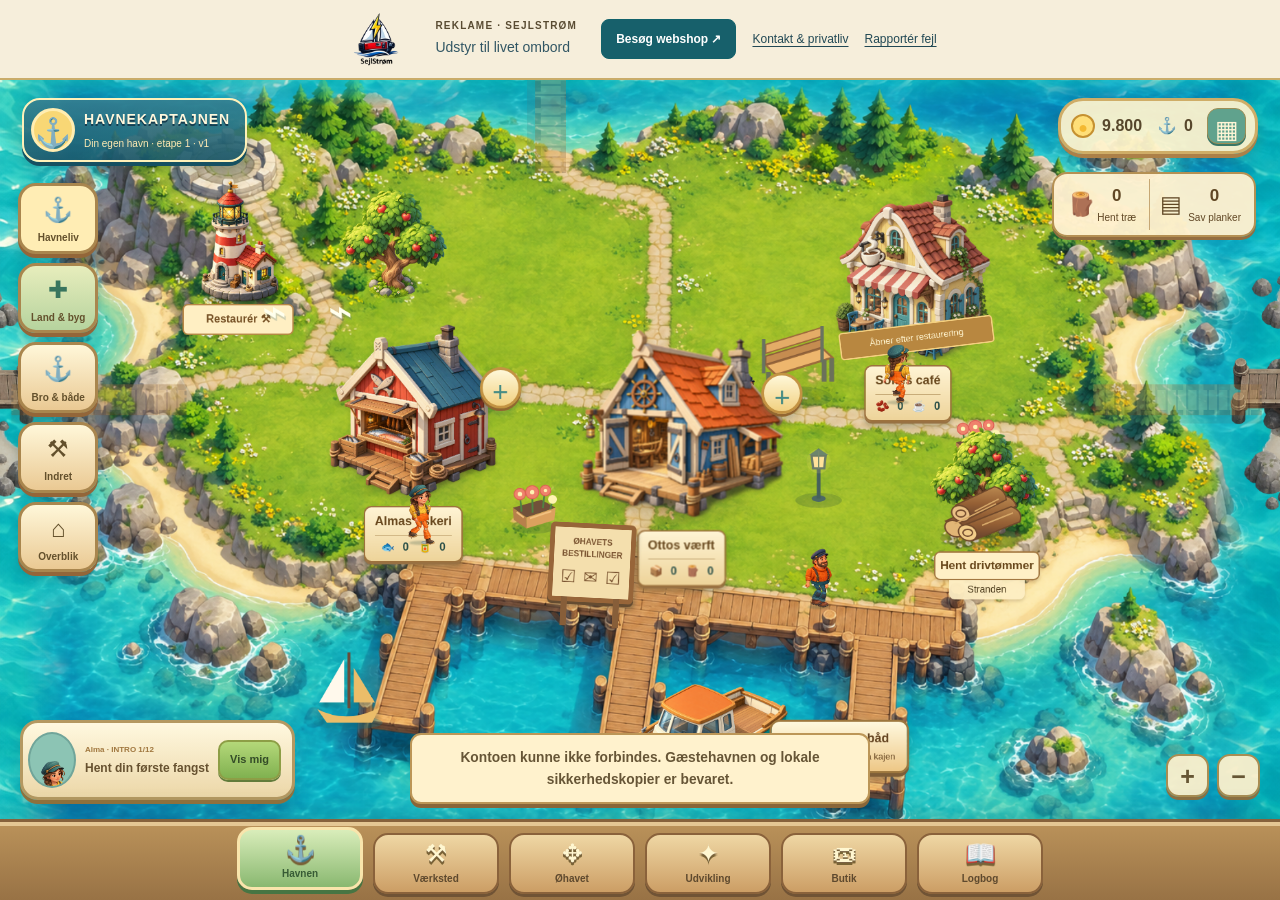
==== index.html @ 9096ee9f "Add real gameplay image and metadata for sharing Add canonical, Open Graph and Twitter card metadata" ====
<!doctype html>
<html lang="da">
<head>
  <meta charset="utf-8"><meta name="harbor-account-api" content="/api">
  <meta name="viewport" content="width=device-width,initial-scale=1,viewport-fit=cover">
  <meta name="referrer" content="no-referrer">
  <meta name="theme-color" content="#071b2a">
  <meta name="description" content="Byg din egen havn, saml råvarer, opgradér din båd og udforsk øhavet. Spil Havnekaptajnen gratis i browseren på mobil eller computer.">
  <link rel="canonical" href="https://havnekaptajnen.sejlstroem.dk/">
  <meta property="og:type" content="website">
  <meta property="og:locale" content="da_DK">
  <meta property="og:site_name" content="Havnekaptajnen">
  <meta property="og:title" content="Havnekaptajnen – byg din egen havn">
  <meta property="og:description" content="Saml råvarer, byg din havn, opgradér din båd og udforsk øhavet. Prøv det gratis i din browser.">
  <meta property="og:url" content="https://havnekaptajnen.sejlstroem.dk/">
  <meta property="og:image" content="https://havnekaptajnen.sejlstroem.dk/havnekaptajnen-delingsbillede-1.jpg">
  <meta property="og:image:type" content="image/jpeg">
  <meta property="og:image:width" content="1536">
  <meta property="og:image:height" content="826">
  <meta property="og:image:alt" content="Skærmbillede fra Havnekaptajnen med en udbygget øhavn, fiskeri, værksted, café, drivhus og en båd ved broen.">
  <meta name="twitter:card" content="summary_large_image">
  <meta name="twitter:title" content="Havnekaptajnen – byg din egen havn">
  <meta name="twitter:description" content="Saml råvarer, byg din havn, opgradér din båd og udforsk øhavet. Spil gratis i browseren.">
  <meta name="twitter:image" content="https://havnekaptajnen.sejlstroem.dk/havnekaptajnen-delingsbillede-1.jpg">
  <meta name="twitter:image:alt" content="En udbygget havn i spillet Havnekaptajnen med bygninger, øer og bådebroer.">
  <meta name="apple-mobile-web-app-capable" content="yes">
  <meta name="apple-mobile-web-app-status-bar-style" content="black-translucent">
  <meta name="apple-mobile-web-app-title" content="Havnekaptajnen">
  <meta name="application-name" content="Havnekaptajnen">
  <link rel="manifest" href="./manifest.webmanifest">
  <link rel="icon" href="./icons/icon.svg" type="image/svg+xml">
  <link rel="apple-touch-icon" href="./icons/icon-192.png">
  <link rel="stylesheet" href="./styles.css?v=12.1.0">
  <title>Havnekaptajnen – byg din egen havn</title>
  <script src="./fleet.js?v=15.0.3" defer></script>
  <script src="./voyages.js?v=15.0.3" defer></script>

  <script src="./harbor-content.js?v=13.0.0" defer></script>
  <script src="./billing-client.js?v=12.1.0" defer></script>
  <script src="./camera.js?v=12.1.0" defer></script>
  <script src="./walking-rig.js?v=12.1.0" defer></script>
  <script src="./walking.js?v=12.1.0" defer></script>
  <script src="./land.js?v=15.0.3" defer></script>
  <script src="./harbor-life.js?v=13.0.1" defer></script>
  <script src="./sponsors.js?v=13.0.1" defer></script>
  <script src="./account-client.js?v=1.4" defer></script>
<script src="./account-ui.js?v=1.4" defer></script>
<link rel="stylesheet" href="./account.css?v=1.1">
<script src="./app.js?v=15.0.8" defer></script>
  <link rel="stylesheet" href="./harbor-life.css?v=15.0.3">
  <link rel="stylesheet" href="./world.css?v=12.1.0">
  <link rel="stylesheet" href="./campaign.css?v=12.1.0">
  <link rel="stylesheet" href="./growth.css?v=12.1.0">
  <link rel="stylesheet" href="./island.css?v=15.0.3">
  <link rel="stylesheet" href="./shop.css?v=12.1.0">
  <link rel="stylesheet" href="./fleet.css?v=15.0.3">
  <link rel="stylesheet" href="./land.css?v=15.0.3">
  <link rel="stylesheet" href="./spilinfo.css?v=12.1.2">
  <script src="./spilinfo.js?v=13.0.0" defer></script>
  <link rel="stylesheet" href="./voyages.css?v=15.0.5">
</head>
<body>
  <aside class="sponsor-strip" aria-label="Reklame for SejlStrøm">
    <div class="sponsor-brand"><img class="sponsor-logo" src="./sejlstroem-logo.avif" width="200" height="200" alt="SejlStrøm — logo med sejlbåd og lyn"></div>
    <div class="sponsor-message"><span class="ad-label">Reklame · SejlStrøm</span><p class="sponsor-copy">Udstyr til livet ombord</p></div>
    <div class="sponsor-actions"><a class="sponsor-link" href="https://sejlstroem.dk/" target="_blank" rel="noopener noreferrer">Se webshop ↗</a><a class="spilinfo-link" href="./om-spillet.html">Kontakt & privatliv</a><a class="spilinfo-link" href="./fejlrapport.html" target="_blank" rel="noopener">Rapportér fejl</a></div>
  </aside>
  <div id="adfree-preview" class="adfree-preview" hidden role="status"><span><b>Visningsprøve: reklamefri havn</b><br>Intet køb. Slutter ved genindlæsning.</span><button id="adfree-preview-close" type="button">Afslut prøve</button></div>
  <header class="mast">
    <div class="mast-inner">
      <div class="brandline"><img src="./icons/icon.svg" alt="" width="40" height="40"><div><strong>HAVNEKAPTAJNEN</strong><span>ET LILLE STYKKE ØHAV · VERSION 1</span></div></div>
      <button class="install-button" id="install-button" hidden>Installer spillet ↓</button>
    </div>
  </header>
  <main class="app-container">
    <div id="app" aria-label="Spillet Havnekaptajnen"></div>
    <section class="howto" aria-labelledby="info-title"><details><summary id="info-title">Om spillet, offlinefunktion og gemning <span>⌄</span></summary><p>Havnekaptajnen er et strategispil, ikke et virkeligt driftsbudget. Gæstehavnen gemmes automatisk på denne enhed. Vælger du en konto, gemmes kontohavnen online og kan åbnes på andre enheder. Eksportér en sikkerhedskopi fra fanen <strong>Logbog</strong>, hvis du skifter enhed eller rydder browserdata.</p><p>Gæstespillet virker offline, når browseren har hentet offlineversionen. Kontospil kræver internet; uden forbindelse kan du se den seneste gemning. Installation på hjemmeskærmen er valgfri. På iPhone: åbn siden i Safari, tryk <strong>Del</strong> og vælg <strong>Føj til hjemmeskærm</strong>. På Android: brug browserens <strong>Installer app</strong> eller <strong>Føj til startskærm</strong>.</p><p id="offline-status" role="status">Offlineversionen klargøres, når spillet åbnes med internet via HTTPS.</p><p>Dette er en gratis, fuldt spilbar mobil-webapp. Spillet indeholder tydeligt mærkede reklamer for udgiverens egen webshop, SejlStrøm. Betaling og køb af ekstra indhold er ikke aktiveret. <a href="./om-spillet.html">Kontakt, spilvilkår og privatliv</a>. Den er ikke udgivet i App Store eller Google Play.</p></details></section>
  </main>
  <nav class="dock-nav" aria-label="Spilmenu">
    <button data-tab="havn" class="active" aria-current="page"><span aria-hidden="true">⚓</span><small>Havnen</small></button>
    <button data-tab="vaerksted"><span aria-hidden="true">⚒</span><small>Værksted</small></button>
    <button data-tab="oehav"><span aria-hidden="true">✥</span><small>Øhavet</small></button>
    <button data-tab="udvikling"><span aria-hidden="true">✦</span><small>Udvikling</small></button>
    <button data-tab="butik"><span aria-hidden="true">🎟</span><small>Butik</small></button>
    <button data-tab="logbog"><span aria-hidden="true">📖</span><small>Logbog</small></button>
  </nav>
  <div id="arrival-show" class="arrival-show" aria-hidden="true"></div>
  <div id="island-feedback" aria-hidden="true"></div>
  <div id="toast" role="status" aria-live="polite"></div>
  <dialog id="shop-exit" class="shop-exit" aria-labelledby="shop-exit-title" aria-describedby="shop-exit-description">
    <span id="shop-exit-label" class="ad-label">Reklame · SejlStrøm</span><h2 id="shop-exit-title">Du forlader spillet</h2>
    <p id="shop-exit-description">SejlStrøm er både spillets udgiver og webshoppen bag reklamen. Webshoppen åbner i en ny fane og har egne priser, vilkår og privatlivsoplysninger.</p>
    <p>Varerne er virkeligt bådudstyr. <strong>Køb eller klik giver ingen fordel i spillet.</strong> Du kan blive her og fortsætte gratis.</p>
    <div class="exit-actions"><button type="button" id="shop-stay" autofocus>Bliv i spillet</button><a id="shop-destination" class="sponsor-link" href="https://sejlstroem.dk/" target="_blank" rel="noopener noreferrer">Gå til sejlstroem.dk ↗</a></div>
  </dialog>
  <input id="import-file" type="file" accept=".json,application/json" hidden>
</body>
</html>
---- styles.css ----
:root{color-scheme:dark;--night:#071b2a;--deep:#0b2635;--panel:#103241;--panel2:#123747;--border:#2a5662;--ink:#f0f8f7;--muted:#b4ccd1;--aqua:#8ae9d6;--gold:#f9ca83;--coral:#f5a795;--shadow:0 20px 50px #02111d60}
*{box-sizing:border-box}html{-webkit-text-size-adjust:100%;scroll-behavior:smooth}body{margin:0;min-width:300px;padding-bottom:calc(92px + env(safe-area-inset-bottom));background:radial-gradient(ellipse at 4% 0,#1c4b5c80,transparent 500px),linear-gradient(150deg,#081e2b,#071a27 44%,#061624);color:var(--ink);font:16px/1.55 system-ui,-apple-system,BlinkMacSystemFont,"Segoe UI",sans-serif}button{font:inherit;cursor:pointer}button:disabled{cursor:not-allowed;opacity:.44}button:focus-visible,summary:focus-visible,a:focus-visible{outline:3px solid var(--gold);outline-offset:3px}button{-webkit-tap-highlight-color:transparent}h1,h2,h3{font-family:Georgia,"Times New Roman",serif;line-height:1.16;font-weight:500}h1{font-size:clamp(2.65rem,7vw,5rem);letter-spacing:-.055em;margin:.55rem 0 1.1rem}h2{font-size:clamp(1.7rem,3.5vw,2.2rem);letter-spacing:-.026em;margin:4px 0 15px}h3{font-size:1.38rem;margin:3px 0 10px}p{margin:0 0 14px;color:#d0e0e3}p:last-child{margin-bottom:0}small{font-size:.75rem}.eyebrow{color:var(--aqua);font-size:.72rem;text-transform:uppercase;letter-spacing:.16em;font-weight:780}.goldlabel{color:var(--gold);font-size:.82rem;font-weight:750}.soft-label,.muted-label,.smallprint{color:var(--muted);font-size:.78rem}.gain{color:#a8f4d6!important}.loss{color:var(--coral)!important}.tag{font-size:.75rem;font-weight:700;color:#d7f0eb;padding:4px 10px;border-radius:24px;border:1px solid #5e929762;background:#23566630;white-space:nowrap}
.mast{position:relative;overflow:hidden;border-bottom:1px solid #6cabae39;background:radial-gradient(circle at 78% 35%,#ceab7550,transparent 20%),linear-gradient(157deg,#143849 10%,#133f4d 42%,#0b2637 78%);box-shadow:0 16px 35px #00121a42}.mast:after{position:absolute;content:"";pointer-events:none;inset:0;background:radial-gradient(ellipse 85% 54% at 20% 105%,#4cbbaa33,transparent 70%),repeating-radial-gradient(ellipse at 15% 115%,transparent 0,transparent 38px,#7cdddf1a 40px,#7ddedf18 42px);opacity:.8}.mast-inner{max-width:1180px;margin:auto;padding:16px 24px;position:relative;z-index:2;display:flex;justify-content:space-between;align-items:center;gap:10px;border-bottom:1px solid #d4fffb14}.brandline{display:flex;gap:11px;align-items:center;min-width:0}.brandline img{width:43px;height:43px;border-radius:11px;box-shadow:0 8px 18px #0004}.brandline div{display:flex;flex-direction:column;line-height:1.2}.brandline strong{letter-spacing:.12em;font-size:.86rem}.brandline span{color:#acd9dc;font-size:.59rem;letter-spacing:.18em;margin-top:5px}.install-button{color:var(--night);background:var(--gold);border:0;border-radius:20px;padding:10px 14px;font-size:.82rem;font-weight:800}.install-button[hidden]{display:none}.mast-content{max-width:1180px;margin:0 auto;padding:35px 24px 60px;position:relative;z-index:2}.mast-content h1 em{font-style:normal;color:var(--gold)}.mast-content p{max-width:500px;font-size:1.02rem;color:#d2e5e2}.mast-wave{position:absolute;bottom:-38px;right:-65px;width:58%;height:125px;border:25px solid #9befdc17;border-left:0;border-top:0;border-radius:50%;transform:rotate(-16deg);z-index:1}.mast-wave:before,.mast-wave:after{position:absolute;content:"";inset:28px 12px -30px -20px;border:12px solid #9befdc12;border-left:0;border-top:0;border-radius:50%}.mast-wave:after{inset:-35px -15px 32px -35px;border-width:15px}
.app-container{max-width:1180px;margin:auto;padding:24px 24px 18px}.datebar{display:flex;align-items:center;justify-content:space-between;gap:12px;flex-wrap:wrap;margin-bottom:15px;color:#d9efed;font-size:.84rem}.datebar b{font-weight:700;color:var(--gold)}.weatherpill{border:1px solid #6fabb167;border-radius:20px;padding:3px 10px;color:#afddd6;font-size:.7rem}.stats{display:grid;grid-template-columns:repeat(3,minmax(0,1fr));gap:13px;margin-bottom:22px}.metric{border:1px solid #4b85915b;background:linear-gradient(132deg,#163b49,#0e2d3e);padding:16px 17px;border-radius:13px;box-shadow:0 11px 30px #03111c38;min-width:0}.metric>span{display:block;color:#b8d5d8;text-transform:uppercase;letter-spacing:.13em;font-size:.67rem;font-weight:700}.metric>strong{display:block;font-size:clamp(1.2rem,2.4vw,1.78rem);line-height:1.2;white-space:nowrap;letter-spacing:-.02em;margin-top:7px}.metric strong small{color:#9ec5cd;font-size:.85rem;font-weight:500}.event-alert{padding:22px;margin:0 0 25px;border:1px solid #d4ab718e;background:linear-gradient(132deg,#4b493a,#204e50 65%,#154350);border-radius:14px;box-shadow:var(--shadow)}.event-alert .eyebrow{color:#ffdfa7}.event-alert h2{margin-top:8px}.event-alert p{max-width:780px}.cols{display:grid;grid-template-columns:minmax(0,1.8fr) minmax(270px,1fr);gap:20px}.maincol,.sidecol{min-width:0}.maincol .panel,.sidecol .panel{margin-top:19px}.panel{border:1px solid #4a79816e;background:linear-gradient(153deg,#113442,#0b2838);padding:23px;border-radius:15px;box-shadow:0 11px 32px #01111c36}.panel.compact{padding:19px}.panel .eyebrow{display:block;margin-bottom:9px}.panel p{font-size:.91rem}.section-line{display:flex;align-items:center;justify-content:space-between;gap:12px;margin-bottom:9px}.section-line h2{margin:2px 0 4px}.btn{display:inline-flex;justify-content:center;align-items:center;gap:6px;min-height:44px;padding:11px 16px;border:1px solid transparent;border-radius:10px;font-weight:760;text-align:center;font-size:.88rem;text-decoration:none;line-height:1.25}.btn.primary{background:linear-gradient(135deg,#9bead5,#67c9ba);color:#082d34;box-shadow:0 8px 24px #3ad7b71b}.btn.gold{background:#f5c784;color:#222d32}.btn.subtle{color:#deeeee;border-color:#53818b;background:#20455354}.btn.danger{background:transparent;color:#ffc0b3;border-color:#aa6662}.split-buttons{display:flex;flex-wrap:wrap;gap:9px}.split-buttons .btn{flex:1}.action-line{margin-top:18px}.action-line>.btn.primary{font-size:1rem}.control-block{display:flex;align-items:center;justify-content:space-between;gap:14px;padding:13px 0;border-bottom:1px solid #45717b4c}.control-block>div:first-child{display:flex;flex-direction:column}.control-block strong{font-size:1.12rem}.control-block small{color:#9fbfc7}.inline-buttons{display:flex;gap:7px}.inline-buttons button{min-width:45px;min-height:44px;border-radius:10px;border:1px solid #58949992;background:#224d5b;color:#fff;font-size:1.65rem;line-height:1}.inline-buttons button:active{background:#356779}.meter-wrap{margin:22px 0 14px}.meter-title{display:flex;justify-content:space-between;font-size:.82rem;margin-bottom:7px;color:#e3eeed}.meter{height:9px;background:#254d57;border-radius:15px;overflow:hidden}.meter i,.goal-progress i{display:block;height:100%;border-radius:15px;background:linear-gradient(90deg,#53c5b4,#a5eacf);transition:width .25s}.forecast{display:flex;flex-direction:column;gap:3px;border-left:3px solid var(--aqua);background:#16485558;padding:12px 15px;border-radius:0 9px 9px 0;margin-top:15px}.forecast span{color:#d2e7e4;font-size:.82rem}.forecast strong{font-size:1.17rem}.forecast small{color:#bdd5d8}.inline-note{margin-top:10px;color:#a2e2d5;font-size:.78rem}
.harbor-scene{overflow:hidden;border-radius:15px;border:1px solid #527e8599;box-shadow:var(--shadow);position:relative}.horizon{position:relative;display:flex;justify-content:space-between;background:linear-gradient(90deg,#1b6871,#245d71 80%);padding:12px 17px;color:#cbf3ec;font-size:.7rem;letter-spacing:.12em;font-weight:760;border-bottom:1px solid #8de5dc3e}.horizon>span:last-child{color:#e1ede5;font-size:.67rem}.water{min-height:230px;position:relative;padding:27px 15px 30px;background:radial-gradient(ellipse at 17% 22%,#51b9b852,transparent 65%),repeating-linear-gradient(171deg,transparent 0,transparent 26px,#75cdd013 28px,#75cdd013 30px),linear-gradient(135deg,#17546a,#0d4159 60%,#0c304d)}.waterline{position:absolute;width:115%;height:45px;border-top:2px solid #9be6dc20;transform:rotate(-12deg);left:-2%}.waterline.a{top:31%}.waterline.b{top:69%}.piers{position:relative;display:grid;grid-template-columns:repeat(6,minmax(0,1fr));gap:11px;padding:4px 3px;z-index:1}.piers:before{content:"";position:absolute;inset:0 49.4%;background:#bf9167;opacity:.7;z-index:-1;box-shadow:0 2px 5px #001b24a8}.berth{border-radius:9px;min-width:0;min-height:67px;padding:6px 2px;background:#14647a91;border:1px solid #a0eee067;display:flex;flex-direction:column;align-items:center;justify-content:center;gap:2px;color:#e8fbf4;transition:transform .13s,background .13s;touch-action:manipulation}.berth:active{transform:scale(.95)}.berth.taken{background:#206d7999}.berth.free{border-style:dashed;background:#11475b88;color:#b0d3d6}.berth .boat{font-size:clamp(1.2rem,3.2vw,1.65rem);line-height:1.25;filter:drop-shadow(0 3px 3px #072c3480)}.berth.free .boat{font-size:1.15rem;color:#7cbbc0;font-weight:400}.berth small{color:#d7f5f0;font-size:.64rem}.quay{display:flex;align-items:center;justify-content:space-between;gap:12px;flex-wrap:wrap;color:#18383e;background:repeating-linear-gradient(90deg,#c2a27b 0,#c2a27b 26px,#ae8f6f 27px,#ae8f6f 29px);padding:10px 15px;font-size:.79rem;font-weight:780;text-shadow:0 1px #ffffff55}
.goal-box{background:linear-gradient(154deg,#254d4f,#143c48);border:1px solid #73a99d77;padding:22px;border-radius:15px;box-shadow:var(--shadow)}.goal-box h3{font-size:1.63rem;margin:14px 0 8px}.goal-box p{font-size:.9rem;color:#d9ebe7}.goal-head{display:flex;justify-content:space-between;align-items:center;gap:6px}.goal-head>span:last-child{white-space:nowrap;font-size:.72rem;color:#d5d8c3}.goal-progress{height:6px;border-radius:10px;background:#194450;margin-top:16px;overflow:hidden}.simple-row{display:flex;align-items:baseline;gap:10px;justify-content:space-between;border-bottom:1px solid #4c72794d;padding:9px 0;font-size:.84rem}.simple-row:last-child{border-bottom:0}.simple-row>span{color:#bdd0d5}.simple-row b{white-space:nowrap;font-weight:710}.sidecol>.panel h2{font-size:1.42rem}
.tabintro{margin:3px 0 24px}.tabintro h2{font-size:clamp(2rem,4vw,2.8rem);margin-top:9px}.tabintro p{max-width:650px;color:#bed6d9}.build-grid{display:grid;grid-template-columns:repeat(2,minmax(0,1fr));gap:14px}.upgrade-card{display:grid;grid-template-columns:55px 1fr;grid-template-areas:'icon content' 'icon button';gap:10px 14px;align-items:start;border-radius:15px;background:linear-gradient(140deg,#123947,#102c3c);border:1px solid #40778182;padding:17px;min-width:0}.upgrade-card.locked{opacity:.73}.upgrade-icon{grid-area:icon;background:#1e5660;border:1px solid #508e91a8;border-radius:12px;width:54px;height:54px;display:grid;place-items:center;font-size:1.8rem}.upgrade-body{grid-area:content;min-width:0}.upgrade-heading{display:flex;justify-content:space-between;align-items:baseline;gap:8px}.upgrade-heading h3{font-size:1.25rem;margin:0}.upgrade-body p{font-size:.82rem;margin:7px 0 11px;line-height:1.4}.upgrade-footer{display:flex;align-items:center;justify-content:space-between;flex-wrap:wrap;gap:6px}.upgrade-card .btn{grid-area:button;justify-self:start;min-width:104px;padding:8px 13px;min-height:39px}.upgrade-card .goldlabel{white-space:nowrap}
.ledger-stats{display:grid;grid-template-columns:repeat(3,minmax(0,1fr));gap:12px;margin-bottom:17px}.ledger-stats .metric strong{font-size:1.23rem}.chart{display:flex;align-items:stretch;gap:4px;height:190px;margin-top:19px;border-bottom:1px solid #588387;padding:5px 0 0;overflow:hidden}.bar-slot{display:flex;align-items:end;justify-content:center;flex:1;min-width:2px}.bar{width:100%;max-width:16px;border-radius:4px 4px 0 0;display:block}.bar.up{background:linear-gradient(0deg,#48bba5,#8fead2)}.bar.down{background:linear-gradient(0deg,#ce7b72,#f2b6a5)}.legend{display:flex;gap:16px;font-size:.8rem;color:#d0e1e1;margin-top:12px}.legend i{display:inline-block;width:12px;height:12px;border-radius:2px;margin-right:5px}.legend-green{background:#72d8bf}.legend-coral{background:#e79a8c}
.milestone-list{display:flex;flex-direction:column;gap:7px}.milestone{display:flex;gap:12px;align-items:flex-start;background:#0d2b3a;padding:10px 12px;border:1px solid #3c69736a;border-radius:9px}.milestone>span{height:27px;width:27px;min-width:27px;border:1px solid #457c81;border-radius:50%;display:grid;place-items:center;font-size:.77rem;color:#add2d5}.milestone.done>span{background:#2c7163;color:#d5fff4;border-color:#60b59d}.milestone strong{font-size:.86rem}.milestone small{display:block;color:#b6c8cd;margin-top:2px}.journal{margin:0;padding-left:23px}.journal li{border-bottom:1px solid #4c77804a;padding:9px 0;font-size:.84rem;color:#d2e4e5}.journal li:last-child{border:0}.dangerzone{margin-top:20px;padding-top:18px;border-top:1px solid #49687580}
.howto{margin-top:36px;color:#bcd1d4}.howto details{border-top:1px solid #497c806d;padding-top:15px}.howto summary{cursor:pointer;font-size:.86rem;display:flex;justify-content:space-between;gap:15px;color:#dfebea;padding-bottom:5px}.howto details p{font-size:.82rem;max-width:820px;margin-top:13px}.howto summary span{font-size:1.2rem;color:var(--aqua)}.dock-nav{position:fixed;bottom:0;left:0;right:0;z-index:10;height:calc(74px + env(safe-area-inset-bottom));padding:7px max(13px,env(safe-area-inset-left)) calc(7px + env(safe-area-inset-bottom)) max(13px,env(safe-area-inset-right));display:flex;align-items:stretch;justify-content:center;gap:min(4vw,27px);background:#082334f7;border-top:1px solid #547c8569;box-shadow:0 -10px 35px #0005;backdrop-filter:blur(20px)}.dock-nav button{border:0;border-radius:11px;background:transparent;color:#afc7cc;min-width:64px;width:120px;max-width:23vw;display:flex;flex-direction:column;align-items:center;justify-content:center;padding:5px;gap:2px;touch-action:manipulation}.dock-nav button>span{font-size:1.34rem;line-height:1.2}.dock-nav button small{font-weight:730;font-size:.72rem}.dock-nav button.active{background:#24586a;color:#a0f2de;box-shadow:inset 0 0 0 1px #518b9188}#toast{position:fixed;bottom:calc(84px + env(safe-area-inset-bottom));left:50%;z-index:12;transform:translate(-50%,60px);opacity:0;transition:.2s;max-width:min(460px,90vw);min-width:220px;padding:12px 16px;border:1px solid #9ccdc6;background:#dff9f0;color:#12372e;font-size:.86rem;font-weight:700;text-align:center;border-radius:11px;box-shadow:0 10px 30px #0009;pointer-events:none}#toast.show{opacity:1;transform:translate(-50%,0)}
@media(max-width:920px){.cols{grid-template-columns:1fr}.sidecol{display:grid;grid-template-columns:repeat(2,minmax(0,1fr));gap:12px;align-items:start}.sidecol .goal-box{grid-column:span 2}.sidecol .panel{margin:0}.build-grid{grid-template-columns:1fr}.upgrade-card{grid-template-columns:55px 1fr 92px;grid-template-areas:'icon content button';align-items:center}.upgrade-card .btn{justify-self:stretch;min-width:0}}
@media(max-width:600px){.mast-inner{padding:13px 16px}.mast-content{padding:34px 18px 42px}.mast-content p{font-size:.94rem;max-width:85%}.app-container{padding:17px 12px 12px}.datebar{padding:0 3px}.datebar .weatherpill{font-size:.66rem}.stats{gap:7px;margin-bottom:16px}.metric{padding:12px 9px}.metric>span{font-size:.57rem;letter-spacing:.09em}.metric>strong{font-size:clamp(.98rem,4vw,1.22rem)}.metric strong small{font-size:.68rem}.horizon{padding:9px 10px}.water{min-height:230px;padding:16px 9px 19px}.piers{gap:6px}.berth{min-height:59px;border-radius:7px;padding:5px 1px}.berth .boat{font-size:1.2rem}.berth small{font-size:.55rem}.quay{font-size:.7rem;padding:8px 10px}.panel,.goal-box{padding:16px}.sidecol{display:flex;flex-direction:column;gap:12px}.sidecol>*,.sidecol .goal-box{grid-column:auto;width:100%}.upgrade-card{grid-template-columns:43px 1fr;grid-template-areas:'icon content' 'icon button';gap:8px 11px;padding:13px}.upgrade-icon{width:43px;height:43px;font-size:1.5rem}.upgrade-card .btn{justify-self:start;min-width:95px}.upgrade-heading h3{font-size:1.16rem}.upgrade-body p{font-size:.79rem}.upgrade-footer{align-items:flex-start;flex-direction:column}.ledger-stats{grid-template-columns:1fr}.ledger-stats .metric strong{font-size:1.36rem}.tabintro{padding:0 4px}.event-alert{padding:17px}.event-alert .btn{flex:1 1 160px}.action-line .btn{flex:1 1 145px}.mast-wave{opacity:.5}.dock-nav{gap:2px}.brandline strong{font-size:.75rem}.brandline span{font-size:.51rem}.brandline img{width:38px;height:38px}}
@media(max-width:370px){.brandline strong{font-size:.67rem}.mast-content p{max-width:100%}.stats .metric{padding:10px 6px}.metric>strong{font-size:.94rem}.dock-nav button{min-width:60px}.quay{font-size:.61rem}.piers{gap:4px}}
@media(prefers-reduced-motion:reduce){html{scroll-behavior:auto}*,*:before,*:after{transition:none!important;animation:none!important}}
/* Øhavet: illustrated harbor, collecting and short-session play. */
.mast{min-height:0;padding:0;background:#122f38}.mast-inner{padding:18px 0}.mast .brandline span{letter-spacing:.14em;font-size:9px}.app-container{max-width:1240px}.cols{grid-template-columns:minmax(0,1fr) 270px}.village{display:block;width:100%;background:linear-gradient(#9cd5d5,#f1e7c5)}.harbor-scene{overflow:hidden;border-radius:22px}.harbor-scene .water{background:linear-gradient(140deg,#55bbc1,#257c92);min-height:210px;padding:22px}.harbor-scene .piers{gap:8px}.berth{background:rgba(255,255,255,.12);border-color:#e2cda780;min-height:78px;position:relative}.berth svg{width:70px;max-width:100%;height:64px;animation:bob 5s ease-in-out infinite}.berth:nth-child(2n) svg{animation-delay:-2s}.berth small{color:#fff}.empty-slip{font-size:24px;color:#d9eeee}.scene-1 .village{background:linear-gradient(#d99ba2,#f5c999)}.scene-1 .water{background:linear-gradient(135deg,#a478a5,#556eaa)}.scene-2 .village{background:linear-gradient(#34546f,#8da5ba)}.scene-2 .water{background:linear-gradient(135deg,#315c7a,#183e60)}.horizon{background:#1b454d;padding:13px 20px}.guest-grid,.route-grid{display:grid;grid-template-columns:repeat(3,minmax(0,1fr));gap:12px}.guest-card{padding:16px;border:1px solid #375966;border-radius:16px;background:#163641;display:flex;flex-direction:column}.guest-card>svg{height:92px;align-self:center}.guest-card h3{font-size:16px;margin:6px 0}.guest-card p{font-size:13px;line-height:1.6;flex:1}.guest-card small{margin-bottom:12px;color:#b4d8c4}.guest-card .btn{font-size:12px;padding:12px 8px;min-height:44px}.route-grid article{background:#163641;border-radius:12px;padding:15px}.route-grid h3{font-size:15px}.route-grid p{font-size:12px}.collection-grid{display:grid;grid-template-columns:repeat(4,1fr);gap:12px}.collection-item{padding:14px;text-align:center;border-radius:12px;background:#173844;display:flex;flex-direction:column}.collection-item svg{height:90px}.collection-item small{font-size:11px;margin-top:7px}.undiscovered{filter:grayscale(1);opacity:.5}.chapter{border-left:4px solid #edc977}.life-panel{margin-top:20px}@keyframes bob{50%{transform:translateY(-3px) rotate(2deg)}}@media(max-width:900px){.cols{grid-template-columns:1fr}.guest-grid{grid-template-columns:1fr}.guest-card{display:grid;grid-template-columns:78px 1fr;gap:2px 14px}.guest-card>svg{grid-row:1/5;width:78px;height:78px}.guest-card .btn{grid-column:1/-1}.guest-card p{margin:4px 0}.route-grid{grid-template-columns:1fr}.collection-grid{grid-template-columns:repeat(2,1fr)}.harbor-scene .water{padding:14px}.berth{min-height:65px}.berth svg{height:48px}.brandline strong{font-size:16px}}@media(prefers-reduced-motion:reduce){.berth svg{animation:none}}
.quick-day{display:flex;align-items:center;justify-content:space-between;gap:12px;padding:14px 0}.quick-day span{font-size:13px;color:#b6ccd2}
.sea-life{position:relative;height:56px;border-bottom:1px solid #ffffff25;margin-bottom:14px;overflow:hidden}.passing-boat{position:absolute;width:65px;top:-12px;animation:cross-sea 24s linear infinite}.passing-boat svg{width:65px;height:65px}.gull{position:absolute;color:#fff;font-size:32px;animation:gull-flight 16s linear infinite}.gull-one{top:0;left:20%}.gull-two{top:16px;left:65%;animation-delay:-8s}.voyage-marker{color:#fff6cf;font-size:12px;position:absolute;right:20px;top:20px}.construction-art{font-size:38px;padding:14px;background:repeating-linear-gradient(130deg,#f5c85b20 0 12px,transparent 12px 24px);border-radius:12px}.construction-art span{display:inline-block;transform-origin:bottom right;animation:hammer 1s ease-in-out infinite}.arrival-show{position:fixed;z-index:90;inset:0;pointer-events:none;display:none;background:linear-gradient(transparent,#318fa777,transparent);align-items:center;justify-content:center;flex-direction:column}.arrival-show.sailing-in{display:flex}.arrival-show>span{background:#143641;padding:12px 24px;border-radius:30px;color:#fff6d8;font-weight:bold}.arrival-boat{width:150px;animation:arrival 2.6s ease-in-out both}.arrival-boat svg{width:150px;filter:drop-shadow(0 8px 10px #08263488)}@keyframes cross-sea{from{left:-75px}to{left:110%}}@keyframes gull-flight{from{transform:translateX(-130px)}to{transform:translateX(430px)}}@keyframes hammer{50%{transform:rotate(-30deg)}}@keyframes arrival{0%{transform:translate(-60vw,40px) rotate(-12deg)}45%,70%{transform:translate(0,0)}100%{transform:translate(60vw,-25px)}}@media(prefers-reduced-motion:reduce){.passing-boat,.gull,.construction-art span,.arrival-boat{animation:none}.arrival-show{background:transparent}.arrival-boat{display:none}}
.cargo-gauge{position:relative;height:65px;background:#102b37;border-radius:14px;margin:18px 0;overflow:hidden}.cargo-target{position:absolute;left:35%;width:30%;height:100%;background:#53ad8977;border-left:2px solid #99e4bb;border-right:2px solid #99e4bb}.cargo-needle{position:absolute;top:12px;font-size:30px;transform:translateX(-50%);animation:cargo-slide 1.8s linear infinite}@keyframes cargo-slide{0%,100%{left:0}50%{left:100%}}@media(prefers-reduced-motion:reduce){.cargo-needle{animation:none!important;left:50%}}
.production-layout{display:grid;grid-template-columns:minmax(0,1fr) 290px;gap:20px}.production-main,.production-layout aside{display:flex;flex-direction:column;gap:20px;min-width:0}.factory-top{display:flex;justify-content:space-between;align-items:center;gap:20px;margin:6px 0 18px}.factory-top h1{font-size:30px;margin:6px 0}.factory-wallet{text-align:right;display:flex;flex-direction:column;gap:5px}.factory-wallet strong{font-size:24px;color:#f4cf86}.factory-wallet span{font-size:12px;color:#bad8d6}.stock-strip{display:grid;grid-template-columns:repeat(6,1fr);gap:8px;margin-bottom:22px}.stock-strip>div{display:grid;grid-template-columns:auto 1fr;gap:3px 9px;padding:12px;background:#183e47;border:1px solid #37606a;border-radius:12px}.stock-strip span{grid-row:span 2;font-size:25px}.stock-strip small{font-size:10px;color:#b7d4d1}.stock-strip b{font-size:18px}.production-grid,.orders-grid{display:grid;grid-template-columns:repeat(3,minmax(0,1fr));gap:12px}.station,.order-card{background:#193d46;border:1px solid #3c626b;border-radius:16px;padding:16px;min-width:0}.station h3,.order-card h3{font-size:16px;margin:9px 0}.station-icon{font-size:32px}.recipe{padding:12px 0;border-top:1px solid #ffffff18;display:flex;flex-direction:column;gap:8px}.recipe strong{font-size:12px}.recipe small,.order-card small{font-size:11px;line-height:1.5;color:#b7d3cc}.production-grid .btn,.orders-grid .btn{font-size:12px;padding:10px;min-height:44px;width:100%}.order-card{display:flex;flex-direction:column;gap:9px}.order-card p{flex:1;font-size:12px;margin:0;line-height:1.6}.soft-label{font-size:10px;color:#eac98c}.order-needs{display:flex;flex-direction:column;gap:4px;font-size:12px}.stock-enough{color:#a3e5b7}.stock-missing{color:#e7c5a3}.route-choice{display:flex;flex-wrap:wrap;gap:8px;margin:15px 0}.route-choice .btn{font-size:12px}.restoration{border-color:#ad9059;background:linear-gradient(145deg,#244950,#173640)}.restoration h2{font-size:23px}.restoration-progress{display:flex;flex-direction:column;gap:10px;margin-top:22px;font-size:11px;color:#94aaa9}.restoration-progress .done{color:#a2e6b7}.restore-needs{padding:12px;background:#102e38;border-radius:10px;font-size:13px}.smallprint{font-size:11px;color:#b4cecc}.sailing-card{display:flex;gap:22px;align-items:center;padding:15px;background:#125264;border-radius:15px;overflow:hidden}.sailing-card>svg{width:110px;flex-shrink:0;animation:bob 3s ease-in-out infinite}.sailing-card h3{margin:0}.work-animation{height:30px;display:flex;align-items:center;gap:9px;margin:12px 0}.work-animation i{width:12px;height:12px;background:#8de4cb;border-radius:50%;animation:work-pulse 1.2s infinite}.work-animation i:nth-child(2){animation-delay:.2s}.work-animation i:nth-child(3){animation-delay:.4s}@keyframes work-pulse{50%{transform:translateY(-9px);opacity:.4}}.production-main .village{max-height:170px}.production-main .water{max-height:220px;overflow:auto;min-height:160px;padding:10px}.production-main .berth{min-height:52px}.production-main .berth svg{height:40px}.production-main .sea-life{height:35px;margin-bottom:5px}.legacy-management{margin-top:20px}.legacy-management summary{cursor:pointer;font-weight:bold;padding:6px}.production-guide{padding:12px 16px;background:#2d555b;border-left:4px solid #f4cf86;border-radius:10px;font-size:13px;line-height:1.6}.factory-top .eyebrow{font-size:10px}@media(max-width:1000px){.production-layout{grid-template-columns:1fr}.production-layout aside{display:grid;grid-template-columns:1fr 1fr}.factory-top h1{font-size:26px}}@media(max-width:600px){.factory-top{align-items:flex-start;gap:8px}.factory-top h1{font-size:21px}.factory-wallet strong{font-size:18px}.factory-wallet span{font-size:10px;max-width:130px}.stock-strip{grid-template-columns:repeat(3,1fr);gap:6px}.stock-strip>div{padding:9px}.stock-strip span{font-size:20px}.production-grid,.orders-grid{grid-template-columns:1fr}.production-layout aside{display:flex}.production-main .village{max-height:130px}.production-main .water{max-height:150px;min-height:130px}.production-main .berth svg{height:32px}.production-main .berth{min-height:42px}.order-card{gap:7px}.station{padding:15px}.sailing-card{gap:8px;padding:12px}.sailing-card>svg{width:65px}.sailing-card .btn{font-size:11px}.route-choice .btn{flex:1}.production-layout,.production-main{gap:14px}.factory-top{margin-top:0}.stock-strip{margin-bottom:14px}}
---- account.css ----
.account-dialog{border:2px solid #ba995f;border-radius:24px;padding:24px;background:#fff8e5;color:#314b50;width:min(580px,calc(100vw - 24px));max-height:88dvh;box-sizing:border-box;box-shadow:0 24px 90px #092f4666;font-family:inherit}.account-dialog::backdrop{background:#1439419c;backdrop-filter:blur(3px)}.account-dialog header{display:flex;align-items:center;justify-content:space-between;gap:12px;border-bottom:1px solid #ddc89d;padding-bottom:14px}.account-dialog h2{margin:4px 0;color:#284a51}.account-dialog h3{margin-top:18px}.account-dialog small{display:block;font-size:12px;line-height:1.5}.account-dialog p{line-height:1.6}.account-dialog header button{background:#e9d3a3;border:0;border-radius:50%;width:44px;height:44px;color:#36535a;font-size:24px}.account-dialog label{display:block;margin:14px 0;font-weight:600}.account-dialog input:not([type=checkbox]){display:block;width:100%;box-sizing:border-box;min-height:48px;margin-top:7px;padding:10px;border:1px solid #ab956b;border-radius:9px;font:inherit;background:#fff;color:#253b43}.account-dialog .btn{min-height:46px;white-space:normal;margin:5px 3px 5px 0}.account-actions{display:flex;flex-wrap:wrap;gap:6px}.account-saved{display:flex;align-items:center;gap:16px;background:#e5edc9;padding:16px;border-radius:14px}.account-saved>span{font-size:36px}.account-product{border:1px solid #d4be8b;padding:14px;border-radius:13px;display:grid;grid-template-columns:1fr 100px;gap:8px;align-items:center;margin:12px 0}.account-product label{margin:0}.account-product output{font-weight:bold}.account-order{display:grid;gap:7px;padding:14px;border-bottom:1px solid #d5c8a4;overflow-wrap:anywhere}.account-note:not(:empty){padding:12px;background:#eef2d6;border-radius:9px;border-left:4px solid #7b9e65}.account-test{padding:8px 12px;background:#fff0b4;border-radius:9px;margin-top:12px;font-size:13px}.account-small{font-size:12px}.account-check{display:flex!important;align-items:center;gap:12px}.account-check input{width:23px;height:23px}.account-dialog a{color:#086574}.account-dialog :focus-visible{outline:3px solid #dc9440;outline-offset:3px}@media(max-width:500px){.account-dialog{padding:16px;border-radius:16px}.account-dialog h2{font-size:22px}.account-dialog .btn{flex:1 1 100%;}.account-product{grid-template-columns:1fr 85px}}
body .account-dialog p,body .account-dialog small,body .account-dialog label,body .account-dialog output{color:#314b50;opacity:1}
---- harbor-life.css ----
/* Havneliv: responsive editorial panels, earned harbor colours and unobtrusive ads. */
:root{--pennant-a:#e9b74f;--pennant-b:#d36b50;--pennant-c:#6aaba8}
body[data-harbor-palette=coast]{--pennant-a:#f1df9d;--pennant-b:#69bacb;--pennant-c:#f9faf1}
body[data-harbor-palette=garden]{--pennant-a:#82ab68;--pennant-b:#f3c4a1;--pennant-c:#e5e4a8}
body[data-harbor-palette=regatta]{--pennant-a:#e8f1ec;--pennant-b:#d36558;--pennant-c:#386c9b}
body[data-harbor-palette=lights]{--pennant-a:#b7a4e0;--pennant-b:#f0c86c;--pennant-c:#789fc1}
.life-hero{display:grid;grid-template-columns:minmax(0,1.2fr) minmax(200px,.8fr);overflow:hidden;padding:32px 38px 18px;border-radius:24px;background:linear-gradient(130deg,#164f5b,#2d7980);color:#fff5df;position:relative;box-shadow:0 7px 0 #0c354626}
.life-hero h1{font-size:clamp(32px,5vw,56px);line-height:1.04;margin:12px 0 18px;color:#fff5df}.life-hero .eyebrow{color:var(--festival-accent)}.life-hero p{color:#eef5e7;max-width:570px;line-height:1.6}.life-hero .life-pace{font-size:14px;color:#c8e3db}.life-hero-art{position:relative;align-self:center;min-height:260px}.life-hero-art img{display:block;width:100%;max-width:430px;filter:drop-shadow(0 20px 12px #05233366)}.life-hero-art>b{position:absolute;right:0;top:0;width:72px;height:72px;display:grid;place-content:center;background:#fff5d9;border:5px solid var(--festival-accent);border-radius:50%;font-size:38px;transform:rotate(8deg);box-shadow:0 6px 0 #11383b44}
.life-progress{display:flex;gap:12px;padding:12px 0 20px;max-width:430px}.life-progress>span{border:1px solid #a5c7bd;border-radius:50%;width:36px;height:36px;text-align:center;line-height:34px;position:relative;margin-right:45px;flex-shrink:0;color:#e6efe2}.life-progress>span.done{background:#f0cb76;color:#174657;border-color:#f0cb76;font-weight:bold}.life-progress small{display:block;position:absolute;top:35px;left:-12px;width:85px;font-size:10px;color:#e2eddd;text-align:left;white-space:nowrap}
.life-flags,.festival-pennants{display:flex;justify-content:space-evenly;border-top:2px solid #e4d4a6;transform:rotate(-5deg);pointer-events:none}.life-flags{position:absolute;left:6%;right:7%;top:16%}.life-flags i,.festival-pennants i{width:0;height:0;border-left:9px solid transparent;border-right:9px solid transparent;border-top:26px solid var(--pennant-a);transform-origin:top;animation:festival-breeze 4s ease-in-out infinite alternate}.life-flags i:nth-child(2n),.festival-pennants i:nth-child(2n){border-top-color:var(--pennant-b);animation-delay:-1.5s}.life-flags i:nth-child(3n),.festival-pennants i:nth-child(3n){border-top-color:var(--pennant-c);animation-delay:-2.4s}.festival-pennants{position:absolute;left:18%;width:59%;top:34%;z-index:3}.festival-pennants i{border-left-width:5px;border-right-width:5px;border-top-width:16px}
.life-sections{display:flex;align-items:center;flex-wrap:wrap;gap:12px 20px;padding:22px 2px}.life-sections a{color:#236174;font-size:13px;font-weight:700;text-underline-offset:5px}.life-sections .btn{margin-left:auto}.life-section{background:#fff9e9;border:1px solid #d6d9c7;border-radius:22px;padding:28px;margin-bottom:24px;scroll-margin-top:20px;color:#204b55}.life-section h2{font-size:28px;color:#184b56;line-height:1.15;margin:8px 0 12px}.life-section h3{color:#214e58}.life-section p{font-size:14px;line-height:1.6;color:#4d6a68}.life-people,.life-production{display:grid;grid-template-columns:repeat(3,minmax(0,1fr));gap:18px}.life-person{background:#fffdf5;border:1px solid #d7ddcd;border-radius:16px;padding:20px;box-shadow:0 4px 0 #c5cfbc33}.life-person-heading{display:flex;gap:12px;align-items:center}.life-person-heading h3{font-size:24px;margin:4px 0}.life-person-heading small{font-size:11px;color:#55746d}.life-avatar{flex-shrink:0;font-size:30px;width:58px;height:58px;display:grid;place-items:center;background:#dfebcf;border-radius:50%;border:3px solid #f8ecd1}.avatar-anna{background:#cbe5e7}.avatar-sofie{background:#eed6b8}.life-quote{min-height:48px;font-style:italic}.life-needs{padding:10px 12px;border-radius:10px;background:#edf0e3}.life-needs>div{display:flex;justify-content:space-between;gap:10px;font-size:12px;padding:5px 0}.life-needs .missing b{color:#9b402e}.life-needs .enough b{color:#386748}.life-reward{font-size:12px!important}.life-person>.btn{width:100%;min-height:44px}.life-active{display:flex;gap:28px;align-items:center;padding:22px;border-radius:16px;background:#e5eddc}.life-working{font-size:66px;min-width:100px;position:relative;animation:festival-breeze 2s ease-in-out infinite alternate}.life-working i{display:inline-block;width:7px;height:7px;margin:4px;border-radius:50%;background:#b89946}.life-celebration{padding:22px;background:linear-gradient(110deg,#f9e2a6,#e1eecf);border-radius:16px}.life-celebration>span{font-size:42px}.life-celebration h3{font-size:24px}
.life-production>article{border-radius:16px;border:1px solid #ccd7c7;background:#f8f7e9;padding:18px}.life-production>article>h3{font-size:19px;margin:0 0 16px}.life-batch{border-top:1px solid #d8dccb;padding-top:12px;margin-top:14px}.life-batch>b{font-size:14px}.life-batch>div{display:flex;align-items:center;justify-content:space-between;gap:10px;margin-top:14px}.life-batch small{font-size:11px;line-height:1.7;color:#547168}.life-batch .btn{flex-shrink:0;min-width:70px;min-height:42px;padding:9px}.life-medals{display:grid;grid-template-columns:repeat(6,minmax(0,1fr));gap:10px;margin:24px 0 30px}.life-medals article{text-align:center;border:1px dashed #b7c6b4;border-radius:14px;padding:18px 8px;opacity:.7}.life-medals article.collected{background:#f5e3b4;border:1px solid #d9b866;opacity:1}.life-medals span{font-size:30px;display:block;margin-bottom:8px}.life-medals b{font-size:12px;display:block;min-height:32px}.life-medals small{display:block;font-size:10px;margin-top:8px}.life-palettes{display:grid;grid-template-columns:repeat(5,minmax(0,1fr));gap:12px}.life-palette{border:1px solid #cad4c1;padding:14px 8px;border-radius:12px;background:#f5f4e7;color:#234c52;cursor:pointer}.life-palette.selected{border:2px solid #226c73;background:#e0eee1}.life-palette:disabled{opacity:.55;cursor:default}.life-palette b,.life-palette small{display:block;margin-top:8px;font-size:12px}.life-palette small{font-size:10px}.palette-swatches{display:flex;justify-content:center}.palette-swatches i{display:block;width:22px;height:26px;clip-path:polygon(0 0,100% 0,50% 100%)}.life-mastery{display:grid;grid-template-columns:repeat(3,minmax(0,1fr));gap:12px}.life-mastery article{display:flex;gap:12px;align-items:center;padding:14px;background:#edf0e3;border-radius:12px}.life-mastery article>span{font-size:30px}.life-mastery article>div{min-width:0;flex:1}.life-mastery h3{font-size:14px;margin:0 0 8px}.life-mastery small{font-size:10px;font-weight:normal;display:block;color:#526d64}.life-mastery progress{width:100%;height:8px;accent-color:#467f74}.life-summary{display:flex;gap:20px;align-items:center;justify-content:space-between;border:1px solid #dfc378;background:linear-gradient(110deg,#ffedb4,#daeada);border-radius:18px;margin:12px 0 24px;padding:24px;color:#19454d}.life-summary h2{margin:6px 0;font-size:23px}.life-summary p{font-size:13px;margin:8px 0 0}.life-summary .btn{flex-shrink:0}.life-map-tool{background:#ffedb4!important}.monetization-options{display:grid;grid-template-columns:repeat(3,minmax(0,1fr));gap:20px}.monetization-options article{border:1px solid #cad9ca;border-radius:16px;padding:20px;background:#f8f7e8}.monetization-options article>span{font-size:34px}.monetization-options small{font-size:11px;display:block;margin-top:12px}.monetization-panel a{color:#22636a;text-underline-offset:3px}.product-ad_free .product-art{background:linear-gradient(120deg,#ccebe0,#efdbac)}
.adfree-mode{--sponsor-height:0px}.adfree-mode .sponsor-strip,.adfree-mode [data-sponsor],.adfree-mode .ad-card{display:none!important}.adfree-preview{position:fixed;z-index:6300;left:50%;transform:translateX(-50%);top:8px;max-width:calc(100% - 20px);display:flex;gap:14px;align-items:center;border:1px solid #9dbeb1;border-radius:12px;padding:10px 14px;background:#164852;color:#fff6dc;box-shadow:0 4px 20px #08293455;font-size:12px}.adfree-preview[hidden]{display:none}.adfree-preview button{color:#173f4b;background:#f4d894;border:0;border-radius:8px;padding:9px 14px;font-weight:bold;white-space:nowrap;cursor:pointer}.adfree-preview+header{margin-top:0}.life-section :focus-visible,.life-sections :focus-visible{outline:3px solid #a06626;outline-offset:3px}
.life-puzzle{display:grid;grid-template-columns:1fr 1fr;gap:30px;align-items:center;background:linear-gradient(120deg,#ffedc5,#f2f3df)}.life-puzzle>div>small{display:block;margin-top:18px;font-size:11px;line-height:1.5;color:#56726a}.crate-grid{display:grid;grid-template-columns:repeat(4,minmax(0,1fr));gap:10px}.crate{aspect-ratio:1;position:relative;border:3px solid #b78950;border-radius:12px;background:repeating-linear-gradient(0deg,#d2a266 0,#d2a266 19px,#b58b55 20px,#d2a266 22px);box-shadow:0 4px 0 #947145;color:#f9e9bd;cursor:pointer;min-height:55px;opacity:1!important}.crate>span{font-size:30px}.crate small{position:absolute;right:7px;bottom:4px;font-size:11px}.crate.open{background:#fff8e8;border-color:#d2b98a;animation:crate-open .2s ease-out}.crate.matched{background:#e0ead0;border-color:#8cac78;color:#35634d;box-shadow:0 3px 0 #7b9c6c}.crate:disabled{cursor:default}.crate-intro{display:flex;align-items:center;justify-content:center;gap:16px;font-size:65px;transform:rotate(-5deg)}.crate-intro span{font-size:24px}.life-win{font-size:18px!important;font-weight:bold;color:#34694e!important}
@keyframes crate-open{from{transform:scale(.92) rotateY(20deg)}to{transform:scale(1) rotateY(0)}}
@media(max-width:680px){.life-puzzle{grid-template-columns:1fr;gap:20px}.crate-grid{max-width:380px;width:100%;margin:auto}}
@keyframes festival-breeze{from{transform:rotate(-5deg)}to{transform:rotate(7deg)}}
@media(max-width:900px){.life-hero{padding:25px;grid-template-columns:1.25fr .75fr}.life-hero-art{min-height:0}.life-people,.life-production{grid-template-columns:repeat(2,minmax(0,1fr))}.life-medals{grid-template-columns:repeat(3,minmax(0,1fr))}.life-palettes{grid-template-columns:repeat(3,minmax(0,1fr))}.life-mastery,.monetization-options{grid-template-columns:repeat(2,minmax(0,1fr))}}
@media(max-width:560px){.life-hero{display:block;padding:24px 20px 20px}.life-hero-art{position:absolute;width:150px;right:-30px;top:8px;opacity:.25;pointer-events:none}.life-hero-art>b{display:none}.life-hero>div:first-child{position:relative;z-index:1}.life-hero h1{font-size:35px;max-width:230px}.life-hero p{font-size:13px}.life-progress{gap:4px}.life-progress>span{margin-right:29px;width:30px;height:30px;line-height:28px}.life-progress small{font-size:9px;left:-4px;top:30px}.life-sections{gap:16px}.life-sections .btn{margin-left:0}.life-section{padding:20px 14px}.life-section h2{font-size:24px}.life-people,.life-production,.monetization-options,.life-mastery{grid-template-columns:1fr}.life-person{padding:18px}.life-quote{min-height:0}.life-active{display:block;padding:18px}.life-working{font-size:40px}.life-palettes{grid-template-columns:repeat(2,minmax(0,1fr))}.life-medals b{font-size:11px}.life-medals article{padding:14px 6px}.life-summary{display:block;padding:20px}.life-summary .btn{margin-top:15px}.adfree-preview{font-size:10px;padding:8px;gap:8px;min-width:270px}.adfree-preview button{font-size:11px}}
@media(prefers-reduced-motion:reduce){.life-flags i,.festival-pennants i,.life-working,.crate.open{animation:none}}

/* A preview is an information bar outside the playable scene, so map controls never overlap it. */
.adfree-preview-mode{--sponsor-height:60px}.adfree-preview{position:relative;left:auto;top:auto;transform:none;box-sizing:border-box;width:100%;max-width:none;min-width:0;height:60px;justify-content:center;border-radius:0;margin:0;box-shadow:none}.adfree-preview button{min-height:40px}

.expedition-ship-summary{display:flex;align-items:center;justify-content:space-between;gap:20px;margin:16px 0;padding:18px 22px;border-radius:16px;background:#e2ecdc;border:1px solid #b5cbb8;color:#234e53}.expedition-ship-summary p{font-size:13px;margin:8px 0 0;line-height:1.5}.expedition-ship-summary .btn{flex-shrink:0}.expedition-reward small{display:block;line-height:1.6;color:inherit}@media(max-width:600px){.expedition-ship-summary{display:block}.expedition-ship-summary .btn{margin-top:12px}}
---- world.css ----
/* HAVNEKAPTAJNEN 5: an explorable harbor and boat workshop. */
body{font-family:'Trebuchet MS',Arial,sans-serif;background:#0c2732;color:#eef5ed}h1,h2,h3{font-family:Georgia,serif}.mast{background:#123942;border-bottom:1px solid #74979055}.mast-inner{max-width:1440px;padding:13px 24px}.brandline strong{font-size:15px}.brandline span{font-size:9px}.app-container{max-width:1440px;padding:20px 24px 100px}.world-active .app-container{padding:0 18px 100px}.world-hud{display:flex;align-items:center;gap:20px;padding:16px 8px}.world-title{flex:1}.world-title>span{font-size:9px;letter-spacing:.22em;color:#9fc6c5}.world-title h1{font-size:28px;line-height:1.1;margin:5px 0 0}.world-currency{display:flex;flex-direction:column;align-items:flex-end;gap:5px}.world-currency b{font-size:18px;color:#ffdaa0}.world-currency b small{font-weight:normal;font-size:10px}.world-currency>span{font-size:11px;color:#c3dbd1}.hud-inventory{display:flex;gap:6px;align-items:center;background:#28515a;border:1px solid #678988;border-radius:12px;color:#fff;padding:12px;font-size:18px;cursor:pointer}.hud-inventory span{font-size:11px}.world-layout{position:relative;border-radius:20px;overflow:hidden;box-shadow:0 14px 45px #031b2855;background:#284a4e}.world-scene{position:relative;aspect-ratio:3/2;width:100%;isolation:isolate;overflow:hidden;max-height:790px}.world-backdrop{position:absolute;inset:0;width:100%;height:100%;object-fit:fill;user-select:none;z-index:-2}.world-marker{position:absolute;display:flex;align-items:center;flex-direction:column;gap:4px;min-width:70px;min-height:50px;background:none;border:0;cursor:pointer;padding:0;transform:translate(-50%,-50%);color:#103a40;filter:drop-shadow(0 4px 5px #0006)}.marker-dot{display:grid;place-items:center;width:34px;height:34px;border-radius:50%;background:#fff3ce;border:2px solid #d19c4b;color:#174b53;font-weight:bold;font-size:22px;box-shadow:0 0 0 5px #fff4cd30;transition:transform .15s}.world-marker:hover .marker-dot,.world-marker:focus-visible .marker-dot{transform:scale(1.2)}.world-marker strong{background:#fff7e6;border:1px solid #ddbc81;border-radius:8px;font-size:12px;padding:7px 12px;white-space:nowrap}.m-fishing{left:16%;top:37%}.m-workshop{left:46%;top:25%}.m-workshop .marker-dot{width:43px;height:43px;background:#ffc768;font-size:25px}.m-cafe{left:84%;top:40%}.m-lighthouse{left:84%;top:10%}.m-lighthouse strong{font-size:10px;padding:5px 8px}.m-lighthouse .marker-dot{width:28px;height:28px;font-size:17px}.player-vessel{position:absolute;filter:drop-shadow(0 15px 8px #001b2d55);pointer-events:none}.player-vessel>img{display:block;width:100%;height:auto;user-select:none}.in-harbor{left:36%;top:56%;width:27%;animation:vessel-float 5s ease-in-out infinite;transform:rotate(-6deg)}.in-harbor.on-voyage{animation:vessel-journey 18s ease-in-out infinite}.in-workshop{left:17%;top:25%;width:66%;filter:drop-shadow(0 25px 12px #140b0566)}.paint-blue>img,img.paint-blue{filter:hue-rotate(35deg)}.paint-copper>img,img.paint-copper{filter:sepia(.5) hue-rotate(325deg) saturate(1.5)}.mounted-solar{position:absolute;left:37%;top:15%;width:27%;height:13%;border:2px solid #d4e9df;border-radius:3px;background:repeating-linear-gradient(90deg,transparent 0 13%,#95cbf488 13% 14%),repeating-linear-gradient(0deg,#103b67 0 28%,#89b6d9 28% 31%);transform:rotate(-13deg) skewX(23deg);box-shadow:2px 4px 5px #0009}.mounted-nav{position:absolute;left:32%;top:39%;background:#002e3a;border:2px solid #dad8bb;border-radius:4px;color:#7feac8;width:11%;height:12%;display:grid;place-items:center;font-size:clamp(10px,2vw,28px);transform:rotate(-8deg)}.mounted-heat{position:absolute;left:62%;top:53%;width:8%;border-radius:4px;background:#c65d24;color:#ffe2a5;box-shadow:0 0 16px #ffc55c;display:grid;place-items:center;font-size:clamp(10px,2vw,28px)}.mounted-battery{position:absolute;left:72%;top:35%;width:8%;background:#25418b;color:#fff5bf;border:2px solid #b6d2da;border-radius:5px;text-align:center;font-size:clamp(10px,2vw,28px)}.water-sparkles{position:absolute;inset:60% 0 0;opacity:.35;pointer-events:none;background:radial-gradient(ellipse at 40% 60%,#c2faff 0 2%,transparent 3%),radial-gradient(ellipse at 64% 39%,#c2faff 0 2%,transparent 3%);background-size:150px 62px;animation:harbor-water 9s linear infinite;mix-blend-mode:screen}.world-birds{position:absolute;left:58%;top:14%;font-size:30px;color:white;animation:birds-drift 22s linear infinite;pointer-events:none;text-shadow:1px 2px 2px #12445a}.scene-caption{position:absolute;bottom:0;left:0;right:0;background:linear-gradient(transparent,#092c37c9);padding:35px 20px 15px;display:flex;justify-content:space-between;color:#fff7da;font-size:11px;pointer-events:none}.mooring-action{position:absolute;left:49%;top:83%;transform:translate(-50%,-50%);background:#fff6df;color:#16404b;border:2px solid #d1a75f;border-radius:12px;min-height:51px;padding:9px 22px;cursor:pointer;box-shadow:0 5px 0 #896b3f,0 6px 15px #092c3866}.mooring-action b,.mooring-action small{display:block}.mooring-action b{font-size:14px}.mooring-action small{font-size:10px;margin-top:4px}.station-bubble{position:absolute;display:flex;gap:8px;align-items:center;transform:translateX(-50%);padding:7px 12px;color:white;background:#0b524cdc;border:1px solid #a0dbc7;border-radius:18px;font-size:12px;box-shadow:0 5px 10px #001d3266}.station-bubble span:first-child{font-size:20px}.bubble-fishing{left:17%;top:47%}.bubble-workshop{left:46%;top:35%}.bubble-cafe{left:84%;top:50%}.repair-sign{position:absolute;font-size:8px;letter-spacing:.1em;font-weight:bold;color:#372b1a;background:repeating-linear-gradient(135deg,#ebc370 0 9px,#f5d794 9px 18px);padding:6px 8px;transform:rotate(-7deg);box-shadow:0 3px 5px #34240c55}.repair-fishing{left:4%;top:46%}.repair-cafe{right:1%;top:53%;transform:rotate(6deg)}.festival-lights{position:absolute;right:6%;top:47%;color:#ffdb80;text-shadow:0 0 10px #ffe6a4;font-size:30px}.lighthouse-beam{position:absolute;left:85%;top:5%;width:250px;height:45px;background:linear-gradient(90deg,#ffe9a575,transparent);transform-origin:left;animation:light-sweep 12s infinite linear;pointer-events:none}.world-taskbar{display:grid;grid-template-columns:repeat(3,1fr);gap:10px;margin:13px 0 0}.world-taskbar button{display:grid;grid-template-columns:35px 1fr;grid-template-rows:auto auto;gap:4px 10px;text-align:left;background:#204651;border:1px solid #537879;border-radius:13px;padding:14px 20px;color:#fff4d8;cursor:pointer}.world-taskbar button>span{grid-row:1/3;font-size:29px;align-self:center;color:#f4c57d}.world-taskbar b{font-size:13px}.world-taskbar small{font-size:11px;color:#b4cecb}.captain-hint{display:flex;align-items:center;gap:14px;padding:13px 8px;color:#bbd1cd}.captain-hint>span{font-size:25px;color:#dfb974}.captain-hint p{font-size:12px;margin:0}.world-drawer{position:absolute;right:12px;top:12px;bottom:12px;width:350px;overflow:auto;background:#f9f1df;color:#243e43;border:2px solid #d8b579;border-radius:17px;box-shadow:0 12px 40px #0c1c3280;padding:28px 22px 22px;z-index:10;animation:drawer-enter .2s ease-out}.world-drawer h2{font-size:25px;margin:7px 0 17px;color:#20434a;line-height:1.1}.world-drawer h3{color:#28434a;font-size:17px}.world-drawer p{font-size:13px;line-height:1.55;color:#42616a}.world-drawer .eyebrow{font-size:9px;color:#7c684a}.drawer-close{position:sticky;top:-16px;float:right;background:#e7dbc1;border:0;border-radius:50%;width:36px;height:36px;cursor:pointer;color:#344c4c;margin:-14px -10px 0 0;z-index:2;font-size:18px}.world-drawer .panel{background:none;border:0;padding:0;box-shadow:none;color:#28434a}.world-drawer .btn{border-radius:9px;font-size:12px;padding:12px 15px;min-height:44px}.world-drawer .btn.primary{background:#216b67;color:#fff6dd;border-color:#164849}.world-drawer .btn.gold{background:#f3c877;color:#4b381d;border-color:#c29751}.world-drawer .btn.subtle{background:#e6e0cc;color:#345155;border-color:#bdb294}.world-drawer button:disabled{opacity:.44;cursor:not-allowed}.world-drawer .orders-grid{grid-template-columns:1fr;gap:12px}.world-drawer .order-card{background:#fffaf0;border-color:#d9c8a4;padding:14px}.world-drawer .order-card p{font-size:12px}.world-drawer .order-card small,.world-drawer .soft-label{color:#726747}.world-drawer .stock-missing{color:#977546}.world-drawer .stock-enough{color:#247860}.world-drawer .route-choice{gap:6px}.world-drawer .route-choice .btn{padding:10px;font-size:10px}.world-drawer .restore-needs{background:#ece1c9;color:#354f50}.world-drawer .restoration-progress{color:#7a7c69}.world-drawer .restoration-progress .done{color:#238365}.world-drawer .sailing-card{background:#d0e8df;color:#204c52;flex-direction:column}.world-recipe{display:grid;grid-template-columns:36px 1fr;gap:8px;padding:18px 0;border-top:1px solid #daccb1}.world-recipe>span{font-size:29px}.world-recipe h3{margin:0}.world-recipe p{margin:7px 0}.world-recipe small{font-size:11px;color:#73684f}.world-recipe .btn{grid-column:2;width:100%}.inventory-list>div{display:flex;justify-content:space-between;padding:15px;border-bottom:1px solid #ded3b9}.back-to-harbor{position:absolute;top:16px;left:16px;background:#fff3d8;color:#4c3c28;border:1px solid #bda36e;border-radius:10px;padding:12px 18px;cursor:pointer;z-index:3;font-size:12px;box-shadow:0 5px 15px #26150544}.workshop-plaque{position:absolute;left:50%;top:4%;transform:translateX(-50%);text-align:center;color:#fff6dd;padding:10px 24px;background:#2c281ade;border:1px solid #dcc081;border-radius:10px}.workshop-plaque span{font-size:9px;letter-spacing:.2em}.workshop-plaque h2{font-size:28px;margin:5px 0}.fitting-point{position:absolute;z-index:2;background:none;border:0;display:flex;align-items:center;gap:7px;cursor:pointer;color:#183943;transform:translate(-50%,-50%)}.fitting-point b{display:grid;place-items:center;width:39px;height:39px;border-radius:50%;background:#fff2c9;border:2px solid #c59b54;font-size:23px;box-shadow:0 0 0 5px #ffeaac40}.fitting-point span{background:#fff4da;padding:7px 10px;border-radius:7px;font-size:11px;font-weight:bold;box-shadow:0 4px 6px #251b1566}.fitting-point.is-fitted b{background:#9bd1bb;color:#174c44}.fp-navigation{left:34%;top:46%}.fp-solar{left:55%;top:32%}.fp-battery{left:77%;top:58%}.fp-heater{left:57%;top:73%}.installation-banner{position:absolute;left:8%;right:8%;bottom:7%;display:flex;gap:15px;align-items:center;background:#fff0ceee;color:#354846;padding:12px 18px;border:2px solid #d2a75c;border-radius:12px;box-shadow:0 6px 14px #20170880}.installation-banner>div{flex:1}.installation-banner b,.installation-banner small{display:block}.installation-banner b{font-size:12px}.installation-banner small{font-size:11px;margin-top:6px}.tool-swing{display:block;font-size:32px;animation:hammer 1s infinite}.equipment-tabs{display:flex;gap:8px;margin:12px 0}.equipment-tabs button{flex:1;padding:10px;border:1px solid #cbb78d;border-radius:10px;background:#ece1c8;color:#536052;font-size:23px;cursor:pointer}.equipment-tabs .selected{background:#27655e;color:#fff1c8;border-color:#27655e}.equipment-illustration{height:95px;display:grid;place-items:center;background:#e8dfc9;border-radius:12px;margin:14px 0}.equipment-illustration>span{display:grid;place-items:center;width:94px;height:60px;background:#194758;border:5px solid #173642;border-radius:8px;color:#9feaab;font-size:40px;box-shadow:4px 7px 0 #b2a785}.gear-solar>span{background:repeating-linear-gradient(90deg,#143259 0 23%,#8aa6bb 24% 25%);border:3px solid #728496;border-radius:0;color:#ffd578;transform:skewY(-7deg)}.gear-battery>span{background:#2866aa;border-color:#283e4c;border-radius:3px;color:#ffcd6c}.gear-heater>span{background:#272e35;border-color:#161b20;border-radius:30px;color:#f79358}.game-benefit{padding:12px;border-left:3px solid #4e8e75;background:#e4ecdb}.game-benefit b{display:block;font-size:10px;letter-spacing:.1em;color:#51806b;text-transform:uppercase;margin-bottom:4px}.equipped-label{color:#216951!important;font-weight:bold}.real-product{border-top:1px solid #cbbc9d;margin-top:20px;padding-top:18px}.real-product>strong{font-size:12px}.real-product>p{font-size:11px}.real-product a{display:block;background:#274f57;color:#fff4d8;padding:13px;text-align:center;border-radius:9px;text-decoration:none;font-size:12px}.real-product small{display:block;font-size:10px;line-height:1.5;color:#6d7369;margin-top:12px}.hull-options{display:grid;gap:10px}.hull-option{display:grid;grid-template-columns:110px 1fr;align-items:center;border:1px solid #ccba91;border-radius:12px;background:#f3e9d4;padding:10px;cursor:pointer;color:#284851;text-align:left}.hull-option img{width:110px;grid-row:span 2}.hull-option small{font-size:10px}.hull-option.selected{border:2px solid #428777;background:#dce9d4}.dock-nav{background:#14323d;border-top:1px solid #50716f;max-width:none;justify-content:center;gap:6px;padding:8px 16px calc(8px + env(safe-area-inset-bottom))}.dock-nav button{max-width:140px;min-width:70px;flex:1;padding:7px}.dock-nav button small{font-size:10px}.dock-nav button span{font-size:20px}.dock-nav button.active{background:#32615f;color:#ffdaa0}.world-active .howto{margin-top:10px}.world-active .arrival-show{display:none}.world-active #toast{bottom:95px}.btn:focus-visible,button:focus-visible,a:focus-visible{outline:3px solid #e9ad45;outline-offset:3px}
@keyframes harbor-water{to{background-position:70px 30px}}@keyframes vessel-float{50%{transform:translateY(-5px) rotate(-4deg)}}@keyframes vessel-journey{0%,100%{transform:translate(0,0) rotate(-6deg);opacity:1}35%{transform:translate(-120%,70%) rotate(-35deg);opacity:0}65%{transform:translate(180%,40%) rotate(-6deg);opacity:0}}@keyframes birds-drift{0%{transform:translateX(-90px)}100%{transform:translateX(220px)}}@keyframes light-sweep{50%{transform:rotate(80deg)}}@keyframes drawer-enter{from{opacity:0;transform:translateX(25px)}to{opacity:1;transform:translateX(0)}}
@media(min-width:1000px){.world-layout.with-drawer .world-scene{width:calc(100% - 360px);min-height:530px}.world-layout.with-drawer{background:#203f42}.world-layout.with-drawer .world-drawer{right:8px;top:8px;bottom:8px;width:344px}.world-scene{max-height:680px}.world-layout.with-drawer .world-backdrop{object-fit:fill}}
@media(max-width:999px){.world-layout.with-drawer .world-drawer{position:relative;inset:auto;width:auto;max-height:none;margin:0;border:0;border-radius:0;padding:25px}.world-layout.with-drawer .world-scene{max-height:550px}.world-drawer .orders-grid{grid-template-columns:repeat(3,1fr)}.world-drawer .order-card h3{font-size:16px}.world-taskbar button{padding:12px}.world-drawer .equipment-illustration{height:85px}}
@media(max-width:600px){.mast-inner{padding:10px 12px}.mast .brandline strong{font-size:12px}.mast .brandline img{width:29px;height:29px}.mast .brandline span{font-size:7px}.world-active .app-container{padding:0 0 95px}.world-hud{padding:13px 12px;gap:9px}.world-title h1{font-size:22px}.world-title>span{font-size:7px;letter-spacing:.12em}.world-currency b{font-size:15px}.world-currency b small{display:none}.world-currency>span{font-size:9px}.hud-inventory{padding:10px;min-height:44px;font-size:16px}.hud-inventory span{display:none}.world-layout{border-radius:0;box-shadow:none}.world-marker{min-width:60px;min-height:44px;gap:1px}.marker-dot{width:25px;height:25px;font-size:17px;box-shadow:0 0 0 3px #fff4cd30}.world-marker strong{font-size:9px;padding:6px;border-radius:6px}.m-workshop .marker-dot{width:31px;height:31px;font-size:19px}.m-workshop{top:28%}.m-fishing{left:16%;top:42%}.m-cafe{left:83%;top:42%}.m-lighthouse{left:85%;top:14%}.m-lighthouse strong{font-size:8px;padding:4px}.m-lighthouse .marker-dot{display:none}.scene-caption{padding:20px 10px 9px;font-size:8px}.mooring-action{top:82%;padding:6px 14px;min-height:44px;border-radius:9px}.mooring-action b{font-size:11px}.mooring-action small{font-size:8px;margin-top:2px}.repair-sign{font-size:5px;padding:3px;letter-spacing:0}.repair-fishing{top:55%;left:4%}.repair-cafe{top:56%;right:2%}.station-bubble{font-size:9px;padding:3px 6px;gap:3px}.station-bubble span:first-child{font-size:13px}.bubble-fishing{top:58%}.bubble-workshop{top:43%}.bubble-cafe{top:60%}.world-taskbar{gap:5px;padding:0 8px;margin-top:10px}.world-taskbar button{grid-template-columns:1fr;grid-template-rows:auto auto auto;gap:4px;padding:9px 5px;text-align:center;border-radius:10px}.world-taskbar button>span{grid-row:auto;font-size:23px}.world-taskbar b{font-size:11px}.world-taskbar small{font-size:8px}.captain-hint{padding:14px 14px;gap:10px}.captain-hint p{font-size:11px}.captain-hint>span{font-size:21px}.world-birds{font-size:18px}.world-drawer .orders-grid{grid-template-columns:1fr}.world-drawer{padding:20px 18px!important}.world-drawer .order-card{padding:14px}.world-drawer .route-choice .btn{font-size:11px}.back-to-harbor{top:9px;left:9px;padding:10px;font-size:10px;min-height:40px}.workshop-plaque{top:5%;left:auto;right:10px;transform:none;padding:7px 10px}.workshop-plaque h2{font-size:16px}.workshop-plaque span{font-size:6px}.in-workshop{top:29%;left:8%;width:84%}.fitting-point{flex-direction:column;gap:2px;padding:0;min-width:50px;min-height:44px}.fitting-point b{width:27px;height:27px;font-size:18px;box-shadow:0 0 0 3px #ffeaac40}.fitting-point span{font-size:8px;padding:4px 6px}.fp-navigation{left:25%;top:48%}.fp-solar{left:58%;top:37%}.fp-battery{left:84%;top:61%}.fp-heater{left:56%;top:77%}.installation-banner{left:3%;right:3%;bottom:9%;padding:7px;gap:8px}.installation-banner b{font-size:9px}.installation-banner small{font-size:9px}.installation-banner .btn{padding:9px 7px;font-size:9px;min-height:40px}.tool-swing{font-size:20px}.dock-nav{gap:1px;padding:7px 4px calc(7px + env(safe-area-inset-bottom))}.dock-nav button{min-width:0;padding:7px 4px;border-radius:9px}.dock-nav button small{font-size:9px}.dock-nav button span{font-size:18px}.world-active .howto{margin:0 12px}.world-active #toast{bottom:80px;max-width:90%;font-size:12px}.lighthouse-beam{width:110px;height:20px}.festival-lights{font-size:14px}.world-scene.workshop-world{aspect-ratio:1.25}}
@media(prefers-reduced-motion:reduce){*,*::before,*::after{animation:none!important;transition:none!important}.in-harbor.on-voyage{transform:translate(45%,25%);opacity:.7}}
---- campaign.css ----
/* Campaign 6: harbor restoration, island routes and a playable sailing trip. */
.welcome-panel,.quest-tracker{display:flex;gap:16px;align-items:center;margin:0 0 14px;padding:18px 22px;border-radius:15px;background:#203f43;border:1px solid #668d7f;color:#f4ecd5}.welcome-panel{background:linear-gradient(110deg,#315c52,#193d44)}.welcome-panel h2{margin:5px 0;font-size:26px}.welcome-panel p{max-width:730px;color:#d3dfce;font-size:14px;line-height:1.5}.welcome-panel .eyebrow{color:#e6c98d}.npc-avatar{flex:none;width:48px;height:48px;display:grid;place-items:center;border-radius:50%;background:#e7bc7a;border:3px solid #fff0c4;box-shadow:0 3px 0 #071f2766;color:#234950;font-family:Georgia,serif;font-size:27px}.quest-tracker{padding:11px 18px;margin-bottom:12px;background:#224b50;border-color:#547d76}.quest-tracker>div:nth-child(2){flex:1;min-width:0}.quest-tracker small{display:block;font-size:9px;letter-spacing:.12em;color:#bacbbb;margin-bottom:5px}.quest-tracker strong{font-size:14px}.quest-tracker .npc-avatar{width:38px;height:38px;font-size:21px;border-width:2px}.quest-tracker .btn{font-size:12px;white-space:nowrap}.quest-tracker .btn.subtle{background:#345f60;border-color:#75928a;color:#f5e6bb}.restored-layer{position:absolute;inset:0;width:100%;height:100%;z-index:-1;pointer-events:none;object-fit:fill}.restored-1{clip-path:polygon(0 0,30% 0,30% 47%,68% 67%,68% 100%,0 100%)}.restored-2{clip-path:polygon(30% 0,67% 0,67% 58%,30% 47%)}.restored-3{clip-path:polygon(67% 24%,100% 24%,100% 100%,68% 100%,68% 67%,67% 58%)}.world-taskbar.four-actions{grid-template-columns:repeat(4,1fr)}.world-drawer .sailing-card .btn{margin-top:8px;min-height:44px}.world-drawer .finale{padding:0}.finale{text-align:center}.festival-stars{font-size:29px;color:#b57c27;letter-spacing:8px;margin-bottom:20px;animation:festival-glow 3s ease-in-out infinite}.finale h2{font-size:30px}.finale p{line-height:1.6}.final-stats{display:flex;justify-content:center;gap:28px;margin:24px 0}.final-stats b{font-size:25px;color:#2c7163}.final-stats small{display:block;font-size:10px;font-weight:normal;color:#667765;margin-top:7px}.refit-progress{text-align:center;padding:24px 10px;background:#e5e8d2;border-radius:14px}.refit-progress .tool-swing{font-size:45px}
.island-layout{display:grid;grid-template-columns:minmax(0,1fr) 320px;gap:14px}.island-map{position:relative;min-height:480px;border-radius:18px;overflow:hidden;background:radial-gradient(ellipse at 70% 70%,#3a918a,#236478 60%,#153e50);border:2px solid #718f80;box-shadow:inset 0 0 100px #031b3b55}.island-map::before{content:'';position:absolute;inset:0;opacity:.2;background:repeating-radial-gradient(ellipse at 20% 50%,transparent 0 24px,#a2e3d2 26px 27px,transparent 30px 53px);animation:map-water 18s linear infinite}.island-map>svg{position:absolute;inset:0;width:100%;height:100%;filter:drop-shadow(3px 7px 0 #082d4566)}.map-route{fill:none;stroke:#bed9c1;stroke-width:3;stroke-dasharray:8 10;opacity:.6}.island-land{fill:#97b980;stroke:#e4d5a6;stroke-width:10;stroke-linejoin:round}.map-compass{position:absolute;left:6%;top:6%;color:#f1dfb3;text-align:center;font-family:Georgia,serif;font-size:28px;line-height:1.2}.island-stop{position:absolute;transform:translate(-50%,-50%);display:flex;flex-direction:column;gap:8px;align-items:center;background:none;border:0;cursor:pointer;color:#233d3e}.island-stop>span{display:grid;place-items:center;width:45px;height:45px;background:#f2d496;border:2px solid #fff0bf;border-radius:50%;font-size:26px;box-shadow:0 4px 8px #092c4566}.island-stop.visited>span{background:#85c9aa}.island-stop b{padding:8px 13px;background:#fff2cc;border-radius:8px;white-space:nowrap;box-shadow:0 3px 8px #07233366;font-size:13px}.island-stop:hover>span{transform:scale(1.1)}.map-legend{position:absolute;bottom:15px;left:0;right:0;text-align:center;font-size:11px;color:#e9f2df}.expedition-panel{background:#f4e9d0;color:#28484d;border-radius:16px;padding:26px 22px}.expedition-panel h2{font-size:28px;margin:10px 0}.expedition-panel p{font-size:14px;line-height:1.6}.expedition-panel .eyebrow{color:#698273}.expedition-reward{background:#e0e6cd;padding:14px;border-left:3px solid #3b8771;border-radius:8px;margin:18px 0}.expedition-reward p{margin-bottom:0}.route-locked{padding:10px;background:#e8d6b1;border-radius:8px}.map-sailing{height:120px;padding:15px;background:#b6d7cc;border-radius:14px;margin:20px 0;overflow:hidden}.map-sailing svg{width:100%;height:100%;animation:vessel-float 3s ease-in-out infinite}.journal-grid{display:grid;grid-template-columns:1fr 1fr;gap:18px}.journal-grid .panel{background:#f4ecd8;color:#28474b;padding:28px;border:1px solid #a5b69b}.journal-grid .eyebrow{color:#5d8170}.journal-grid h2{font-size:26px}.journal-grid p{line-height:1.6;font-size:14px}.journal-grid .smallprint{color:#677b71;font-size:11px}.journal-grid .btn.subtle{background:#e2dcc7;color:#284b50;border-color:#aeb9a0}.journal-achievements{display:grid;grid-template-columns:repeat(3,1fr);gap:9px;margin:20px 0}.journal-achievements span{background:#dbe5cf;color:#396153;padding:13px 8px;text-align:center;border-radius:10px;font-size:12px}.quest-history{padding-left:25px;color:#7f8779;font-size:13px;line-height:2}.quest-history .completed{color:#287962}.settings-actions{display:flex;gap:8px;flex-wrap:wrap}.journal-grid details{padding:15px 0;border-top:1px solid #d2ccb5;margin-top:10px}.journal-grid summary{cursor:pointer;font-weight:bold;min-height:26px}.journal-grid .event-log{color:#50625b;font-size:12px;line-height:1.6;padding-left:20px}.shop-journal-link{display:inline-block;color:#176555;font-weight:bold;margin:16px 0}.sailing-header{display:flex;align-items:center;justify-content:space-between;padding:0 5px 12px;gap:10px}.sailing-header>span{font-size:13px;color:#d9e5d5}.sailing-header .btn{background:#285059;color:#f1ecd9;border-color:#6c8c85}.sailing-sea{position:relative;height:430px;max-width:780px;margin:auto;overflow:hidden;border-radius:20px;background:repeating-linear-gradient(174deg,transparent 0 46px,#98e9d722 47px 51px,transparent 53px 100px),linear-gradient(#225f70,#338c93);box-shadow:inset 0 0 70px #063a56;border:2px solid #66968c}.sail-coast{position:absolute;top:-15%;bottom:-15%;width:5%;background:#7d9970;border:7px solid #c7c39a;z-index:1;transform:rotate(7deg);box-shadow:0 0 0 10px #93d6b638}.coast-left{left:-3%;border-radius:0 50% 45% 0}.coast-right{right:-3%;border-radius:50% 0 0 45%}.sail-lanes{position:absolute;inset:0;display:grid;grid-template-columns:repeat(3,1fr)}.sail-lanes i+i{border-left:1px dashed #b9e7d83b}.sail-object{position:absolute;top:8%;transform:translate(-50%,-50%);font-size:45px;animation:sailing-drift 1.5s linear both;text-shadow:0 4px 0 #07344466;pointer-events:none}.sail-object.buoy{color:#ffd375;filter:drop-shadow(0 0 8px #ffeb9c66)}.sail-object.rock{color:#b1b0a0;text-shadow:4px 4px 0 #536870;font-size:56px}.steered-boat{position:absolute;top:68%;width:125px;height:70px;transform:translate(-50%,-50%) rotate(-90deg);transition:left .15s ease;filter:drop-shadow(-8px 4px 5px #062d4299);z-index:2}.steered-boat svg{width:100%;height:100%}.sail-instruction{position:absolute;left:0;right:0;bottom:12px;color:#d9e8d9;text-align:center;font-size:12px}.sailing-result{position:absolute;inset:8% 10%;padding:25px;text-align:center;background:#f3e7cbed;border:2px solid #e3c184;border-radius:18px;color:#2c5053;z-index:3;display:flex;flex-direction:column;align-items:center;justify-content:center}.sailing-result>span{font-size:40px;color:#3e786c}.sailing-result h2{font-size:30px;margin:8px 0}.sailing-result p{font-size:13px;line-height:1.5}.steer-buttons{display:grid;grid-template-columns:repeat(3,1fr);gap:10px;max-width:780px;margin:14px auto}.steer-buttons button{cursor:pointer;min-height:54px;font-size:16px;font-weight:bold;color:#ecf0d9;background:#28545b;border:1px solid #6c9486;border-radius:12px}.steer-buttons button.chosen{color:#25484a;background:#e8c181;border-color:#ffe4b1;box-shadow:0 3px 0 #886936}.steer-buttons button:disabled{opacity:.5}.sailing-help{font-size:11px;line-height:1.6;color:#b8c9bd;text-align:center;max-width:700px;margin:15px auto}.sailing-card .btn.gold{background:#e8bf76;color:#304b47}
@keyframes sailing-drift{from{top:8%}to{top:68%}}@keyframes festival-glow{50%{opacity:.55;transform:scale(1.04)}}@keyframes map-water{to{transform:translateY(24px)}}
@media(min-width:1000px){.world-scene{max-height:600px}.world-layout.with-drawer .world-scene{min-height:490px}.world-active .app-container{max-width:1260px}}
@media(max-width:850px){.island-layout{grid-template-columns:1fr}.island-map{min-height:430px}.expedition-panel{min-height:200px}.journal-grid{grid-template-columns:1fr}.journal-grid .panel{margin:0}.world-layout.with-drawer .world-drawer{scroll-margin-top:10px}}
@media(max-width:600px){.welcome-panel{padding:16px 14px;margin:0 9px 10px;gap:10px;align-items:flex-start}.welcome-panel h2{font-size:21px}.welcome-panel p{font-size:12px;line-height:1.45;margin:9px 0}.welcome-panel .npc-avatar{width:35px;height:35px;font-size:21px}.welcome-panel .eyebrow{font-size:8px}.welcome-panel .btn{min-height:44px;font-size:12px;padding:10px 14px}.quest-tracker{padding:10px;margin:0 8px 10px;gap:9px;border-radius:12px}.quest-tracker strong{font-size:11px;line-height:1.4;display:block}.quest-tracker small{font-size:7px;letter-spacing:.08em}.quest-tracker .npc-avatar{width:31px;height:31px;font-size:17px}.quest-tracker .btn{font-size:10px;padding:9px;min-height:44px;max-width:94px;white-space:normal}.island-layout{gap:10px;padding:0 8px}.island-map{min-height:330px;border-radius:12px}.island-stop b{font-size:10px;padding:7px 10px}.island-stop>span{width:34px;height:34px;font-size:21px}.map-compass{font-size:21px}.map-legend{font-size:9px}.expedition-panel{padding:22px 18px}.expedition-panel h2{font-size:24px}.expedition-panel p{font-size:13px}.expedition-panel .btn{min-height:44px}.world-taskbar.four-actions{grid-template-columns:repeat(4,1fr)}.world-taskbar.four-actions small{font-size:7px}.world-taskbar.four-actions b{font-size:10px}.journal-grid{padding:0 9px;gap:12px}.journal-grid .panel{padding:22px 18px}.journal-grid h2{font-size:24px}.journal-achievements{gap:6px}.journal-achievements span{font-size:10px;padding:12px 5px}.settings-actions .btn{font-size:11px;min-height:44px}.sailing-header{padding:0 10px 10px}.sailing-header .btn{font-size:11px;padding:10px;min-height:44px}.sailing-header>span{font-size:10px}.sailing-sea{height:350px;margin:0 8px;border-radius:14px}.steer-buttons{gap:7px;margin:12px 8px}.steer-buttons button{font-size:12px}.sailing-help{padding:0 14px;font-size:10px}.steered-boat{width:94px;height:52px}.sail-object{font-size:34px}.sail-object.rock{font-size:44px}.sailing-result{inset:8%;padding:16px}.sailing-result h2{font-size:25px}.sailing-result p{font-size:11px}.sailing-result .btn{font-size:11px;min-height:44px}.sail-instruction{font-size:10px}.final-stats{gap:20px}.festival-stars{letter-spacing:4px}}
@media(prefers-reduced-motion:reduce){.sail-object{top:40%;animation:none}.steered-boat{transition:none}}

.cargo-crates{position:absolute;left:66%;top:60%;color:#e1a34e;font-size:clamp(9px,2.5vw,32px);text-shadow:2px 3px 0 #724327;transform:rotate(-13deg)}.engine-badge{position:absolute;left:85%;top:58%;width:9%;border-radius:5px;background:#acb4a5;color:#294447;text-align:center;font-size:clamp(8px,1.8vw,22px);transform:rotate(-12deg)}.hull-stripe{position:absolute;left:40%;top:66%;width:41%;height:4%;background:#dfb666;border-radius:50%;transform:rotate(-13deg);box-shadow:0 2px 0 #7b583b}

.steered-boat{width:93px;height:142px;transform:translate(-50%,-50%);filter:drop-shadow(3px 7px 4px #06344499)}.steered-boat>img{height:100%;width:100%;object-fit:contain}.steered-boat::after{content:"";position:absolute;top:97%;left:27%;width:46%;height:55px;background:linear-gradient(#ddfff099,transparent);clip-path:polygon(40% 0,60% 0,100% 100%,0 100%);z-index:-1}.sailing-solar{position:absolute;left:36%;top:37%;width:29%;height:19%;background:repeating-linear-gradient(90deg,#124975 0 28%,#b3c9cf 29% 32%);border:1px solid #d4ded0;border-radius:2px}.sail-object.buoy{font-size:0;width:25px;height:37px;background:linear-gradient(#e6a848 0 30%,#fff2be 30% 55%,#d68b30 55%);border-radius:50% 50% 35% 35%;border:2px solid #ffd985;box-shadow:3px 5px 0 #103d5344}.sail-object.rock{font-size:0;width:45px;height:40px;background:linear-gradient(145deg,#c7c4ad,#697e7c);clip-path:polygon(17% 18%,53% 0,88% 16%,100% 60%,71% 96%,30% 100%,0 60%)}
@media(max-width:600px){.steered-boat{width:72px;height:110px}.sail-object.buoy{width:20px;height:30px}.sail-object.rock{width:37px;height:32px}}
/* Keep body copy legible on the light activity panels. */
.expedition-panel p,.sailing-result p,.journal-grid p{color:#4b635b}
.expedition-panel .smallprint,.journal-grid .smallprint{color:#63766a}
.expedition-reward p{color:#365b4d}
---- growth.css ----
/* Harbor life: an open-ended chain of choices and lasting improvements. */
.development-hero{display:flex;gap:30px;justify-content:space-between;align-items:center;padding:34px 38px;border:1px solid #668f83;border-radius:19px;background:linear-gradient(100deg,#15474cf2,#194b45e0 58%,#183d3666),url('./harbor-world.png') center 42%/cover;color:#fff1d0;overflow:hidden;position:relative}.development-hero .eyebrow{color:#d4c389;font-size:10px;letter-spacing:.16em}.development-hero h1{font-size:42px;margin:12px 0}.development-hero p{color:#d5e4d2;max-width:600px;font-size:14px;line-height:1.6}.development-hero p:first-of-type{font-family:Georgia,serif;font-size:23px;color:#f2d495;margin:8px 0}.growth-emblem{display:grid;place-items:center;flex:none;border-radius:50%;width:155px;height:155px;border:1px solid #cfbc8288;box-shadow:0 0 0 12px #e2c78011;background:#244d42b3;color:#f1cf87;font-size:68px}.growth-emblem small{font-size:10px;letter-spacing:.13em;margin-top:-30px}.growth-pills{display:flex;gap:10px;flex-wrap:wrap;margin-top:20px}.growth-pills span{background:#092f3b99;border:1px solid #82a38a88;border-radius:30px;padding:9px 13px;font-size:11px;color:#d9e5c9}.weather-1{background-image:linear-gradient(100deg,#254951f2,#375b60de 60%,#75999666),url('./harbor-world.png')}.weather-2{background-image:linear-gradient(100deg,#243d4df2,#304b61e0 60%,#7896a066),url('./harbor-world.png')}.weather-3{background-image:linear-gradient(100deg,#303d4ef2,#624a45d9 65%,#ebd09055),url('./harbor-world.png')}.weather-4{background-image:linear-gradient(100deg,#3a443af2,#68503dde 60%,#bd944266),url('./harbor-world.png')}.weather-5{background-image:linear-gradient(100deg,#274e60f2,#496476de 60%,#c8e6de66),url('./harbor-world.png')}.growth-checklist{display:flex;align-items:center;gap:25px;margin:16px 0;padding:17px 22px;border:1px solid #507b75;border-radius:14px;background:#203f45;color:#cfddcd;font-size:13px}.growth-checklist .checked{color:#98d5b4}.growth-checklist .btn{margin-left:auto;font-size:12px}.development-section{margin:25px 0 30px}.section-heading .eyebrow{color:#adc9b3;font-size:9px;letter-spacing:.16em}.section-heading h2{margin:8px 0;font-size:26px;color:#f1e8d0}.section-heading p{font-size:13px;color:#b2cabe;line-height:1.5}.policy-grid{display:grid;grid-template-columns:repeat(3,1fr);gap:12px}.policy{display:grid;grid-template-columns:38px 1fr;gap:7px 10px;padding:19px 20px;border:1px solid #557a76;border-radius:13px;background:#1b3e48;text-align:left;color:#f0e6c9;cursor:pointer}.policy>span{grid-row:span 2;font-size:30px;align-self:center;color:#abc8b5}.policy>b{font-size:14px}.policy>small{font-size:11px;color:#b7cabc;line-height:1.5}.policy.selected{border:2px solid #d7bc7f;background:#365f59}.policy.selected>span{color:#f0cc83}.policy:disabled{cursor:default}.charter-grid,.district-grid{display:grid;grid-template-columns:repeat(3,minmax(0,1fr));gap:15px}.charter-card{display:flex;flex-direction:column;background:#f2ead5;color:#2f4c49;padding:22px;border-radius:15px;border:1px solid #b7bea1;min-width:0;box-shadow:0 8px 20px #061e2729}.charter-head{display:flex;align-items:center;gap:9px;color:#587368}.charter-head>span{font-size:25px}.charter-head>small{font-size:10px;text-transform:uppercase;letter-spacing:.1em}.charter-head>b{font-size:10px;margin-left:auto;color:#26795e}.charter-card h3{font-size:23px;margin:14px 0 18px}.charter-needs{display:flex;flex-wrap:wrap;gap:8px;flex:1;align-content:start}.charter-needs span{background:#e6dac0;padding:8px;border-radius:7px;font-size:11px;color:#7a6648}.charter-needs .enough{background:#dce6cc;color:#376b53}.charter-card p{font-size:13px;color:#385d53;font-weight:bold;margin:20px 0 7px}.charter-card>small{font-size:10px;line-height:1.6;min-height:32px;color:#6b796c}.charter-card .btn{width:100%;margin-top:17px;min-height:44px;font-size:12px}.charter-done{background:#dbe8d3;border-color:#73a889}.charter-done .btn{color:#355d4d;background:#c8dabc;border:1px solid #a2b99b;opacity:1}.charter-voyage{display:flex;align-items:center;gap:25px;padding:20px 25px;background:#284d51;border:1px solid #6e9781;border-radius:15px;margin:17px 0}.charter-voyage .map-sailing{width:120px;flex:none;margin:0;height:90px}.charter-voyage h3{margin:0 0 8px;color:#f3e4c3;font-size:24px}.charter-voyage p{color:#cad7c3;font-size:12px}.charter-voyage .btn{font-size:12px;min-height:44px;margin:5px 6px 0 0}.district-card{position:relative;display:flex;flex-direction:column;border:1px solid #65816e;background:#193a40;border-radius:15px;padding:20px;overflow:hidden;color:#d9e4cd;min-width:0}.district-art{height:95px;position:relative;isolation:isolate;display:grid;place-items:center;background:radial-gradient(ellipse,#a9bb7633,transparent 70%);margin:-10px -10px 12px}.district-art>span{font-size:45px;z-index:1;filter:drop-shadow(3px 5px 0 #081c2677)}.district-art>i{position:absolute;background:linear-gradient(90deg,#99744a 0 47%,#5c4433 49% 51%,#a47e52 53%);width:43px;height:30px;bottom:13px;left:23%;transform:rotate(-8deg);border:2px solid #b69156;box-shadow:3px 4px 0 #071f2b88}.district-art>i:nth-of-type(2){left:auto;right:23%;bottom:16px;transform:rotate(8deg)}.district-art>i:nth-of-type(3){left:38%;bottom:6px}.district-cafe>i{background:#4f7959;border-color:#789a63;border-radius:40%}.district-fishing>i{background:#678e86;border-color:#93b7a3;border-radius:8px}.district-card .eyebrow{font-size:9px;color:#b1c5a5}.district-card h3{font-size:23px;color:#eee2bc;margin:9px 0}.district-card p{color:#b7ccba;font-size:12px;line-height:1.5;margin:8px 0}.district-card .district-benefit{border-top:1px solid #52726a;padding-top:13px;color:#e3c786;min-height:48px}.district-card>small{font-size:10px;line-height:1.8;color:#b7c8b4;flex:1}.district-card>.btn{font-size:12px;margin-top:16px;min-height:44px}.district-produce{border:0;background:none;cursor:pointer;text-decoration:underline;font-size:11px;color:#b8d4c0;min-height:44px;margin-top:6px}.growth-project{display:flex;align-items:center;gap:22px;padding:25px;background:#e9ddc0;color:#2a504e;border-radius:15px}.growth-project h3{margin:0;font-size:23px}.growth-project p{color:#596e5e;font-size:13px}.growth-project>div{flex:1}.growth-project .tool-swing{font-size:45px}.growth-project .btn{font-size:12px;min-height:44px}.growth-outlook{display:flex;gap:20px;align-items:center;margin:25px 0;padding:20px 24px;background:#1b3942;border-top:1px solid #65776a;border-bottom:1px solid #65776a;color:#c6d8bd}.growth-outlook>span{font-size:40px;color:#d0b16f}.growth-outlook h3{margin:0 0 9px;font-size:23px;color:#ddd5b8}.growth-outlook p{color:#b0c8b7;font-size:12px;line-height:1.6;max-width:760px;margin:0}.growth-unlock{padding:22px;border:1px solid #c8ad73;border-radius:13px;background:#ead8b0;color:#3e584c;margin:17px 0}.growth-unlock h2{margin-top:0;font-size:23px}.growth-unlock p{font-size:13px;color:#56674f}.production-level{font-size:11px!important}.production-level button{border:0;background:none;color:#23725a;text-decoration:underline;cursor:pointer;min-height:40px;font-size:11px}.harbor-growth-sign{position:absolute;left:8%;top:71%;border:2px solid #c5ac71;background:#f6e7becf;border-radius:10px;color:#3b6350;padding:9px;cursor:pointer;box-shadow:0 5px 10px #082d3b66;transform:rotate(-4deg)}.harbor-growth-sign span{display:block;font-size:25px}.harbor-growth-sign b{display:block;font-size:11px}.harbor-growth-sign small{display:block;font-size:10px;margin-top:5px}.growth-tracker .btn{max-width:140px}
@media(max-width:800px){.charter-grid,.district-grid{gap:10px}.charter-card,.district-card{padding:16px}.charter-card h3,.district-card h3{font-size:20px}.development-hero{padding:28px}.growth-emblem{width:115px;height:115px;font-size:47px}.growth-emblem small{font-size:8px}.growth-checklist{flex-wrap:wrap;gap:12px;font-size:12px}.growth-checklist .btn{margin-left:0}.policy{padding:15px 12px;grid-template-columns:25px 1fr}.policy>span{font-size:25px}.policy>small{font-size:10px}.policy>b{font-size:12px}}
@media(max-width:600px){.development-hero{margin:0 8px;padding:23px 18px;gap:10px;align-items:flex-start;border-radius:14px}.development-hero h1{font-size:31px}.development-hero .eyebrow{font-size:7px}.development-hero p{font-size:11px;line-height:1.5}.development-hero p:first-of-type{font-size:18px}.growth-emblem{width:60px;height:60px;font-size:28px;margin-top:24px;box-shadow:0 0 0 6px #e2c78011}.growth-emblem small{font-size:6px;margin-top:-9px}.growth-pills{gap:6px;margin-top:14px}.growth-pills span{font-size:8px;padding:8px}.growth-checklist{margin:11px 8px;padding:14px;display:grid;grid-template-columns:1fr;gap:13px}.growth-checklist .btn{width:100%;min-height:44px}.development-section{margin:24px 10px}.section-heading h2{font-size:23px}.section-heading p{font-size:12px}.section-heading .eyebrow{font-size:8px}.policy-grid{gap:6px}.policy{padding:12px 8px;display:flex;flex-direction:column;gap:8px;align-items:center;text-align:center}.policy>span{font-size:26px}.policy>small{font-size:9px}.policy>b{font-size:11px}.charter-grid,.district-grid{grid-template-columns:1fr}.charter-card{padding:20px}.charter-card h3{font-size:23px;margin-bottom:12px}.charter-needs{flex:none}.charter-card>small{min-height:0}.charter-card .btn{margin-top:12px}.charter-card p{margin-top:14px}.district-card{padding:19px;display:grid;grid-template-columns:85px 1fr;gap:2px 15px}.district-art{grid-row:span 4;height:120px;align-self:center;margin:0;width:85px}.district-art>span{font-size:36px}.district-art i{width:30px;height:22px;left:0;bottom:20px}.district-art i:nth-of-type(2){right:0;bottom:24px}.district-art i:nth-of-type(3){left:30%;bottom:12px}.district-card>.eyebrow{grid-column:2;font-size:8px}.district-card h3{font-size:22px}.district-card .district-benefit{min-height:0;font-size:11px;padding-top:8px}.district-card>small{grid-column:1/-1;margin-top:8px}.district-card>.btn,.district-produce{grid-column:1/-1;width:100%}.district-card>.btn{margin-top:9px}.district-produce{margin-top:0}.charter-voyage{gap:14px;padding:17px;flex-direction:column;align-items:stretch}.charter-voyage .map-sailing{width:100%;height:70px}.charter-voyage h3{font-size:22px}.charter-voyage .btn{width:100%;margin:6px 0 0}.growth-project{padding:18px;gap:12px;flex-wrap:wrap}.growth-project h3{font-size:20px}.growth-project .tool-swing{font-size:30px}.growth-project .btn{width:100%}.growth-outlook{margin:15px 10px;padding:20px 10px;gap:13px}.growth-outlook h3{font-size:20px}.growth-outlook p{font-size:11px}.growth-outlook>span{font-size:28px}.growth-unlock{margin:12px 8px;padding:18px}.harbor-growth-sign{left:4%;top:67%;padding:5px;border-width:1px}.harbor-growth-sign span{font-size:17px}.harbor-growth-sign b{font-size:7px}.harbor-growth-sign small{font-size:7px;margin-top:3px}}
---- island.css ----
/* HAVNEKAPTAJNEN 8: interactive harbor world */
:root{--nav-height:78px}body{background:#bde6d7;color:#f0f8f7;font-family:'Trebuchet MS',Arial,sans-serif}.stage-active{overflow:hidden}.stage-active .mast,.stage-active .howto{display:none}.stage-active .app-container,.world-active.stage-active .app-container{max-width:none;width:100%;padding:0;margin:0}.stage-active #app,.stage-active #tab-content{padding:0;margin:0}.island-game{position:relative;height:calc(100dvh - var(--nav-height) - env(safe-area-inset-bottom));min-height:0;color:#605238;width:100%;overflow:hidden;background:#5dc3d0;isolation:isolate}.island-game button{font-family:inherit;cursor:pointer;touch-action:manipulation}.island-game button:disabled{cursor:default}.island-viewport{position:absolute;inset:0;overflow:hidden;touch-action:none;cursor:grab;outline-offset:-4px;background:radial-gradient(ellipse,#80d8d4,#31a9c2)}.island-viewport:active{cursor:grabbing}.island-plane{position:absolute;left:0;top:0;width:1800px;height:1200px;transform-origin:0 0;will-change:transform;user-select:none}.island-terrain{position:absolute;inset:0;width:1800px;height:1200px;max-width:none;pointer-events:none}.island-hud{position:absolute;top:18px;left:22px;right:22px;display:flex;justify-content:space-between;gap:14px;align-items:flex-start;z-index:2000;pointer-events:none}.island-hud>*{pointer-events:auto}.captain-crest{display:flex;align-items:center;gap:9px;border:2px solid #fff1b9;border-radius:18px;background:linear-gradient(#387e8ddd,#1a586be8);box-shadow:0 4px #155061,0 7px 18px #204d4450;color:#fff8dc;padding:8px 15px 8px 7px;text-align:left}.captain-crest>span{font-size:29px;background:#f8d775;color:#276376;border:3px solid #ffedb1;border-radius:50%;width:44px;height:44px;display:grid;place-items:center}.captain-crest b{display:block;font-size:14px;letter-spacing:.07em;text-shadow:0 2px #163c4e}.captain-crest small{display:block;font-size:10px;margin-top:5px;color:#ffeab3}.island-wallet{display:flex;align-items:center;gap:7px;background:#fff4cdef;color:#57472c;border:3px solid #cfad67;border-radius:25px;box-shadow:0 4px #ac8048,0 7px 14px #3c725044;padding:7px 9px 7px 10px}.island-wallet b{font-size:16px}.coin-dot{color:#f4b931;background:#ffdf78;border:2px solid #c59131;border-radius:50%;display:grid;place-items:center;width:24px;height:24px}.token-dot{color:#487e99;margin-left:8px}.island-wallet button{width:39px;height:36px;border:1px solid #9e8f56;border-radius:11px;background:#60a28d;color:#fff6d6;font-size:25px;margin-left:7px;box-shadow:0 2px #397665}.island-building{position:absolute;transform:translate(-50%,-100%);aspect-ratio:1;pointer-events:none}.building-picture{pointer-events:auto;position:absolute;inset:0;width:100%;height:100%;border:0;background:none;padding:0;filter:drop-shadow(0 6px 3px #30422624);transition:filter .15s}.building-picture:hover,.building-picture:focus-visible{filter:drop-shadow(0 0 7px #fff9c2);outline:0}.building-sprite{width:100%;height:100%;object-fit:contain;position:relative;z-index:2;pointer-events:none}.building-footprint{position:absolute;left:10%;right:10%;bottom:0;height:28%;background:radial-gradient(ellipse,#5b61434d,transparent 70%)}.building-name{position:absolute;top:100%;left:50%;transform:translateX(-50%);color:#68481e;background:linear-gradient(#fff4d4,#eed49a);border:2px solid #9d723e;border-radius:11px;font-size:18px;font-weight:bold;padding:7px 14px;white-space:nowrap;box-shadow:0 3px #987143,0 5px 6px #475b4733;z-index:3}.building-name b{color:#f0a529;background:#705a32;border-radius:5px;font-size:13px;margin-left:7px;padding:2px 4px}.building-add{pointer-events:auto;position:absolute;top:25%;right:-8%;width:60px;height:60px;border-radius:50%;background:linear-gradient(#fff8d9,#f2d181);border:4px solid #c39343;box-shadow:0 4px #926631,0 7px 12px #486b5a55;color:#458b84;font-size:40px;z-index:4;animation:prompt-bob 3s ease-in-out infinite}.building-hint{position:absolute;left:10%;top:76%;right:0;transform:rotate(-7deg);background:#b88740;color:#fff4ce;border:2px solid #f4cf7f;border-radius:5px;padding:8px;font-size:13px;text-align:center;z-index:4}.building-locked .building-sprite{filter:saturate(.7)}.harvest-bubble{pointer-events:auto;position:absolute;left:50%;top:-21%;transform:translateX(-50%);min-width:106px;min-height:82px;background:#fff4d5;border:4px solid #d0a354;border-radius:25px;box-shadow:0 4px #956c36,0 9px 12px #28524244;display:grid;grid-template-columns:1fr auto;align-items:center;gap:0 5px;padding:8px 13px;color:#705122;z-index:8;opacity:1!important;isolation:isolate}.harvest-bubble:after{content:'';position:absolute;left:calc(50% - 11px);bottom:-13px;width:19px;height:19px;background:inherit;border-right:4px solid #d0a354;border-bottom:4px solid #d0a354;transform:rotate(45deg);z-index:-1}.harvest-bubble>span{font-size:34px}.harvest-bubble>b{font-size:25px}.harvest-bubble small{grid-column:span 2;white-space:nowrap;font-size:13px;text-align:center}.harvest-now{display:none}.harvest-bubble.ripe{background:#ffed83;border-color:#c99732;animation:harvest-hop 1.8s ease-in-out infinite}.harvest-bubble.ripe .harvest-wait{display:none}.harvest-bubble.ripe .harvest-now{display:block;font-weight:bold}.goods-pile{position:absolute;bottom:3%;left:0;font-size:37px;transform:rotate(-8deg);z-index:5;opacity:0}.job-ready .goods-pile{opacity:1}.building-steam{position:absolute;left:72%;top:0;width:20%;height:50px;pointer-events:none}.building-steam i{position:absolute;width:28px;height:28px;border-radius:50%;background:#fff9dd9e;animation:chimney-puff 3s infinite;filter:blur(2px)}.building-steam i:nth-child(2){animation-delay:1s}.building-steam i:nth-child(3){animation-delay:2s}.job-ready .building-steam{display:none}.building-bunting{position:absolute;top:42%;left:19%;font-size:25px;color:#eead45;text-shadow:14px 3px #65aa99;z-index:4;transform:rotate(14deg)}.building-scaffold{position:absolute;left:0;right:0;bottom:10%;font-size:65px;color:#c6a069;text-shadow:2px 2px #6c5436;border-bottom:10px solid #956d43;border-top:5px solid #d6ac70;z-index:6;transform:skewY(6deg)}.under-construction .building-sprite{animation:building-work 1s ease-in-out infinite}.island-decoration{position:absolute;width:140px;height:140px;transform:translate(-50%,-100%);padding:0;background:none;border:0}.island-decoration>svg{width:100%;height:100%;transform:scaleX(var(--flip,1));overflow:visible;pointer-events:none}.island-decoration:hover{filter:drop-shadow(0 0 5px #fff8bf)}.deco-tree{width:165px;height:165px}.deco-flowers{width:90px;height:90px}.deco-lamp{width:95px;height:140px}.island-lighthouse{position:absolute;left:315px;top:330px;width:180px;height:240px;transform:translate(-50%,-85%);border:0;background:none;z-index:230;padding:0}.island-lighthouse img{width:100%;height:100%;object-fit:contain;filter:drop-shadow(0 6px 4px #243e3766)}.island-lighthouse span{position:absolute;bottom:-15px;left:5%;width:90%;background:#ffefc3;color:#775226;padding:8px;border:2px solid #b98747;border-radius:8px;font-size:16px;font-weight:bold;white-space:nowrap}.lighthouse-lit:before{content:'';position:absolute;top:30%;left:50%;height:28px;width:400px;background:linear-gradient(90deg,#fff3a8bb,transparent);transform-origin:left;animation:light-sweep 18s linear infinite}.island-person{position:absolute;width:62px;height:93px;left:0;top:0;pointer-events:none;will-change:transform}.island-person svg{width:100%;height:100%}.person-body{animation:person-bounce .6s ease-in-out infinite;transform-origin:25px 70px}.person-leg,.person-arm{transform-box:fill-box;transform-origin:50% 0;animation:person-step .6s ease-in-out infinite alternate}.leg-b,.arm-a{animation-delay:-.6s}.island-person.visitor{width:56px;height:84px}.island-vessel{position:absolute;width:265px;pointer-events:none;filter:drop-shadow(2px 10px 5px #07597766);z-index:1000}.island-vessel>img{width:100%;display:block}.island-vessel.paint-blue>img{filter:hue-rotate(20deg)}.island-vessel.paint-copper>img{filter:hue-rotate(165deg) saturate(.9)}.moored-vessel{left:855px;top:880px;animation:tiny-boat-bob 4s ease-in-out infinite}.sailing-vessel{left:855px;top:880px;animation:harbor-journey var(--journey) ease-in-out 1 both}.vessel-ripple{position:absolute;left:5%;right:10%;height:50%;top:45%;border:3px solid #b8fff570;border-radius:50%;transform:rotate(-25deg);z-index:-1;animation:water-ring 3.5s infinite}.guest-sailboat{position:absolute;left:405px;top:825px;width:140px;z-index:845;filter:drop-shadow(0 8px 3px #15596355);animation:tiny-boat-bob 6s ease-in-out infinite}.guest-sailboat svg{width:100%;height:auto}.island-boat-action{position:absolute;left:1190px;top:980px;transform:translate(-50%,-50%);padding:11px 17px;background:linear-gradient(#fff9df,#eec887);border:3px solid #9d773e;border-radius:15px;color:#654522;box-shadow:0 5px #7e5e38,0 8px 14px #28635344;z-index:1100;white-space:nowrap;display:grid;grid-template-columns:40px 1fr;text-align:left;gap:2px 8px}.island-boat-action>span{font-size:30px;grid-row:span 2}.island-boat-action>b{font-size:18px}.island-boat-action>small{font-size:13px}.island-orderboard{position:absolute;left:830px;top:713px;transform:translate(-50%,-50%) rotate(3deg);width:125px;height:115px;border:7px solid #976539;border-radius:7px;background:#f4dfad;box-shadow:0 4px #654c31,3px 8px 6px #3d493d55;z-index:770;color:#7a5431;font-size:12px;padding:9px}.island-orderboard:before,.island-orderboard:after{content:'';position:absolute;top:100%;height:42px;width:9px;background:#875e39;left:13px;z-index:-1}.island-orderboard:after{left:auto;right:13px}.island-orderboard>span{display:block;font-size:25px;margin-top:4px;letter-spacing:2px}.island-shimmer{position:absolute;left:0;right:0;top:78%;bottom:0;background:radial-gradient(ellipse at 20% 60%,#e1ffff66 0 2%,transparent 3%),radial-gradient(ellipse at 70% 30%,#e1ffff66 0 1%,transparent 2%);background-size:290px 145px;mix-blend-mode:screen;animation:island-water 12s linear infinite;pointer-events:none}.island-seagulls{position:absolute;left:350px;top:300px;font-size:60px;color:#ffffed;text-shadow:2px 4px #4d798144;animation:gulls-travel 40s linear infinite;pointer-events:none;z-index:1800}
.island-tools{position:absolute;left:18px;top:103px;display:flex;flex-direction:column;gap:16px;z-index:2000}.map-tool{background:linear-gradient(#fff7d9,#eac993);border:3px solid #a9864e;border-radius:18px;color:#63502c;box-shadow:0 4px #936639,0 7px 12px #28575b44;min-width:65px;min-height:61px;display:flex;flex-direction:column;align-items:center;justify-content:center;gap:2px;padding:5px 10px}.map-tool>span{font-size:26px}.map-tool>b{font-size:10px}.map-tool.selected{background:#f4c058}.island-zoom{position:absolute;bottom:25px;right:20px;display:flex;gap:8px;z-index:2000}.island-zoom button{height:43px;width:43px;border:2px solid #a88d53;background:#fff1ccef;color:#665635;border-radius:13px;font-size:25px;font-weight:bold;box-shadow:0 3px #8c7042}.island-pan-hint{position:absolute;bottom:25px;left:50%;transform:translateX(-50%);font-size:10px;white-space:nowrap;color:#effff4;background:#1b6b75c9;border-radius:20px;padding:8px 13px;pointer-events:none}.island-quest{position:absolute;left:20px;bottom:22px;max-width:355px;display:flex;align-items:center;gap:9px;background:linear-gradient(#fff8df,#ecd7a8);border:3px solid #b49861;border-radius:18px;color:#665130;box-shadow:0 4px #93713c,0 8px 15px #18526844;padding:9px 11px 9px 5px;z-index:2000}.quest-portrait{width:48px;height:56px;flex:none;border-radius:50%;background:#8cc4b4;border:2px solid #70a59a;overflow:hidden}.quest-portrait svg{height:72px;width:49px;margin-top:3px}.quest-portrait *{animation:none!important}.island-quest>div:nth-child(2){min-width:0}.island-quest small{display:block;color:#a0773f;font-size:8px;font-weight:bold}.island-quest strong{display:block;font-size:12px;margin-top:4px;line-height:1.25}.island-quest>button{font-weight:bold;border:2px solid #8d9e46;border-radius:10px;background:linear-gradient(#b4d879,#80b150);color:#344c28;padding:9px 10px;white-space:nowrap;box-shadow:0 2px #627c3b;font-size:11px}.island-drawer{z-index:2100;top:94px;right:20px;bottom:20px;width:365px;padding:25px 22px;background:linear-gradient(#fff9e7,#f3e6c1);border:4px solid #b88a4e;border-radius:22px;box-shadow:0 6px #906537,0 14px 30px #25534566}.island-drawer h2{color:#6b4d2d!important;font-size:26px}.island-drawer h3{color:#526047!important}.island-drawer p{color:#6e7058}.island-drawer .eyebrow{color:#998049}.island-drawer .drawer-close{background:#d47d55;border:2px solid #a65b38;color:#fff8e2;box-shadow:0 2px #8e5035;top:-15px}.island-drawer .btn.primary{background:linear-gradient(#8abb60,#599747);border:2px solid #507b35;box-shadow:0 3px #45622b;color:#fffde9;font-weight:bold}.island-drawer .btn.gold{background:linear-gradient(#ffe28d,#efbb50);border:2px solid #b28a36;box-shadow:0 3px #937237;color:#72512c;font-weight:bold}.island-drawer .world-recipe{grid-template-columns:52px 1fr;gap:7px 11px;border-color:#dfca97}.world-recipe>span{width:48px;height:48px;border-radius:14px;background:#f4da97;border:2px solid #d9b36a;display:grid;place-items:center;font-size:30px}.island-drawer .world-recipe .btn{grid-column:1/3}.enter-workshop{width:100%;margin-top:18px}.island-drawer .inventory-list>div{padding:12px}.has-activity .island-zoom{right:410px}.has-activity .island-pan-hint{display:none}.island-edit-panel{position:absolute;z-index:2100;right:20px;top:96px;width:350px;background:#fff4d4;border:4px solid #b58a4a;border-radius:20px;padding:18px;color:#665437;box-shadow:0 6px #8e6636,0 12px 30px #23584655}.edit-heading{display:flex;gap:5px;justify-content:space-between;align-items:center}.edit-heading small{font-size:7px;color:#a08751}.edit-heading h2{margin:6px 0 0;font-size:24px;color:#725334}.edit-heading>button{height:35px;width:35px;border:2px solid #ac7950;background:#d99567;border-radius:50%;color:#fff9e4;font-size:16px;flex:none}.island-edit-panel p{font-size:12px;line-height:1.45;margin:12px 0;color:#787550}.decor-catalog{display:grid;grid-template-columns:repeat(3,1fr);gap:7px;margin:10px 0}.decor-catalog button{border:2px solid #ceb077;background:#f7e5b5;border-radius:12px;padding:5px 2px;display:flex;flex-direction:column;align-items:center;color:#655237}.decor-catalog button:disabled{opacity:.4}.decor-catalog svg{width:73px;height:67px}.decor-catalog b{font-size:10px;line-height:1.2}.decor-catalog small{font-size:8px;margin-top:4px}.island-edit-panel>small{font-size:9px;color:#8b7855}.placement-arrows{display:flex;justify-content:center;gap:7px;margin:10px 0}.placement-arrows button{border:2px solid #ae9259;border-radius:10px;background:#e3d194;width:44px;height:42px;font-size:23px;color:#735c34}.placement-actions{display:flex;gap:8px;align-items:center}.placement-actions .btn{font-size:11px;min-height:44px;padding:9px 13px;border-radius:10px}.placement-actions .primary{background:#79a651;border:2px solid #5b7f3c;color:#fff7df}.placement-actions .subtle{background:#e4d4a4;color:#6d5e42}.placement-actions button:disabled{opacity:.4}.placement-warning{display:block;margin-top:12px;color:#a45b40!important;line-height:1.4}.is-editing .building-picture{filter:drop-shadow(0 0 7px #fffeca)}.is-editing .building-add,.is-editing .harvest-bubble,.is-editing .island-boat-action,.is-editing .island-orderboard{pointer-events:none;opacity:.3!important}.is-editing .island-zoom{right:398px}.is-editing .island-pan-hint{display:none}.island-ghost{position:absolute;transform:translate(-50%,-100%);aspect-ratio:1;pointer-events:none;opacity:.88;filter:drop-shadow(0 0 5px white)}.island-ghost>img{width:100%;height:100%;object-fit:contain}.island-ghost svg{width:100%;height:100%}.placement-ring{position:absolute;bottom:-4%;left:5%;width:90%;height:28%;border:6px dashed #fffab6;background:#80cd7980;border-radius:50%;z-index:-1}.placement-invalid .placement-ring{background:#df5d526e;border-color:#efb180}.island-building.placement-invalid,.island-decoration.placement-invalid{filter:drop-shadow(0 0 8px #ef574c)}.island-room{background:#b3956a}.drydock-scene{position:absolute;left:50%;top:50%;width:max(100%,1050px);height:100%;transform:translate(-50%,-50%);max-width:1800px;overflow:hidden;isolation:isolate}.drydock-background{position:absolute;inset:0;width:100%;height:100%;object-fit:cover;object-position:center}.drydock-vessel{left:28%;top:30%;width:44%;z-index:4;filter:drop-shadow(4px 20px 6px #432d2b55)}.drydock-mechanic{position:absolute;left:70%;top:65%;height:120px;width:70px;z-index:7}.drydock-mechanic svg{width:100%;height:100%}.drydock-mechanic .person-leg{animation:none}.drydock-mechanic:not(.mechanic-working) .person-arm{animation:none}.drydock-mechanic .tool-swing{position:absolute;top:30%;left:-30%;font-size:32px}.island-room .fitting-point{z-index:9}.island-room .fitting-point b{background:#fff3c6;border:3px solid #ab8849;color:#607054;box-shadow:0 3px #8b6d42,0 0 0 5px #fff6c46b;width:45px;height:45px}.island-room .fitting-point span{background:#fff1c4;border:1px solid #b08a4d;color:#705634;box-shadow:0 3px #8f6f44;font-size:12px}.island-room .is-fitted b{background:#b4d181}.island-room .fp-navigation{left:34%;top:61%}.island-room .fp-solar{left:45%;top:27%}.island-room .fp-battery{left:73%;top:48%}.island-room .fp-heater{left:62%;top:80%}.island-room .installation-banner{z-index:10;bottom:100px;left:calc(50% - 300px);right:auto;width:600px;background:#fff0d1;box-shadow:0 5px #8a6439}.drydock-tools{position:absolute;left:50%;bottom:18px;transform:translateX(-50%);display:flex;gap:10px;z-index:2000}.drydock-tools button{min-height:50px;white-space:nowrap;border:3px solid #9d7945;border-radius:15px;background:linear-gradient(#fff1c7,#eac78b);color:#745737;box-shadow:0 4px #8b6235;padding:8px 16px;font-size:21px}.drydock-tools b{font-size:12px;margin-left:4px}.island-room.has-activity .drydock-tools{left:35%}.dock-nav{height:var(--nav-height);padding:8px 14px calc(8px + env(safe-area-inset-bottom));background:linear-gradient(#b99159,#987245);border-top:4px solid #e4c794;box-shadow:0 -3px #86623c,0 -8px 22px #346e5a44;gap:10px;align-items:center}.dock-nav button{color:#fff7d1;border:2px solid #8a623b;background:linear-gradient(#efd7a4,#cc9e65);box-shadow:0 3px #705335;max-width:126px;border-radius:15px;min-height:57px;position:relative;padding:5px 12px;text-shadow:0 1px #7a6244}.dock-nav button span{font-size:25px;line-height:1.1;filter:drop-shadow(0 2px #796335)}.dock-nav button small{font-size:10px;color:#5e492e;font-weight:bold;margin-top:2px;text-shadow:none}.dock-nav button.active{background:linear-gradient(#d9edba,#89b870);border:3px solid #f9e5ac;box-shadow:0 4px #477543;transform:translateY(-5px);color:#376879}.dock-nav button.active small{color:#375b35}.world-active:not(.stage-active) .app-container{max-width:1300px;padding:0 20px 120px}.world-active:not(.stage-active){background:#256e7d url('./island-terrain.png') center/cover fixed}.world-active:not(.stage-active) #tab-content{background:#164f61ef;padding:12px 20px 28px;border-radius:0 0 24px 24px;box-shadow:0 8px 30px #16423c44}.world-active:not(.stage-active) .world-hud{color:#fff3d0}.world-active:not(.stage-active) .howto{background:#fff0cc;color:#625034;border:2px solid #b09052;border-radius:15px;padding:10px 18px}.world-active:not(.stage-active) .howto summary{color:#625034}.island-game .hull-option img{content:url('./island-boat.png')}#island-feedback{position:fixed;top:42%;left:50%;transform:translateX(-50%);z-index:5000;background:#fff2bc;color:#53863b;border:4px solid #d8b663;border-radius:25px;padding:13px 25px;font-size:32px;font-weight:bold;box-shadow:0 5px #a78648;opacity:0;pointer-events:none}#island-feedback.pop{animation:collect-pop 1.6s ease-out}#toast{background:#fff2cd!important;border:2px solid #bc9657!important;color:#665536!important;bottom:calc(var(--nav-height) + 18px)!important;z-index:6000!important;box-shadow:0 4px #896639!important}.island-game button:focus-visible,.dock-nav button:focus-visible{outline:4px solid #fff9bb;outline-offset:3px}.is-editing .island-orderboard,.is-editing .island-lighthouse{pointer-events:none}.island-drawer .production-level{font-size:10px}.island-game .busy-station{padding:10px 0}.island-game .btn{min-height:44px}
@keyframes prompt-bob{50%{transform:translateY(-6px)}}@keyframes harvest-hop{50%{transform:translateX(-50%) translateY(-8px) rotate(3deg)}}@keyframes chimney-puff{0%{opacity:0;transform:translate(0,0) scale(.5)}25%{opacity:.8}100%{opacity:0;transform:translate(20px,-85px) scale(2.3)}}@keyframes person-bounce{50%{transform:translateY(-2px)}}@keyframes person-step{from{transform:rotate(-11deg)}to{transform:rotate(11deg)}}@keyframes walk-the-harbor{to{offset-distance:100%}}@keyframes tiny-boat-bob{50%{transform:translate(3px,-7px) rotate(2deg)}}@keyframes water-ring{0%{opacity:.5;scale:.85}100%{opacity:0;scale:1.3}}@keyframes island-water{to{background-position:290px 145px}}@keyframes gulls-travel{0%{transform:translate(-550px,150px)}100%{transform:translate(1700px,-220px)}}@keyframes harbor-journey{0%,100%{transform:translate(0,0)}30%{transform:translate(480px,140px) rotate(-12deg)}42%{transform:translate(800px,120px) rotate(-12deg);opacity:0}65%{transform:translate(800px,120px) rotate(12deg);opacity:0}75%{transform:translate(430px,140px) rotate(12deg);opacity:1}}@keyframes building-work{50%{transform:translateY(-2px)}}@keyframes collect-pop{0%{opacity:0;transform:translate(-50%,25px) scale(.6)}20%{opacity:1;transform:translate(-50%,-10px) scale(1.12)}65%{opacity:1}100%{opacity:0;transform:translate(-50%,-100px) scale(.85)}}
@media(max-width:760px){:root{--nav-height:72px}.island-hud{top:10px;left:10px;right:10px;gap:5px;flex-wrap:wrap}.captain-crest{border-radius:13px;padding:5px 9px 5px 5px;gap:6px}.captain-crest>span{width:34px;height:34px;font-size:23px;border-width:2px}.captain-crest b{font-size:10px}.captain-crest small{font-size:8px;margin-top:3px}.island-wallet{border-width:2px;padding:5px 6px;gap:4px}.island-wallet b{font-size:12px}.island-wallet .coin-dot{width:18px;height:18px;font-size:10px}.island-wallet .token-dot{margin-left:4px;font-size:12px}.island-wallet button{width:32px;height:30px;margin-left:3px;font-size:22px}.island-tools{left:10px;top:85px;gap:12px}.map-tool{min-width:52px;min-height:53px;border-radius:13px;padding:5px 7px;border-width:2px}.map-tool>span{font-size:23px}.map-tool>b{font-size:8px}.island-pan-hint{bottom:97px;font-size:8px;padding:6px 10px}.island-quest{left:10px;bottom:13px;right:68px;max-width:none;border-radius:14px;border-width:2px;padding:6px;gap:6px;min-height:61px}.quest-portrait{width:37px;height:43px}.quest-portrait svg{width:40px;height:60px;margin-left:-1px}.island-quest small{font-size:7px}.island-quest strong{font-size:10px}.island-quest>button{font-size:9px;padding:8px 7px;margin-left:auto}.island-zoom{right:10px;bottom:12px;flex-direction:column;gap:5px}.island-zoom button{width:42px;height:36px;border-radius:10px;font-size:24px}.island-drawer{left:8px;right:8px;bottom:9px;top:auto;width:auto;max-height:51%;padding:18px 17px!important;border-width:3px;border-radius:19px;box-shadow:0 5px #94693d,0 8px 25px #24515e44}.island-drawer h2{font-size:23px}.island-drawer .eyebrow{font-size:8px}.island-drawer h3{font-size:16px}.island-drawer .world-recipe{padding:11px 0}.island-drawer .world-recipe p{margin:4px 0;font-size:11px}.island-drawer .world-recipe small{font-size:10px}.island-drawer .world-recipe .btn{grid-column:2;width:100%;padding:8px}.island-drawer .world-recipe>span{grid-row:span 2;align-self:center}.has-activity .island-quest,.has-activity .island-pan-hint{display:none}.has-activity .island-zoom{right:10px;bottom:55%}.has-activity .island-tools{top:85px}.island-edit-panel{top:auto;left:8px;right:8px;bottom:10px;width:auto;border-width:3px;border-radius:18px;padding:13px 15px;max-height:42%;overflow:auto}.edit-heading h2{font-size:20px}.edit-heading small{font-size:6px}.edit-heading>button{width:30px;height:30px;font-size:14px}.island-edit-panel p{font-size:10px;margin:7px 0}.decor-catalog{grid-template-columns:repeat(5,1fr);gap:5px}.decor-catalog button{padding:2px;border-width:1px;border-radius:9px}.decor-catalog svg{width:54px;height:54px}.decor-catalog b{font-size:8px;min-height:18px}.decor-catalog small{font-size:6px;margin-top:1px}.island-edit-panel>small{font-size:8px}.is-editing .island-zoom{right:10px;bottom:48%}.placement-arrows{margin:8px 0}.placement-arrows button{height:35px;width:39px;font-size:21px}.placement-actions .btn{font-size:10px;min-height:38px}.drydock-scene{width:900px;top:40%;height:95%}.drydock-vessel{left:29%;top:33%;width:41%}.drydock-mechanic{left:61%;top:67%;width:45px;height:85px}.island-room .fp-navigation{left:38%;top:60%}.island-room .fp-solar{left:48%;top:34%}.island-room .fp-battery{left:63%;top:54%}.island-room .fp-heater{left:57%;top:76%}.island-room .fitting-point{flex-direction:column;gap:3px}.island-room .fitting-point b{width:37px;height:37px;font-size:22px}.island-room .fitting-point span{font-size:9px;padding:5px 8px}.drydock-tools{bottom:15px;gap:6px;left:50%;width:calc(100% - 20px);justify-content:center}.drydock-tools button{min-width:0;flex:1;max-width:140px;font-size:21px;padding:6px;border-width:2px;border-radius:13px;display:flex;flex-direction:column;align-items:center;gap:3px}.drydock-tools b{font-size:9px;margin:0}.island-room .installation-banner{left:calc(50% - 180px);width:360px;bottom:24px;min-height:65px;padding:8px;gap:8px}.island-room .installation-banner b{font-size:11px}.island-room .installation-banner small{font-size:10px}.island-room .installation-banner .btn{min-height:40px;font-size:10px;padding:8px}.island-room.has-activity .drydock-tools{display:none}.island-room.has-activity .drydock-scene{top:30%;height:90%}.island-room.has-activity .island-drawer{max-height:47%}.dock-nav{gap:5px;padding:5px 6px calc(5px + env(safe-area-inset-bottom));border-top-width:3px}.dock-nav button{padding:5px 3px;min-height:55px;border-radius:13px;min-width:0;max-width:120px;border-width:2px}.dock-nav button span{font-size:23px}.dock-nav button small{font-size:8px}.dock-nav button.active{border-width:2px;transform:translateY(-4px)}.world-active:not(.stage-active) .app-container{padding:0 7px 100px}.world-active:not(.stage-active) #tab-content{padding:4px 6px 20px}.world-active:not(.stage-active) .world-hud{padding:12px 8px}.world-active:not(.stage-active) .world-title h1{font-size:21px}}
@media(max-width:420px){.island-hud{gap:4px}.captain-crest{max-width:173px}.captain-crest b{font-size:9px;letter-spacing:0}.captain-crest small{font-size:7px}.captain-crest>span{width:30px;height:30px;font-size:21px}.island-wallet{gap:3px;max-width:193px}.island-wallet b{font-size:11px}.island-wallet .token-dot{margin-left:2px}.island-wallet button{width:29px;margin-left:2px}.island-tools,.has-activity .island-tools{top:73px}}
@media(prefers-reduced-motion:reduce){.island-game *,#island-feedback.pop{animation:none!important;transition:none!important}.island-game .sailing-vessel{transform:translate(270px,90px)}#island-feedback.pop{opacity:1}}

/* Painted scenery and character sprites share the buildings' lighting. */
.scenery-sprite{width:100%;height:100%;object-fit:contain;pointer-events:none;transform:scaleX(var(--flip,1))}.decor-catalog .scenery-sprite{width:73px;height:67px}.island-ghost .scenery-sprite{width:100%;height:140px}.person-sprite{position:relative;width:100%;height:100%;transform-origin:50% 100%}.person-sprite>img{width:100%;height:100%;object-fit:contain;filter:none}.person-crate{position:absolute;width:45%;height:22%;left:28%;top:48%;background:linear-gradient(45deg,transparent 44%,#e4bf7f 46% 52%,transparent 54%),#bd864e;border:2px solid #755032;box-shadow:2px 3px #6e5134;transform:rotate(-8deg)}.quest-portrait .person-sprite{height:100px;width:65px;margin:-3px 0 0 -8px}.drydock-mechanic:not(.mechanic-working) .person-sprite{animation:none}@keyframes person-sprite-step{50%{transform:translateY(-3px) rotate(2deg)}}@media(prefers-reduced-motion:reduce){.person-sprite{animation:none}}

/* Prevent focus scrolling the full-screen game and blend terrain into the sea. */
body.stage-active{padding-bottom:0;height:100dvh;overflow:clip}.island-viewport{background:#24b5c3 url('./island-water.png') center/650px 650px}.island-terrain{mask-image:linear-gradient(90deg,transparent,#000 4%,#000 96%,transparent),linear-gradient(0deg,transparent,#000 4%,#000 96%,transparent);mask-composite:intersect}.island-quest .quest-portrait .person-sprite{width:74px;height:150px;margin:-6px 0 0 -14px}.drydock-mechanic{width:90px;height:150px}@media(max-width:760px){.decor-catalog .scenery-sprite{width:54px;height:54px}.island-quest .quest-portrait .person-sprite{width:62px;height:118px;margin:-5px 0 0 -13px}.drydock-mechanic{width:65px;height:106px}}

/* V8.4: workshop equipment follows the deck; short screens keep controls above navigation. */







.drydock-away{position:absolute;z-index:9;left:50%;top:30%;transform:translateX(-50%);width:min(340px,calc(100vw - 28px));padding:18px;border:3px solid #b88a4e;border-radius:20px;background:#fff4d9f5;box-shadow:0 6px #906537;color:#665130;text-align:center}
.drydock-away>span{font-size:32px}.drydock-away h2{color:#684d31;font-size:24px}.drydock-away p{font-size:13px;line-height:1.5;margin:10px 0}
@media(max-width:760px){.drydock-vessel{width:min(41%,calc(100vw - 20px));left:50%;transform:translateX(-50%)}}
@media(max-width:360px){.captain-crest>div{display:none}.captain-crest{padding:5px}.island-hud{flex-wrap:nowrap}.island-room .installation-banner{width:294px;left:calc(50% - 147px)}}
@media(max-height:520px) and (min-width:600px){
 :root{--nav-height:60px}.island-hud{top:7px;left:10px;right:10px;gap:8px;flex-wrap:nowrap}
 .captain-crest{padding:5px 9px 5px 5px;gap:6px}.captain-crest>span{width:28px;height:28px;font-size:20px}.captain-crest b{font-size:10px}.captain-crest small{font-size:8px;margin-top:2px}
 .island-wallet{padding:4px 7px;border-width:2px;gap:4px}.island-wallet b{font-size:12px}.island-wallet button{height:28px;width:30px;font-size:20px}
 .dock-nav{padding:4px 10px calc(4px + env(safe-area-inset-bottom));gap:8px}.dock-nav button{min-height:45px;padding:2px 10px}.dock-nav button span{font-size:20px}.dock-nav button small{font-size:8px}
 .island-tools,.has-activity .island-tools{top:65px;left:10px;gap:8px}.map-tool{min-width:46px;min-height:44px;padding:3px 6px}.map-tool>span{font-size:20px}.map-tool>b{font-size:8px}
 .island-quest{bottom:10px;left:10px;max-width:300px;padding:5px;min-height:0}.island-quest strong{font-size:10px}.island-pan-hint{display:none}
 .island-drawer,.island-room.has-activity .island-drawer,.island-edit-panel{left:auto;top:66px;right:8px;bottom:9px;width:320px;max-height:none;overflow:auto;padding:14px!important}
 .has-activity .island-zoom,.is-editing .island-zoom{right:342px;bottom:12px}.island-zoom{bottom:12px;right:10px}
 .drydock-scene,.island-room.has-activity .drydock-scene{width:100%;height:100%;top:50%}
 .drydock-vessel{width:min(36vw,calc((100dvh - 145px)*1.4));left:50%;top:16%;transform:translateX(-50%)}
 .drydock-mechanic{left:69%;top:50%;width:54px;height:90px}
 .island-room .fp-navigation{left:28%;top:49%}.island-room .fp-solar{left:44%;top:20%}.island-room .fp-battery{left:66%;top:30%}.island-room .fp-heater{left:56%;top:60%}
 .island-room .fitting-point b{width:32px;height:32px;font-size:18px}.island-room .fitting-point span{font-size:9px;padding:4px 7px}
 .drydock-tools{bottom:10px;gap:6px;left:50%;width:auto}.drydock-tools button{min-height:40px;display:block;max-width:none;padding:5px 12px;font-size:18px}.drydock-tools b{font-size:10px}
 .island-room.has-activity .drydock-tools{display:none}.island-room .installation-banner{bottom:61px;width:440px;left:calc(50% - 220px);min-height:50px;padding:6px}
 .drydock-away{top:65px;padding:10px 16px}.drydock-away>span{display:none}.drydock-away h2{font-size:20px;margin:4px}.drydock-away p{margin:6px 0;font-size:12px}
}

/* Boat parts use the same coordinate space as the painted hull. */
.island-vessel>.island-equipment-overlay{position:absolute;inset:0;width:100%;height:100%;display:block;overflow:hidden;pointer-events:none}

/* Painted articulated figures: continuous poses, no sprite swapping or ghosting. */
.walker-shadow{position:absolute;bottom:0;left:24%;width:52%;height:7%;border-radius:50%;background:#274c4140;filter:blur(1px)}
.walker-body{position:absolute;inset:0}.walker-canvas{display:block;position:absolute;bottom:0;left:50%;width:70px;height:93.333px;transform:translateX(-50%)}
.island-person.visitor .walker-canvas{width:63px;height:84px}
.timber-hud{position:absolute;top:92px;right:24px;z-index:2050;display:flex;gap:5px;padding:5px;border:2px solid #b59053;border-radius:15px;background:#fff1d0f5;box-shadow:0 3px #936e40;color:#604725}.timber-hud button{display:grid;grid-template-columns:25px auto;gap:1px 5px;align-items:center;border:0;background:none;color:inherit;padding:4px 8px;min-height:44px}.timber-hud button+button{border-left:1px solid #c6a774}.timber-hud span{font-size:23px;grid-row:span 2}.timber-hud b{font-size:17px}.timber-hud small{font-size:10px}
.timber-stocks{display:grid;grid-template-columns:1fr 1fr;gap:8px;margin:14px 0}.timber-stocks>div{display:flex;justify-content:space-between;gap:8px;align-items:center;background:#f7e4b9;padding:13px 11px;border:1px solid #c9a778;border-radius:13px;font-size:13px}.timber-stocks b{font-size:22px;color:#4b713e}.timber-chain{display:flex;justify-content:space-between;align-items:center;gap:5px;padding:12px 5px;border-bottom:1px solid #c2a476}.timber-chain span{font-size:31px;text-align:center}.timber-chain small{display:block;font-size:11px;margin-top:5px}.timber-chain>b{font-size:20px;color:#a57b3f}.timber-recipe,.timber-job{padding:12px 0}.timber-recipe p,.timber-job p{line-height:1.6}.timber-quote{display:flex;flex-wrap:wrap;justify-content:space-between;gap:6px;margin:12px 0;font-size:13px}.timber-job .btn,.timber-recipe .btn,.timber-next{width:100%;min-height:46px}.timber-tool{display:block;font-size:40px;animation:timber-work 1s ease-in-out infinite alternate}.timber-tool.ready{animation:none}.island-driftwood{position:absolute;left:1405px;top:766px;width:154px;padding:0;background:none;border:0;z-index:766;transform:translate(-50%,-100%);filter:drop-shadow(0 3px 2px #584c3233)}.island-driftwood svg{display:block;width:140px;height:110px;pointer-events:none}.island-driftwood b{display:block;font-size:17px;color:#664519;background:#fff0c6;border:2px solid #a37841;border-radius:9px;padding:6px 3px;white-space:nowrap}.island-driftwood small{display:block;font-size:14px;color:#483819;background:#fff0c6ed;padding:3px 5px;margin:0 22px;border-radius:0 0 8px 8px}.is-editing .island-driftwood{pointer-events:none;opacity:.6}
@keyframes timber-work{to{transform:translateX(7px) rotate(-8deg)}}
@media(max-width:599px){.timber-hud{top:78px;right:10px;padding:2px}.timber-hud button{grid-template-columns:18px auto;padding:3px 5px;gap:1px 4px}.timber-hud span{font-size:19px}.timber-hud b{font-size:14px}.timber-hud small{font-size:9px}.timber-stocks>div{padding:10px 8px}.timber-stocks b{font-size:19px}}
@media(prefers-reduced-motion:reduce){.timber-tool{animation:none}}

@media(max-width:599px) and (orientation:portrait){.island-drawer.timber-drawer{max-height:66%}.timber-drawer .timber-chain{padding:7px 3px}.timber-drawer .timber-chain span{font-size:23px}.timber-drawer .timber-chain small{font-size:10px}.timber-drawer .timber-recipe p,.timber-drawer .timber-job p{font-size:13px;line-height:1.45}.timber-drawer .timber-recipe h3{margin:8px 0}.timber-drawer .timber-recipe,.timber-drawer .timber-job{padding:8px 0}}
---- shop.css ----
.shop-hero{display:flex;justify-content:space-between;align-items:center;gap:25px;background:linear-gradient(125deg,#174a60,#347e83);color:#fff4d7;border:3px solid #d6b877;border-radius:24px;padding:30px;margin:20px 0;box-shadow:0 6px #143f5033}.shop-hero h1{font-size:clamp(25px,5vw,42px);margin:8px 0}.shop-hero p{line-height:1.6;max-width:600px}.ticket-balance{min-width:150px;text-align:center;padding:17px;border:2px dashed #e9c579;border-radius:18px;background:#ffffff0d}.ticket-balance>span{font-size:35px}.ticket-balance>b{display:block;font-size:42px;color:#ffe29a}.ticket-balance>small{display:block;font-size:12px}.shop-section,.expansion-section{padding:22px 0;color:#354b46}.shop-section h2,.expansion-section h2{font-size:25px}.shop-section p,.expansion-section p{line-height:1.6}.shop-section .eyebrow,.expansion-section .eyebrow{color:#816332}.shop-status{border-left:4px solid #c59645;background:#fff0c9;color:#6b512b;padding:14px 17px;border-radius:0 12px 12px 0}.product-grid,.expansion-grid{display:grid;grid-template-columns:repeat(3,minmax(0,1fr));gap:18px;margin-top:20px}.product-card,.expansion-card{overflow:hidden;background:#fff9e9;border:2px solid #ccb98f;border-radius:19px;box-shadow:0 5px #8f79452b;color:#42524a}.product-card{display:flex;flex-direction:column;padding:20px}.product-card h3,.expansion-card h3{font-size:22px;margin:15px 0 8px;color:#3e554c}.product-card p{flex:1}.product-card .btn{width:100%;margin:5px 0}.product-card>small{font-size:11px;margin-top:8px;text-align:center;color:#6f735e}.product-art{display:grid;place-items:center;height:110px;border-radius:14px;background:#f2d991;font-size:43px}.product-district_pass .product-art{background:linear-gradient(#b5d6ad 60%,#4fa4af 60%)}.product-evening_style .product-art{background:linear-gradient(#163354,#416482);color:#f2d586}.shop-principles{font-size:14px;border-top:1px solid #c4ccbc}.active-work-list{display:grid;grid-template-columns:repeat(2,minmax(0,1fr));gap:12px}.active-work-list article{display:flex;align-items:center;justify-content:space-between;gap:10px;padding:14px;background:#fff9e9;border:1px solid #ccbb96;border-radius:15px}.active-work-list p{margin:7px 0}.skip-confirm{background:#fff0bf;color:#554423;border:3px solid #bd8c38;border-radius:19px;padding:23px;box-shadow:0 5px #7e602526}.skip-confirm h2{margin-top:0}.speed-link{margin:12px 0 4px;min-height:44px}.expansion-copy{padding:19px}.expansion-copy>small{display:block;line-height:1.6}.expansion-copy .btn{width:100%;margin-top:16px}.community-errand{display:flex;align-items:center;gap:18px;background:#f9edce;border:2px solid #c8b17a;padding:20px;border-radius:19px;margin-top:24px}.community-errand>div{flex:1}.community-errand h3{margin:6px 0}.community-icon{font-size:45px;color:#9c7533}.district-scene{position:relative;height:174px;background:linear-gradient(#a6cec4,#e4e5b9 67%,#93ae6c 67%);overflow:hidden}.district-water{position:absolute;bottom:0;width:100%;height:43px;background:repeating-linear-gradient(175deg,#55a9b5 0px,#55a9b5 9px,#89c9c9 10px,#89c9c9 11px)}.district-pier{position:absolute;bottom:29px;left:12%;right:12%;height:24px;transform:skewY(-5deg);background:repeating-linear-gradient(90deg,#c99561 0 14px,#8d6544 14px 16px);box-shadow:0 6px #795b40}.district-house{position:absolute;bottom:50px;left:25%;width:48%;height:66px;background:var(--district-color);border:4px solid #fff0bf;box-shadow:7px 8px #294c4444;transform:skewY(-5deg)}.district-house:before{content:'';position:absolute;left:-14%;top:-38px;width:125%;height:35px;background:#a65039;clip-path:polygon(50% 0,100% 100%,0 100%)}.district-house>span{position:absolute;left:37%;top:-33px;font-size:25px}.district-house i{display:inline-block;margin:18px 7%;height:27px;width:22%;background:#ffe79e;border:3px solid #f8e3b7;box-shadow:inset 2px 2px #785c3d77}.district-flag{position:absolute;left:74%;top:37px;font-size:12px;font-weight:bold;color:#684726;background:#ffda79;padding:5px 8px;border-radius:3px;transform:rotate(-5deg)}.district-flag:before{content:'';position:absolute;left:-2px;top:-4px;height:83px;border-left:3px solid #775f44}.district-dinghy{position:absolute;bottom:2px;left:8%;font-size:35px}.scene-garden .district-house:before{background:#5e8d50}.scene-rescue .district-house:before{background:#74514c}.evening-harbor .island-viewport{filter:brightness(.77) saturate(.8) hue-rotate(8deg)}.evening-glow{position:absolute;inset:0;pointer-events:none;z-index:1800;background:linear-gradient(155deg,#0d214144,transparent 65%)}.evening-lanterns{position:absolute;left:15%;right:15%;top:59%;text-align:center;pointer-events:none;z-index:1801;color:#fff0a7;text-shadow:0 0 10px #ffd772,0 0 23px #ffbc4e;font-size:28px;letter-spacing:18px}.style-preview{position:absolute;bottom:90px;left:50%;transform:translateX(-50%);width:max-content;max-width:90%;z-index:2100;padding:10px 16px;border:2px solid #dec07a;border-radius:13px;background:#153c54;color:#fff1c9;text-align:center;font-size:12px}.style-preview button{display:block;margin:6px auto 0;padding:8px 14px;border:0;border-radius:8px;background:#f7d785;color:#483c22;font-weight:bold}.dock-nav{grid-template-columns:repeat(6,minmax(0,1fr))}.dock-nav button{min-width:0}
@media(max-width:760px){.shop-hero{padding:20px;gap:14px}.ticket-balance{min-width:105px;padding:12px}.ticket-balance>b{font-size:31px}.product-grid,.expansion-grid{grid-template-columns:1fr}.active-work-list{grid-template-columns:1fr}.community-errand{flex-wrap:wrap;padding:17px}.community-errand>.btn{width:100%}.community-icon{display:none}.product-art{height:100px}.expansion-card{display:grid;grid-template-columns:145px 1fr}.district-scene{height:100%;min-height:240px}.district-house{left:16%;width:64%;bottom:85px}.district-water{height:77px}.district-pier{bottom:68px;left:0;right:0}.district-flag{left:68%;top:auto;bottom:154px}.district-dinghy{bottom:21px}.evening-lanterns{font-size:19px;letter-spacing:3px}.style-preview{bottom:92px}}
@media(max-width:440px){.shop-hero{align-items:flex-start;padding:17px}.shop-hero h1{font-size:25px}.ticket-balance{min-width:77px;padding:10px 6px}.ticket-balance small{font-size:10px}.shop-hero p{font-size:13px}.expansion-card{grid-template-columns:1fr}.district-scene{height:155px;min-height:0}.district-house{left:25%;width:48%;bottom:50px}.district-water{height:43px}.district-pier{bottom:29px;left:12%;right:12%}.district-flag{bottom:110px;left:74%}.district-dinghy{bottom:2px}.active-work-list article{align-items:flex-start;flex-wrap:wrap}.shop-section h2,.expansion-section h2{font-size:22px}.product-card{padding:17px}.dock-nav{gap:3px}.dock-nav button{padding:5px 2px}.dock-nav button small{font-size:8px}}

.shop-active #tab-content{background:#f0ecd8!important}.shop-active .world-hud,.shop-active .world-title h1{color:#345a54!important}.shop-active .world-currency b{color:#816332}.expansion-section{padding:24px;background:#f0ecd8;border:2px solid #cbb58a;border-radius:20px;margin:24px 0}.shop-section h2,.expansion-section h2{color:#34594f}.shop-active .btn.subtle{color:#3d6158;border-color:#b6bca3}.expansion-section .eyebrow{color:#816332}.dock-nav button{min-width:0}.shop-active .world-title>span{color:#697f71}.shop-active .world-currency>span{color:#697f71}
@media(max-width:440px){.expansion-section{padding:15px}.world-active.shop-active:not(.stage-active) .app-container{padding-left:10px;padding-right:10px}.world-active.shop-active:not(.stage-active) #tab-content{padding-left:12px;padding-right:12px}.dock-nav{gap:3px;padding-left:5px;padding-right:5px}.dock-nav button{min-width:0;padding:5px 2px}.dock-nav button small{font-size:8px}}

.real-price{font-size:25px;color:#395c50}.purchase-account{padding:22px;background:#faf2db;border:2px solid #ceb984;border-radius:16px}.purchase-account label{display:block;margin:16px 0;line-height:1.6}.purchase-account input[type=password]{display:block;width:100%;padding:12px;border:1px solid #9f9b7f;border-radius:8px}.purchase-account input[type=checkbox]{width:20px;height:20px;vertical-align:middle;margin-right:10px}.purchase-account a{color:#265f70;text-decoration:underline}.purchase-account details{margin:18px 0}.recovery-code{display:block;overflow-wrap:anywhere;margin:15px 0;color:#4c5447}.purchase-account .btn{margin:5px}

.shop-section p,.expansion-section p,.skip-confirm p{color:#465b50}.shop-section small,.expansion-section small{color:#697357}.shop-section .shop-status{color:#6b512b}.shop-hero p{color:#fff4d7}.shop-section .btn:disabled,.expansion-section .btn:disabled{opacity:.65}

.world-active .shop-section p,.world-active .expansion-section p,.world-active .skip-confirm p{color:#465b50}.world-active .shop-section .shop-status{color:#6b512b}.world-active .shop-section h2,.world-active .expansion-section h2{color:#34594f}.world-active .shop-section h3,.world-active .expansion-section h3{color:#3e554c}
---- fleet.css ----
/* Fleet collection, using the same warm harbor palette as the workshop. */
.terminal-panel{display:grid;grid-template-columns:260px 1fr;align-items:center;gap:24px;background:#e4eee1;border:2px solid #a3b69a;border-radius:24px;padding:24px;color:#4e604b;margin:20px 0}.terminal-copy h2{color:#245f68;font-size:28px;margin:8px 0}.terminal-copy h3{color:#665239}.terminal-copy p{color:#665239;line-height:1.55;font-size:13px}.terminal-copy .eyebrow{color:#477778}.terminal-copy .btn{margin:4px 5px 4px 0}.terminal-mini{position:relative;aspect-ratio:1;background:linear-gradient(160deg,#cfd5bd 64%,#71999a 65%,#45b8c1 70%);border-radius:20px;overflow:hidden}.terminal-mini svg{position:absolute;inset:0;width:100%;height:100%}.terminal-mini i{position:absolute;left:10%;bottom:12%;width:30%;height:15%;background:repeating-linear-gradient(90deg,#4d9493 0 6px,#3d7d80 6px 8px);border:2px solid #476769;border-radius:3px}.terminal-mini i:nth-of-type(2){bottom:28%;background:repeating-linear-gradient(90deg,#d39658 0 6px,#b57a44 6px 8px)}.terminal-mini i:nth-of-type(3){left:42%;background:repeating-linear-gradient(90deg,#bb6b50 0 6px,#93553f 6px 8px)}.terminal-complete{color:#2b7366!important;font-weight:bold}.terminal-copy .smallprint{font-size:11px}
.container-port{background:#4db8c7;isolation:isolate}.port-water{position:absolute;inset:0;background:radial-gradient(ellipse at 60% 55%,#8bd3d1,#2a91ab);overflow:hidden}.port-water:after{content:'';position:absolute;inset:0;background:repeating-linear-gradient(168deg,transparent 0 61px,#d5ffed24 63px 66px,transparent 69px 130px);animation:port-current 18s linear infinite}.port-concrete{position:absolute;left:0;top:0;width:100%;height:43%;background:linear-gradient(166deg,#d8d3b3,#adae98);border-bottom:16px solid #6b837e;box-shadow:0 7px #426c70}.port-concrete:after{content:'';position:absolute;bottom:0;left:0;right:0;height:14px;background:repeating-linear-gradient(110deg,#dcb253 0 24px,#4f5b52 24px 48px)}.terminal-scene{position:absolute;left:50%;top:50%;width:min(1250px,100%);height:100%;transform:translate(-50%,-50%)}.port-crane{position:absolute;width:38%;height:65%;left:0;top:0;z-index:1;filter:drop-shadow(5px 8px 2px #35565b35)}.port-crane svg{width:100%;height:100%}.crane-hoist{animation:crane-lift 9s ease-in-out infinite;transform-origin:373px 85px}.container-port .drydock-vessel{left:24%;top:20%;width:67%;z-index:5;animation:container-bob 6s ease-in-out infinite}.container-port .drydock-vessel .vessel-assembly{transform:none}.quay-containers{position:absolute;left:13%;top:29%;width:25%;height:11%;z-index:2}.quay-containers i{display:block;position:absolute;width:45%;height:65%;background:repeating-linear-gradient(90deg,#b66548 0 12px,#994e36 12px 15px);border:3px solid #955238;transform:skewY(-5deg);box-shadow:3px 4px #81503b}.quay-containers i:nth-child(2){left:48%;background:repeating-linear-gradient(90deg,#daa348 0 12px,#ae7e32 12px 15px)}.quay-containers i:nth-child(3){top:-72%;background:repeating-linear-gradient(90deg,#4b918c 0 12px,#367674 12px 15px)}.quay-containers i:nth-child(4){top:-72%;left:48%;background:repeating-linear-gradient(90deg,#e8d9b0 0 12px,#c4b184 12px 15px)}.port-sign{position:absolute;top:18%;right:4%;z-index:6;background:#285f65ec;color:#fff0c9;border:2px solid #e1c580;border-radius:14px;padding:12px 18px;box-shadow:0 4px #1a4e59}.port-sign span{display:block;font-size:8px;letter-spacing:.14em;color:#ebcd80}.port-sign b{display:block;font-size:24px;margin:5px 0}.port-sign small{font-size:11px}.port-work-banner{position:absolute;right:20px;bottom:91px;width:320px;max-width:calc(100% - 40px);padding:17px 20px;background:#fff2d2;border:3px solid #b39553;border-radius:20px;z-index:10;color:#604829;box-shadow:0 4px #89713d}.port-work-banner p{color:#715835;font-size:12px;margin:8px 0}.port-work-banner .btn{font-size:12px}.container-port.has-activity .port-work-banner{display:none}.container-port .drydock-tools{z-index:20}.container-port .island-drawer{z-index:30}.container-port.has-activity .terminal-scene{left:40%}
@keyframes port-current{to{transform:translateY(130px)}}@keyframes crane-lift{0%,100%{transform:translateY(0)}50%{transform:translateY(-45px)}}@keyframes container-bob{0%,100%{transform:translateY(0) rotate(-.3deg)}50%{transform:translateY(-5px) rotate(.3deg)}}
@media(prefers-reduced-motion:reduce){.crane-hoist,.port-water:after,.container-port .drydock-vessel{animation:none}}
@media(max-width:700px){.terminal-panel{grid-template-columns:110px 1fr;padding:18px 14px;gap:12px}.terminal-copy h2{font-size:23px}.terminal-mini{align-self:start;margin-top:18px}.terminal-copy p{font-size:12px}.terminal-copy .btn{width:100%;font-size:11px}.port-crane{width:62%;top:14%;left:-10%;height:40%}.container-port .drydock-vessel{top:35%;left:4%;width:93%}.port-sign{right:12px;top:19%;padding:9px 12px}.port-sign b{font-size:19px}.port-sign small{font-size:10px}.quay-containers{top:38%;left:10%;width:35%;height:6%}.container-port.has-activity .terminal-scene{left:50%;top:41%}.port-work-banner{bottom:102px;right:12px;width:calc(100% - 24px);max-width:none;padding:12px 15px}.container-port.has-activity .island-drawer{max-height:44%}.container-port .drydock-tools{bottom:15px}.terminal-panel .smallprint{font-size:10px}}
.fleet-hero p,.fleet-milestone p,.fleet-progress p,.fleet-freight p,.ship-copy p{color:#665239}.fleet-hero .eyebrow,.fleet-grid .eyebrow,.fleet-progress .eyebrow,.fleet-freight .eyebrow{color:#477778}.fleet-grid small,.fleet-progress small{color:#715f40}
.fleet-hero,.fleet-milestone,.fleet-progress,.fleet-freight{color:#59452c;background:#fff5d9;border:2px solid #d2b575;border-radius:24px;padding:24px;margin:16px 0;box-shadow:0 5px 0 #b99a6038}
.fleet-hero{display:grid;grid-template-columns:1.3fr 1fr;align-items:center;background:radial-gradient(ellipse at 85% 90%,#82c8c8,#edf3d2 48%,#fff3d6 75%);overflow:hidden;min-height:280px}
.fleet-hero h1{font-size:clamp(28px,4vw,44px);line-height:1.08;margin:12px 0;color:#245f68;max-width:540px}.fleet-hero p,.fleet-freight>p{line-height:1.6;max-width:720px}.fleet-hero>img{width:100%;filter:drop-shadow(0 10px 5px #2b727533)}
.fleet-pills{display:flex;flex-wrap:wrap;gap:7px;margin:18px 0}.fleet-pills span{font-size:12px;padding:7px 10px;border-radius:20px;background:#fffc;color:#496454;border:1px solid #9eae82}
.fleet-milestone{display:flex;align-items:center;gap:16px;padding:16px 22px;background:#e8eed1}.fleet-milestone>span{font-size:30px;color:#377981}.fleet-milestone p{margin:5px 0;font-size:13px}.fleet-milestone>.btn{margin-left:auto;flex-shrink:0}
.fleet-grid{display:grid;grid-template-columns:repeat(3,minmax(0,1fr));gap:18px;margin:22px 0}.ship-card{display:flex;flex-direction:column;color:#55462e;background:#fff6df;border:2px solid #d2b575;border-radius:24px;overflow:hidden;box-shadow:0 4px 0 #b28f5740}.chosen-ship{border-color:#458c82;box-shadow:0 4px 0 #39736b}.ship-art{position:relative;background:radial-gradient(ellipse at 50% 80%,#8bd0cd,#dfeddb 70%);aspect-ratio:1.5}.ship-art>img{width:100%;height:100%;object-fit:contain;padding:18px 7px 0}.ship-art>span{position:absolute;top:12px;left:13px;border-radius:15px;padding:5px 9px;background:#fff4d5;color:#35686d;font-size:10px;font-weight:bold;letter-spacing:.05em}.chosen-ship .ship-art>span{background:#2b786e;color:#fff7d5}.locked-ship .ship-art{background:radial-gradient(ellipse,#b9cdcb,#e7eadd)}.ship-copy{padding:20px;display:flex;flex-direction:column;flex:1;min-width:0}.ship-copy h2{font-size:27px;color:#27636b;margin:8px 0}.ship-copy p{font-size:13px;line-height:1.55;margin:8px 0}.ship-copy>.btn{width:100%;margin-top:auto;white-space:normal}.ship-stats{display:grid;gap:6px;margin:12px 0 18px;font-size:12px}.ship-stats b{font-size:18px}.ship-price{padding:10px 0;border-top:1px solid #d6c9a5}.ship-price small{line-height:1.8}.fleet-progress{display:flex;align-items:center;gap:24px;background:#fff0c5}.fleet-progress>img{width:180px;max-width:30%;flex:none}.fleet-progress h2{margin:8px 0;color:#27636b}.fleet-progress .btn{margin:4px}.fleet-progress .speed-link{display:inline-flex}
.freight-grid{display:grid;grid-template-columns:repeat(2,minmax(0,1fr));gap:15px;margin-top:20px}.freight-card{padding:20px;border:1px solid #caba90;border-radius:18px;background:#fffbed;display:flex;flex-direction:column;align-items:flex-start;gap:6px}.freight-card h3{color:#27636b;margin:5px 0;font-size:20px}.freight-card p{font-size:13px;margin:6px 0;line-height:1.5}.freight-card>b{font-size:13px}.freight-card>.btn{margin-top:auto;width:100%;white-space:normal}
.vessel-assembly{position:relative;width:100%;transform:scale(var(--ship-scale,1));transform-origin:50% 70%}.vessel-assembly>img{width:100%;height:auto;display:block}.vessel-assembly>.island-equipment-overlay{position:absolute;inset:0;width:100%;height:100%;overflow:hidden;pointer-events:none}.paint-blue .vessel-assembly>img{filter:hue-rotate(20deg)}.paint-copper .vessel-assembly>img{filter:hue-rotate(165deg) saturate(.9)}.drydock-vessel .vessel-assembly{transform:scale(min(var(--ship-scale,1),1.15))}.fleet-topdown{display:block;width:100%;height:100%}
@media(max-width:900px){.fleet-grid{grid-template-columns:repeat(2,minmax(0,1fr))}.fleet-hero{grid-template-columns:1.3fr 1fr}.drydock-tools{gap:6px}.drydock-tools button{min-width:0}}
@media(max-width:560px){.fleet-hero{display:flex;flex-direction:column;padding:22px 18px}.fleet-hero>img{max-width:300px;margin:-20px 0 -25px}.fleet-hero h1{font-size:32px}.fleet-hero p{font-size:13px}.fleet-grid{grid-template-columns:1fr;gap:15px}.ship-card{display:grid;grid-template-columns:42% 58%}.ship-art{height:100%;aspect-ratio:auto;min-height:230px}.ship-art>img{padding:20px 0 0;transform:scale(1.12)}.ship-art>span{font-size:8px;left:7px;top:10px}.ship-copy{padding:16px 13px}.ship-copy h2{font-size:24px}.ship-copy .eyebrow{font-size:8px}.ship-copy p{font-size:11px}.ship-stats{font-size:10px;gap:5px;margin:10px 0}.ship-stats b{font-size:16px}.ship-copy .btn{font-size:11px;padding:10px 5px}.fleet-milestone{padding:14px;gap:10px;flex-wrap:wrap}.fleet-milestone>div{flex:1}.fleet-milestone p{font-size:11px}.fleet-milestone>.btn{width:100%}.fleet-freight{padding:20px 15px}.fleet-freight>p{font-size:12px}.freight-grid{grid-template-columns:1fr}.fleet-progress{padding:16px;gap:8px;align-items:flex-start}.fleet-progress h2{font-size:21px}.fleet-progress p{font-size:12px}.fleet-progress>img{width:90px}.fleet-progress .btn{font-size:11px}.drydock-tools button{flex:1;max-width:100px}}
.port-crane{width:32%;height:38%;left:1%;top:1%}.container-port .drydock-vessel{width:min(60%,calc(150dvh - 450px));left:32%;top:20%}.port-sign{left:34%;right:auto;top:15%}
.fleet-grid{grid-template-columns:repeat(6,minmax(0,1fr))}.ship-card{grid-column:span 2}.container-ship-card{grid-column:span 3}.container-fleet-heading{grid-column:1/-1;color:#285f65;margin:20px 0 0;font-size:28px}.container-ship-card .ship-art{aspect-ratio:1.9}
@media(max-width:900px){.fleet-grid{grid-template-columns:repeat(4,minmax(0,1fr))}.container-ship-card{grid-column:span 2}}
@media(max-width:560px){.fleet-grid{grid-template-columns:1fr}.ship-card,.container-ship-card{grid-column:auto}.container-ship-card .ship-art{aspect-ratio:auto}.container-fleet-heading{font-size:24px}}
@media(max-width:700px){.port-crane{width:62%;height:28%;left:-10%;top:12%}.container-port .drydock-vessel{width:93%;left:4%;top:35%}.port-sign{left:auto;right:12px;top:19%}.quay-containers{top:34%}}
/* Paint only the hull; all equipment and the cradle keep their own materials. */
.paint-blue .vessel-assembly>img,.paint-copper .vessel-assembly>img{filter:none}
.vessel-assembly>.hull-paint-overlay{position:absolute;inset:0;width:100%;height:100%;pointer-events:none;overflow:hidden;z-index:1}
.vessel-assembly>.island-equipment-overlay{z-index:3}
.paint-preview.vessel-assembly{margin:6px 0 12px;transform:none;border-radius:18px;background:radial-gradient(ellipse at 50% 75%,#8dc7c3,#e3eed9 75%)}
.paint-current{font-size:14px}.paint-options{display:grid;grid-template-columns:repeat(3,minmax(0,1fr));gap:8px;margin:14px 0 22px}
.paint-option{display:flex;flex-direction:column;align-items:center;justify-content:center;gap:6px;min-height:77px;padding:8px 4px;border:2px solid #cbb480;border-radius:13px;background:#fff8df;color:#655334}
.paint-option b{font-size:11px}.paint-option.selected{border-color:#34756f;background:#e1efcb;box-shadow:0 0 0 2px #34756f30}.paint-option:disabled{opacity:.5}
.paint-swatch{display:grid;place-items:center;background:var(--swatch);width:32px;height:32px;border-radius:50%;border:2px solid #fff3cd;box-shadow:0 2px 3px #58462340;color:#fff;text-shadow:0 1px 2px #162c39;font-size:21px;font-weight:bold}
---- land.css ----
/* New terrain, production places and hull-aligned workshop supports. */
.island-viewport{background-size:cover;background-repeat:no-repeat}
.building-stock{display:flex;justify-content:center;gap:13px;border-top:1px solid #b99a65;padding-top:5px;margin-top:5px;color:#31594e;font-size:16px;font-weight:normal}
.building-stock>span{white-space:nowrap}.building-stock b{font-variant-numeric:tabular-nums}.is-editing .building-stock{display:none}
.station-stock{background:#f8e9c4;border:1px solid #c8ac73;border-radius:14px;padding:13px 14px;margin:15px 0}.station-stock h3{margin:0 0 10px!important;color:#305b58}.station-stock>div{display:flex;flex-wrap:wrap;gap:12px}.station-stock>div>span{display:grid;grid-template-columns:25px auto;column-gap:6px;min-width:74px}.station-stock i{font-style:normal;font-size:22px;grid-row:span 2}.station-stock b{font-size:19px;line-height:1}.station-stock small{font-size:10px;color:#6a573b}.station-stock>p{font-size:10px!important;line-height:1.5;margin:10px 0 0!important;color:#715c40}
.map-parcel{position:absolute;width:950px;height:634px;pointer-events:none;z-index:1}.map-parcel>img{width:100%;height:100%;max-width:none}.parcel-locked>img{filter:saturate(.42) brightness(.84)}
.parcel-sign{position:absolute;left:50%;top:78%;transform:translateX(-50%);pointer-events:auto;display:flex;flex-direction:column;gap:5px;padding:12px 25px;border:3px solid #aa7b44;border-radius:14px;background:linear-gradient(#fff1cc,#e8c890);color:#4d533a;box-shadow:0 5px #7f653f;min-width:225px;z-index:4}.parcel-sign b{font-size:23px}.parcel-sign small{font-size:15px}.parcel-locked .parcel-sign{top:43%}.parcel-fence{position:absolute;left:18%;right:18%;top:25%;bottom:23%;border:7px dashed #fff0bfc4;border-radius:40%;pointer-events:none}
.land-bridge{position:absolute;height:45px;z-index:2;background:repeating-linear-gradient(90deg,#c99756 0 12px,#93643c 12px 15px);border-top:8px solid #997141;border-bottom:8px solid #775533;box-shadow:0 12px 0 #47797888;pointer-events:none}.land-bridge:not(.bridge-open){opacity:.35;border-style:dashed}
.land-build-spot{position:absolute;transform:translate(-50%,-80%);width:235px;height:165px;border:4px dashed #aa803e;border-radius:42%;background:#fff5cb9c;color:#365c56;display:flex;flex-direction:column;align-items:center;justify-content:center;gap:5px;z-index:450;box-shadow:inset 0 0 0 8px #faf1c474}.land-build-spot>span{font-size:46px}.land-build-spot b{font-size:21px}.land-build-spot small{font-size:13px}.spot-building{background:#f0c86fbf}
.land-shortcut{background:linear-gradient(#e7edbc,#b6d39e)!important}.land-shortcut span{color:#38755e}.island-tools{gap:12px}
.land-hero,.land-parcel,.land-progress,.land-development-link{background:#fff6df;color:#59472e;border:2px solid #ceb278;border-radius:22px;padding:26px;margin:18px 0;box-shadow:0 4px 0 #af8b5140}
.land-hero h1{color:#285f65;font-size:42px;margin:10px 0}.land-hero p{max-width:720px;font-size:16px;line-height:1.65;color:#65543b}.land-hero .eyebrow,.land-parcel .eyebrow{color:#4e7d6e}.land-hero .btn{margin-top:20px}
.land-progress{display:flex;gap:22px;background:#fff0bd;align-items:center}.land-progress>span{font-size:65px}.land-progress h2{color:#356b65;margin:0}.land-progress .btn{margin-right:12px}.land-development-link{display:flex;align-items:center;gap:22px;justify-content:space-between}.land-development-link h2{color:#285f65;margin:0 0 6px}.land-development-link p{margin:0}
.land-parcel{padding:0;overflow:hidden}.land-parcel-head{display:grid;grid-template-columns:42% 58%;border-bottom:1px solid #dbc697}.land-parcel-head>div:last-child{padding:30px}.land-parcel h2{font-size:32px;color:#285f65;margin:8px 0}.land-parcel p{font-size:14px;line-height:1.6;color:#6b573d}.land-preview{position:relative;display:flex;align-items:center;background:#78c9c6 url('./island-water.png') center/420px}.land-preview img{width:100%;padding:10px;filter:drop-shadow(0 10px 10px #285e5844)}.land-preview>span{position:absolute;top:18px;left:18px;background:#fff4d4;border:1px solid #b7985c;border-radius:18px;padding:7px 13px;color:#46776d;font-size:11px;font-weight:bold}.land-cost{padding-top:12px;border-top:1px solid #d6bf8a;font-size:13px!important;line-height:1.9!important}.land-cost b{color:#305c59}.land-requirements{font-size:12px!important;color:#845f37!important}.land-owned{color:#346e54!important;font-weight:bold}.land-parcel-head .btn{display:inline-flex;margin:6px 6px 0 0}
.land-site-grid{display:grid;grid-template-columns:repeat(2,minmax(0,1fr));gap:18px;padding:24px;background:#f2e7c9}.land-site-card{background:#fffbed;border:1px solid #d4bb87;border-radius:18px;overflow:hidden;min-width:0}.land-site-card>img{display:block;height:230px;width:100%;object-fit:contain;background:radial-gradient(ellipse,#d4e9cc,#e9eddd);padding:15px}.land-site-card>div{padding:22px}.land-site-card h3{color:#285f65;font-size:25px;margin:9px 0}.land-site-card .btn{width:100%;white-space:normal;margin-top:6px}.land-products{font-weight:bold;color:#36736b!important}.land-site-grid>.land-site-card:only-child{grid-column:1/-1;display:grid;grid-template-columns:38% 62%}.land-site-grid>.land-site-card:only-child>img{height:100%;min-height:250px;padding:25px}
.drydock-vessel .vessel-assembly{isolation:isolate}.drydock-vessel .vessel-assembly>img{position:relative;z-index:1}.drydock-vessel .island-equipment-overlay{z-index:2}.boat-cradle{position:absolute;inset:0;width:100%;height:100%;overflow:visible;z-index:0;pointer-events:none}.island-room:not(.container-port) .drydock-vessel{top:24%;left:30%;width:40%;filter:none}.island-room:not(.container-port) .vessel-assembly{animation:none!important}.container-port .boat-cradle{display:none}
@media(max-width:760px){.land-hero,.land-progress,.land-development-link{padding:20px 17px;border-radius:17px}.land-hero h1{font-size:29px}.land-hero p{font-size:13px}.land-parcel-head{grid-template-columns:1fr}.land-preview{max-height:205px}.land-preview img{height:205px;object-fit:contain}.land-parcel-head>div:last-child{padding:20px}.land-parcel h2{font-size:26px}.land-site-grid{grid-template-columns:1fr;padding:12px;gap:14px}.land-site-card,.land-site-grid>.land-site-card:only-child{display:block}.land-site-card>img,.land-site-grid>.land-site-card:only-child>img{height:200px;min-height:0;padding:12px}.land-site-card>div{padding:18px}.land-site-card h3{font-size:24px}.land-development-link{display:block}.land-development-link .btn{margin-top:15px;width:100%}.land-progress{gap:12px}.land-progress>span{font-size:35px}.land-progress h2{font-size:21px}.land-progress p{font-size:12px}.land-progress .btn{font-size:12px}.island-room:not(.container-port) .drydock-vessel{width:min(39%,calc(100vw - 28px));left:50%;top:28%;transform:translateX(-50%)}.island-tools{gap:8px}.station-stock{padding:11px}.station-stock h3{font-size:15px}.station-stock>div{gap:8px}.station-stock>div>span{min-width:70px}}
@media(max-height:500px) and (min-width:600px){.island-room:not(.container-port) .drydock-vessel{width:min(34vw,calc((100dvh - 165px)*1.3));left:50%;top:14%;transform:translateX(-50%)}.land-shortcut{min-height:40px}.island-tools{gap:6px}}
.building-stock b{background:none!important;color:#284e47!important;box-shadow:none!important;border:0!important;font-size:inherit!important;padding:0!important}.parcel-owned .parcel-sign{top:88%}.drydock-vessel .boat-cradle{z-index:2}.drydock-vessel .island-equipment-overlay{z-index:3}
@media(max-width:760px) and (min-height:501px){.island-room:not(.container-port) .drydock-vessel{width:min(39%,calc((100vw - 34px)/1.15))}.island-room:not(.container-port) .fp-navigation{top:66%}.island-room:not(.container-port) .fp-battery{top:62%}}
.land-bridge{transform-origin:0 50%;margin-top:-22.5px}.land-direction{font-weight:700;color:#357a7b}

.map-parcel.parcel-sail.parcel-owned .parcel-sign{left:73%;top:73%;min-width:170px}
---- spilinfo.css ----
/* Locally rendered SejlStrøm advertisements. No tracking or remote media. */
:root{--sponsor-height:80px}
.sponsor-strip{height:var(--sponsor-height);box-sizing:border-box;display:flex;align-items:center;justify-content:center;gap:24px;padding:8px max(16px,env(safe-area-inset-left));background:#f6eedb;color:#153e4b;border-bottom:2px solid #c9ac6a;position:relative;z-index:6100;font-family:'Trebuchet MS',Arial,sans-serif}
.sponsor-brand{flex-shrink:0}.sponsor-logo{display:block;width:68px;height:68px;object-fit:contain;flex-shrink:0}.sponsor-message{display:flex;flex-direction:column;gap:5px;min-width:0}.ad-card-brand{display:flex;align-items:center;gap:14px;margin-bottom:12px}.ad-card-brand .sponsor-logo{width:76px;height:76px}.ad-card .ad-card-brand .ad-label{margin:0}.ad-label{font:700 10px/1.3 Arial,sans-serif;letter-spacing:.12em;color:#594b32;text-transform:uppercase}.sponsor-copy{font-size:14px;margin:0;color:#315664}.sponsor-actions{display:flex;gap:16px;align-items:center}.sponsor-link{display:inline-block;padding:10px 14px;border:1px solid #12626b;border-radius:8px;background:#17606b;color:white!important;text-decoration:none;font-weight:700;font-size:12px;white-space:nowrap}.spilinfo-link{font-size:12px;line-height:1.4;color:#214854!important;text-decoration:underline;text-underline-offset:3px;white-space:nowrap}.sponsor-strip a:focus-visible,.ad-card a:focus-visible,.shop-exit a:focus-visible,.shop-exit button:focus-visible{outline:3px solid #ae6c00;outline-offset:3px}
.stage-active .island-game{height:calc(100dvh - var(--nav-height) - var(--sponsor-height) - env(safe-area-inset-bottom))}
.ad-card{display:block;margin:20px 0 8px;padding:19px;border:1px solid #ceb977;border-radius:14px;color:#153e4b;background:linear-gradient(115deg,#fff7de,#e0f2e8);text-align:left;box-shadow:0 4px 0 #d7c59033}.ad-card .ad-label{display:block;margin-bottom:8px}.ad-card strong{display:block;font-size:24px;line-height:1.2;color:#155966}.ad-card p{font-size:13px;line-height:1.5;color:#284d52;margin:8px 0 13px}.ad-card small{display:block;font-size:11px;line-height:1.5;color:#385b60;margin-top:10px}.island-drawer .ad-card{padding:14px}.island-drawer .ad-card strong{font-size:20px}.island-drawer .ad-card p{font-size:12px}
.shop-exit{width:min(460px,calc(100% - 28px));max-height:calc(100dvh - 32px);overflow:auto;box-sizing:border-box;padding:27px;border:2px solid #d6bc79;border-radius:20px;background:#fff8e9;color:#193e48;box-shadow:0 20px 100px #00202bb3;font:16px/1.55 'Trebuchet MS',Arial,sans-serif}.shop-exit::backdrop{background:#092a3ed9}.shop-exit h2{font-size:27px;line-height:1.15;margin:10px 0 14px;color:#153e4b}.shop-exit p{color:#345760}.shop-exit .exit-actions{display:flex;flex-wrap:wrap;gap:10px;margin-top:22px}.shop-exit button{padding:10px 14px;border:1px solid #617c79;border-radius:8px;background:white;color:#234e56;cursor:pointer;font:700 13px/1.5 inherit}.shop-exit .sponsor-link{font-size:13px;white-space:normal}
.legal-page{margin:0;background:#e4f0e9;color:#234550;font:17px/1.65 'Trebuchet MS',Arial,sans-serif}.legal-page main{max-width:800px;margin:0 auto;padding:28px 22px 70px}.legal-page header{background:#153e4b;color:#fff5d9;padding:25px max(22px,calc((100vw - 800px)/2))}.legal-page header a{color:#fff5d9}.legal-page h1{font-size:clamp(28px,5vw,44px);line-height:1.15;margin:20px 0 12px}.legal-page h2{font-size:25px;line-height:1.3;margin:0 0 16px;color:#153e4b}.legal-page h3{font-size:18px;margin-bottom:6px}.legal-page section{background:#fffcf2;border:1px solid #c9d8c6;border-radius:16px;padding:24px;margin:24px 0}.legal-page a{color:#0b656e;text-underline-offset:3px}.legal-page nav{display:flex;flex-wrap:wrap;gap:8px 20px}.legal-page p{margin:10px 0}.legal-page address{font-style:normal}.legal-page .updated{font-size:13px;color:#59736b}.legal-page code{overflow-wrap:anywhere;font-size:13px}.legal-page .notice{border-left:4px solid #a9802c;padding-left:15px}.legal-page li{margin:7px 0}.legal-page .return-game{display:inline-block;margin-top:14px;padding:10px 20px;background:#185d68;border-radius:9px;color:white;text-decoration:none}.legal-page :focus-visible{outline:3px solid #b78220;outline-offset:4px}
@media(max-width:760px){:root{--sponsor-height:78px}.sponsor-strip{padding:7px 12px;gap:8px 14px;justify-content:space-between}.sponsor-brand .sponsor-logo{width:62px;height:62px}.sponsor-message .ad-label{max-width:92px;line-height:1.5}.sponsor-strip{gap:8px}.sponsor-copy{display:none}.sponsor-actions{gap:2px;flex-direction:column;align-items:flex-end}.sponsor-link{padding:5px 12px;font-size:11px}.spilinfo-link{font-size:11px;padding:0}.ad-label{font-size:9px}.legal-page main{padding:15px 13px 45px}.legal-page section{padding:20px}.legal-page{font-size:16px}}
@media(max-height:500px) and (orientation:landscape){:root{--sponsor-height:48px}.sponsor-strip{padding:3px 12px}.sponsor-brand .sponsor-logo{width:42px;height:42px}.sponsor-message{gap:1px}.sponsor-actions{flex-direction:row;gap:15px}.sponsor-copy{display:block;font-size:12px}}
---- voyages.css ----
/* The atlas and shipyard share the harbor's cream, wood and sea palette. */
.sea-heading{display:flex;align-items:center;justify-content:space-between;gap:20px;background:#fff4d5;border:2px solid #c5a76e;border-radius:24px;padding:25px;color:#4a665f;margin:18px 0}.sea-heading h1{font-size:clamp(27px,4vw,43px);color:#245f68;margin:8px 0}.sea-heading p{margin:8px 0;line-height:1.6;color:#645438}.sea-heading>.btn{flex:none}.sea-heading .eyebrow{color:#537d76}.sea-regions{display:grid;grid-template-columns:repeat(3,1fr);gap:10px}.sea-regions button{background:#d4dbc2;color:#315f60;border:2px solid #8da79c;border-radius:16px;min-height:68px;padding:12px;font-weight:bold;font-size:16px}.sea-regions small{display:block;font-size:11px;margin-top:6px;font-weight:normal}.sea-regions .selected{background:#276c71;color:#fff5d4;border-color:#e3b863;box-shadow:0 3px #b68a44}.sea-region-description{color:#fff2cf!important;margin:17px 3px;font-size:14px}.voyage-layout{display:grid;grid-template-columns:minmax(0,1.65fr) minmax(290px,1fr);gap:22px;align-items:start}.voyage-islands{display:grid;grid-template-columns:repeat(2,minmax(0,1fr));gap:16px}.voyage-island{padding:0;border:3px solid #b8cba6;border-radius:22px;overflow:hidden;text-align:left;min-width:0;background:#fff4d8;color:#426762;box-shadow:0 4px #164e5c;transition:border-color .2s,transform .2s}.voyage-island:hover{transform:translateY(-3px)}.voyage-island.selected{border-color:#ffe2a0;box-shadow:0 0 0 3px #d49b4b,0 5px #164e5c}.voyage-art{background-image:url('./archipelago-v14.png');background-size:400% 300%;background-position:var(--island-x) var(--island-y);aspect-ratio:1.125;min-width:0;background-color:#169bb1}.voyage-island-copy{display:flex;flex-direction:column;gap:6px;padding:15px 17px}.voyage-island-copy b{font-size:23px;color:#255f69}.voyage-island-copy small{font-size:12px;color:#655435}.voyage-island-copy em{font-style:normal;font-size:12px;color:#537843}.voyage-island.route-locked .voyage-island-copy em{color:#885a35}.voyage-detail{position:sticky;top:12px;background:#fff5d9!important;color:#5c5136!important;border:2px solid #d1ad6e!important;border-radius:22px;padding:24px!important;box-shadow:0 5px #ba985749;min-width:0}.voyage-detail h2{font-size:31px;color:#255f69!important;margin:8px 0 12px}.voyage-detail p{font-size:14px;line-height:1.6;color:#66553c!important}.voyage-detail .eyebrow{color:#477a79}.voyage-detail>.btn{width:100%;white-space:normal}.voyage-detail .expedition-reward{border:1px solid #b2c8a6;border-radius:15px;background:#e4eccf;padding:16px;margin:16px 0}.expedition-reward small{display:block;color:#5b674c;line-height:1.5}.voyage-supplies{margin:15px 0}.voyage-supplies>b{display:block;color:#325e65;margin-bottom:9px}.voyage-supplies>span{display:flex;justify-content:space-between;gap:10px;padding:8px 0;border-bottom:1px solid #e0d4b4;color:#6a5637}.voyage-supplies .missing strong{color:#a45839}.voyage-supplies .enough strong{color:#477d40}.voyage-detail .route-locked{padding:12px;background:#f3dfbd;border-radius:10px;color:#8a5631!important}.destination-large{border-radius:16px;aspect-ratio:1.125}.voyage-boat{position:relative;width:52%;margin:-55px auto -10px;filter:drop-shadow(0 5px 3px #1b4c6644);animation:route-bob 5s ease-in-out infinite}.voyage-boat img{display:block;width:100%}.voyage-album{background:#fff4da;border:2px solid #bcad7a;border-radius:24px;padding:24px;margin-top:25px;color:#5b644c}.voyage-album h2{color:#285f68;font-size:29px;margin:10px 0}.voyage-album>p{font-size:14px;line-height:1.6;color:#675938!important;max-width:820px}.voyage-album>div{display:grid;grid-template-columns:repeat(6,minmax(0,1fr));gap:12px;margin-top:20px}.voyage-album button{padding:0 0 12px;overflow:hidden;border:1px solid #b9c2a0;background:#e8eccc;border-radius:13px;color:#356970}.voyage-album button b,.voyage-album button small{display:block;padding:7px 6px 0}.voyage-album button small{font-size:10px;color:#636448}.voyage-album .eyebrow{color:#477a79}.sea-regions button:focus-visible,.voyage-island:focus-visible,.voyage-album button:focus-visible{outline:4px solid #f4ba55;outline-offset:3px}.ship-progress{border-top:1px solid #c4c39f;padding-top:10px;margin:10px 0 18px;display:grid;gap:6px}.ship-progress b{font-size:13px;color:#356a66}.ship-progress progress{width:100%;height:9px;accent-color:#538f72;border:0;border-radius:6px;overflow:hidden;background:#d5d9bd}.ship-progress small{font-size:10px!important;line-height:1.6;color:#666046}.ship-inherits{background:#e8edce;padding:10px;border-radius:10px;font-size:11px!important}.refit-performance{display:grid;gap:6px;border:1px solid #aebd94;background:#e9edcf;border-radius:12px;padding:13px;margin:15px 0;color:#3f6a62}.refit-performance small{font-size:11px}.ship-art>.vessel-assembly{height:auto;transform:none;margin-top:12px}.ship-art>span{z-index:4}.fleet-hero-boat{transform:none;min-width:0}.fleet-hero .fleet-hero-boat{filter:drop-shadow(0 10px 5px #2b727533)}.workshop-ship-label{position:absolute;left:50%;top:90px;transform:translateX(-50%);z-index:12;border:2px solid #b99d69;background:#fff4d8f5;padding:8px 17px;border-radius:14px;color:#285f68;box-shadow:0 3px #8b7248;text-align:center;pointer-events:none}.workshop-ship-label b,.workshop-ship-label span{display:block}.workshop-ship-label span{font-size:11px;margin-top:4px}.has-activity .workshop-ship-label{display:none}.island-game .hull-option img{content:normal!important}
.bridge-panel{display:grid;grid-template-columns:260px 1fr;gap:25px;align-items:center;border:2px solid #bca06a;border-radius:24px;background:#fff0ce;padding:24px;margin:20px 0;color:#645034}.bridge-panel h2{font-size:29px;color:#285e65;margin:8px 0}.bridge-panel h3{color:#52684b;font-size:18px}.bridge-panel p{color:#665639!important;font-size:13px;line-height:1.7}.bridge-panel .eyebrow{color:#477675}.bridge-milestones{display:flex;flex-wrap:wrap;gap:8px}.bridge-milestones span{background:#eadab6;color:#79643d;border-radius:15px;padding:6px 10px;font-size:11px}.bridge-milestones .done{color:#fff7d9;background:#538575}.bridge-illustration{position:relative;aspect-ratio:1.15;border:2px solid #73aaa4;border-radius:19px;overflow:hidden;background:repeating-linear-gradient(170deg,#62b6bf 0 24px,#69bec5 25px 28px,#62b6bf 30px 48px)}.bridge-shore{position:absolute;left:0;right:0;top:0;height:29%;background:linear-gradient(#98b36d 66%,#dbcb93 67%);border-bottom:4px solid #a18753}.bridge-deck{position:absolute;left:8%;top:27%;width:84%;height:15%;background:repeating-linear-gradient(90deg,#bd8a4d 0 10px,#d7a869 11px 20px);border:3px solid #805c37;box-shadow:0 5px #775a38}.bridge-deck>i{position:absolute;top:100%;left:calc(var(--berth)*13.5%);width:12%;height:90px;background:repeating-linear-gradient(0deg,#d4a76d 0 8px,#906537 9px 10px);border:3px solid #8b613c;box-shadow:3px 3px #456f6e70}.bridge-deck b{display:block;text-align:center;margin-top:40px;color:#754b2b;font-size:12px;font-style:normal}.bridge-level-4 .bridge-deck,.bridge-level-5 .bridge-deck,.bridge-level-6 .bridge-deck{background:repeating-linear-gradient(90deg,#c5c7ad 0 21px,#a0a793 22px 24px);border-color:#787e6a}.bridge-illustration>span{position:absolute;bottom:10px;left:50%;transform:translateX(-50%);background:#285f68db;color:#fff4d2;border-radius:10px;font-size:9px;padding:6px 10px;white-space:nowrap;letter-spacing:.1em}.island-tools{gap:9px}.island-tools .map-tool{min-height:52px}.island-tools .map-tool>span{font-size:24px}
@keyframes route-bob{0%,100%{transform:translateY(0)}50%{transform:translateY(-5px)}}
@media(prefers-reduced-motion:reduce){.voyage-boat{animation:none}.voyage-island{transition:none}}
@media(max-width:900px){.voyage-layout{grid-template-columns:minmax(0,1.1fr) minmax(280px,1fr);gap:15px}.voyage-islands{gap:12px}.voyage-island-copy{padding:12px}.voyage-island-copy b{font-size:19px}.voyage-album>div{grid-template-columns:repeat(4,minmax(0,1fr))}.sea-heading{padding:20px;align-items:flex-start}.bridge-panel{grid-template-columns:190px 1fr;padding:20px}.workshop-ship-label{top:100px}}
@media(max-width:650px){.sea-heading{display:block;padding:19px}.sea-heading>.btn{margin-top:8px;width:100%}.sea-heading p{font-size:13px}.sea-regions{gap:6px}.sea-regions button{font-size:12px;padding:10px 5px;min-height:63px}.sea-regions small{font-size:10px}.voyage-layout{display:flex;flex-direction:column}.voyage-islands{width:100%;gap:12px}.voyage-detail{position:static;width:100%;padding:21px!important}.voyage-island-copy b{font-size:20px}.voyage-island-copy small{font-size:11px}.voyage-island-copy em{font-size:10px}.voyage-island .voyage-art{aspect-ratio:1.125}.voyage-album{padding:20px 15px}.voyage-album>div{grid-template-columns:repeat(3,minmax(0,1fr));gap:8px}.voyage-album button b{font-size:12px}.voyage-album button small{font-size:9px}.bridge-panel{display:block;padding:20px 16px}.bridge-illustration{float:right;width:120px;margin:0 0 10px 12px}.bridge-deck>i{height:45px}.bridge-deck b{margin-top:17px;font-size:9px}.bridge-panel h2{font-size:25px}.bridge-panel h3,.bridge-panel .bridge-milestones{clear:both}.bridge-panel .btn{width:100%;white-space:normal}.fleet-hero-boat{max-width:320px;margin:0 auto}.ship-art>.vessel-assembly{position:absolute;top:50%;transform:translateY(-50%);margin:0;width:100%}.ship-art{position:relative}.ship-stats b{font-size:14px}.workshop-ship-label{top:88px;padding:7px 12px;max-width:180px}.workshop-ship-label b{font-size:14px}.workshop-ship-label span{font-size:9px}.island-tools{gap:7px}.island-tools .map-tool{min-height:47px}.island-tools .map-tool>span{font-size:21px}}

/* Clip the atlas within each cell so adjoining island tips never leak into a card. */
.voyage-art{position:relative;overflow:hidden;background-image:none}
.voyage-art:before{content:'';position:absolute;inset:0;background-image:url('./archipelago-v14.png');background-size:400% 300%;background-position:var(--island-x) var(--island-y);transform:scale(1.10)}
/* Keep the actual islands close to the top of the screen. */
body:has(.sea-heading) .world-hud{padding-top:0;padding-bottom:0;min-height:56px}
body:has(.sea-heading) .world-title{display:none}
body:has(.sea-heading) .world-currency{margin-right:auto}
body:has(.sea-heading) .quest-tracker{display:none}
.sea-heading{padding:17px 24px;margin:10px 0 16px}
.sea-heading h1{font-size:clamp(25px,3vw,36px);margin:5px 0}
.sea-heading p{font-size:13px;margin:5px 0}
.sea-regions button{min-height:58px;padding:9px}
.sea-region-description{margin:10px 3px}
@media(max-width:650px){.sea-heading{padding:15px}.sea-heading h1{font-size:26px}.sea-heading>.btn{font-size:11px;min-height:35px}.sea-regions button{font-size:11px;min-height:58px}.sea-regions small{font-size:9px}}

/* The stern keel must sit beyond the quay edge; upper decks may project above it. */
.container-port .drydock-vessel{top:28%}
body:has(.sea-heading) .growth-tracker{display:none}
@media(max-width:650px){.container-port .drydock-vessel{top:34%}}

/* Hide rear supports behind the nearer hull instead of painting over it. */
.drydock-vessel.fleet-vessel-tvilling .boat-cradle{z-index:0}
.voyage-art,.voyage-island .voyage-art{aspect-ratio:var(--island-ratio,1.125)} .voyage-art:before{background-size:400% var(--atlas-height,300%);transform:none}

/* Keep the ship name clear of the timber stock on narrow screens. */
@media(max-width:599px){.workshop-ship-label{left:10px;right:190px;top:78px;max-width:180px;transform:none;padding:7px 8px}}
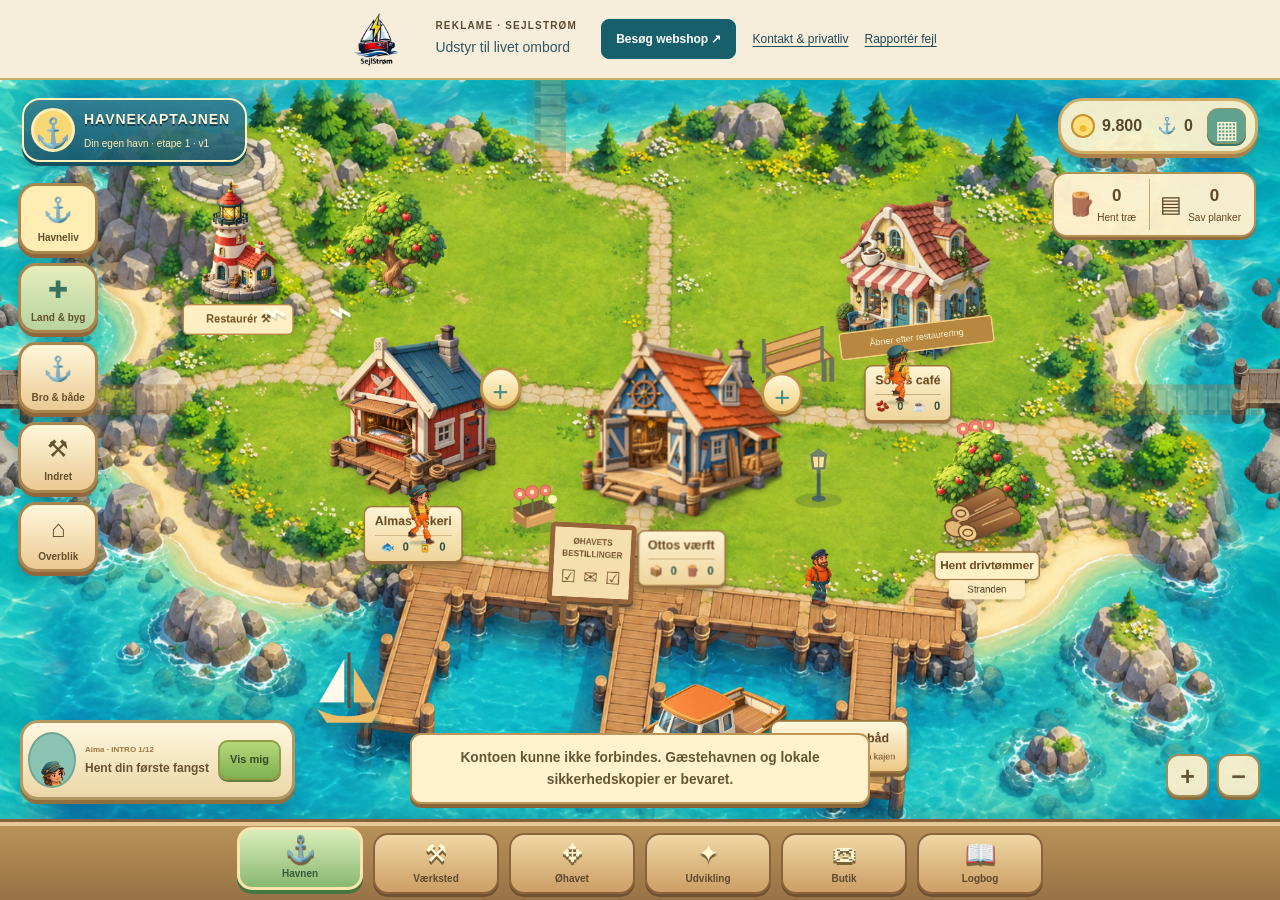
==== commit f93b158d: "Update Havnekaptajnen demo and login messaging" ====
--- a/index.html
+++ b/index.html
@@ -43,8 +43,8 @@
   <script src="./land.js?v=15.0.3" defer></script>
   <script src="./harbor-life.js?v=13.0.1" defer></script>
   <script src="./sponsors.js?v=13.0.1" defer></script>
-  <script src="./account-client.js?v=1.4" defer></script>
-<script src="./account-ui.js?v=1.4" defer></script>
+  <script src="./account-client.js?v=1.5" defer></script>
+<script src="./account-ui.js?v=1.5" defer></script>
 <link rel="stylesheet" href="./account.css?v=1.1">
 <script src="./app.js?v=15.0.8" defer></script>
   <link rel="stylesheet" href="./harbor-life.css?v=15.0.3">
@@ -74,7 +74,7 @@
   </header>
   <main class="app-container">
     <div id="app" aria-label="Spillet Havnekaptajnen"></div>
-    <section class="howto" aria-labelledby="info-title"><details><summary id="info-title">Om spillet, offlinefunktion og gemning <span>⌄</span></summary><p>Havnekaptajnen er et strategispil, ikke et virkeligt driftsbudget. Gæstehavnen gemmes automatisk på denne enhed. Vælger du en konto, gemmes kontohavnen online og kan åbnes på andre enheder. Eksportér en sikkerhedskopi fra fanen <strong>Logbog</strong>, hvis du skifter enhed eller rydder browserdata.</p><p>Gæstespillet virker offline, når browseren har hentet offlineversionen. Kontospil kræver internet; uden forbindelse kan du se den seneste gemning. Installation på hjemmeskærmen er valgfri. På iPhone: åbn siden i Safari, tryk <strong>Del</strong> og vælg <strong>Føj til hjemmeskærm</strong>. På Android: brug browserens <strong>Installer app</strong> eller <strong>Føj til startskærm</strong>.</p><p id="offline-status" role="status">Offlineversionen klargøres, når spillet åbnes med internet via HTTPS.</p><p>Dette er en gratis, fuldt spilbar mobil-webapp. Spillet indeholder tydeligt mærkede reklamer for udgiverens egen webshop, SejlStrøm. Betaling og køb af ekstra indhold er ikke aktiveret. <a href="./om-spillet.html">Kontakt, spilvilkår og privatliv</a>. Den er ikke udgivet i App Store eller Google Play.</p></details></section>
+    <section class="howto" aria-labelledby="info-title"><details><summary id="info-title">Om spillet, offlinefunktion og gemning <span>⌄</span></summary><p>Havnekaptajnen er et strategispil, ikke et virkeligt driftsbudget. Uden konto kan du kun prøve en kort demo. For at fortsætte i hele spillet skal du logge ind; derefter gemmes din havn online og kan åbnes på andre enheder. Eksportér en sikkerhedskopi fra fanen <strong>Logbog</strong>, hvis du skifter enhed eller rydder browserdata.</p><p>Demoen kan bruges kortvarigt uden konto. Det fulde spil kræver login og internet; uden forbindelse kan du se den seneste kontogemning. Installation på hjemmeskærmen er valgfri. På iPhone: åbn siden i Safari, tryk <strong>Del</strong> og vælg <strong>Føj til hjemmeskærm</strong>. På Android: brug browserens <strong>Installer app</strong> eller <strong>Føj til startskærm</strong>.</p><p id="offline-status" role="status">Offlineversionen klargøres, når spillet åbnes med internet via HTTPS.</p><p>Dette er en gratis mobil-webapp med en kort demo; det fulde spil kræver gratis login. Spillet indeholder tydeligt mærkede reklamer for udgiverens egen webshop, SejlStrøm. Betaling og køb af ekstra indhold er ikke aktiveret. <a href="./om-spillet.html">Kontakt, spilvilkår og privatliv</a>. Den er ikke udgivet i App Store eller Google Play.</p></details></section>
   </main>
   <nav class="dock-nav" aria-label="Spilmenu">
     <button data-tab="havn" class="active" aria-current="page"><span aria-hidden="true">⚓</span><small>Havnen</small></button>
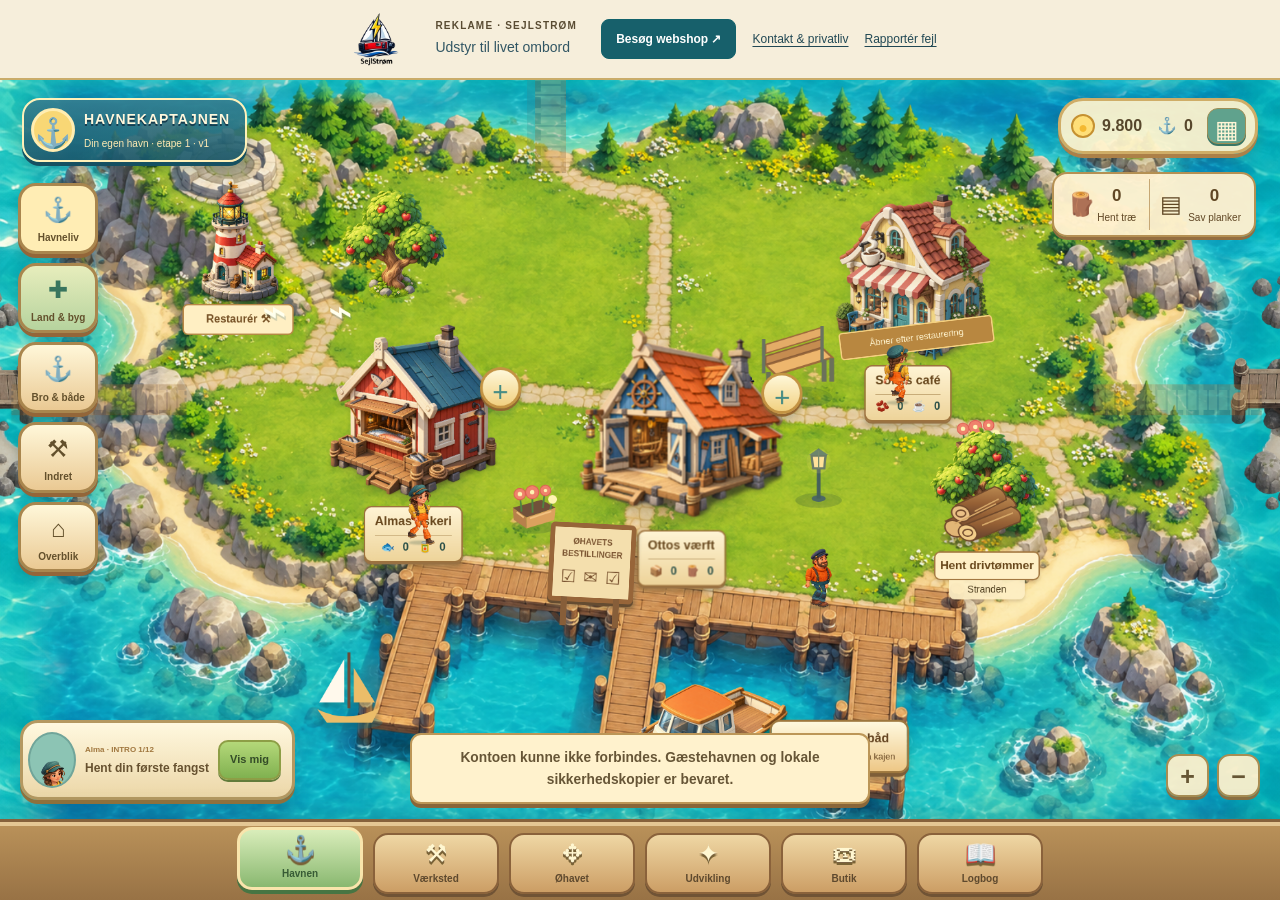
==== commit b9cc12ad: "Finish six-action demo gate and preserve saved harbors Complete the pending guest-demo change: count" ====
--- a/index.html
+++ b/index.html
@@ -43,10 +43,10 @@
   <script src="./land.js?v=15.0.3" defer></script>
   <script src="./harbor-life.js?v=13.0.1" defer></script>
   <script src="./sponsors.js?v=13.0.1" defer></script>
-  <script src="./account-client.js?v=1.5" defer></script>
-<script src="./account-ui.js?v=1.5" defer></script>
+  <script src="./account-client.js?v=1.6" defer></script>
+<script src="./account-ui.js?v=1.6" defer></script>
 <link rel="stylesheet" href="./account.css?v=1.1">
-<script src="./app.js?v=15.0.8" defer></script>
+<script src="./app.js?v=15.0.9" defer></script>
   <link rel="stylesheet" href="./harbor-life.css?v=15.0.3">
   <link rel="stylesheet" href="./world.css?v=12.1.0">
   <link rel="stylesheet" href="./campaign.css?v=12.1.0">
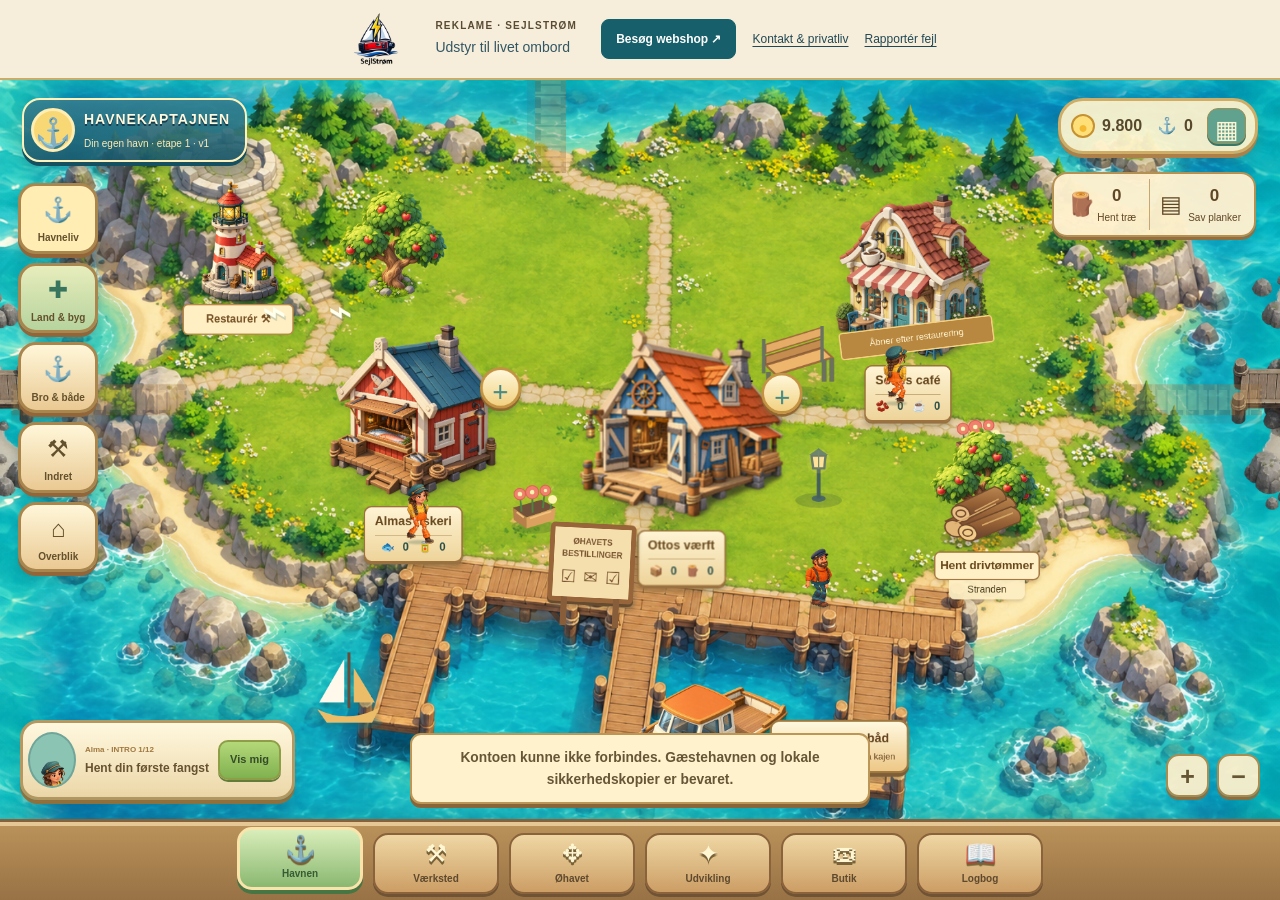
==== commit b30f35b8: "Version the offline worker to avoid stale CDN updates Register the offline worker with the release v" ====
--- a/index.html
+++ b/index.html
@@ -46,7 +46,7 @@
   <script src="./account-client.js?v=1.6" defer></script>
 <script src="./account-ui.js?v=1.6" defer></script>
 <link rel="stylesheet" href="./account.css?v=1.1">
-<script src="./app.js?v=15.0.9" defer></script>
+<script src="./app.js?v=15.0.10" defer></script>
   <link rel="stylesheet" href="./harbor-life.css?v=15.0.3">
   <link rel="stylesheet" href="./world.css?v=12.1.0">
   <link rel="stylesheet" href="./campaign.css?v=12.1.0">
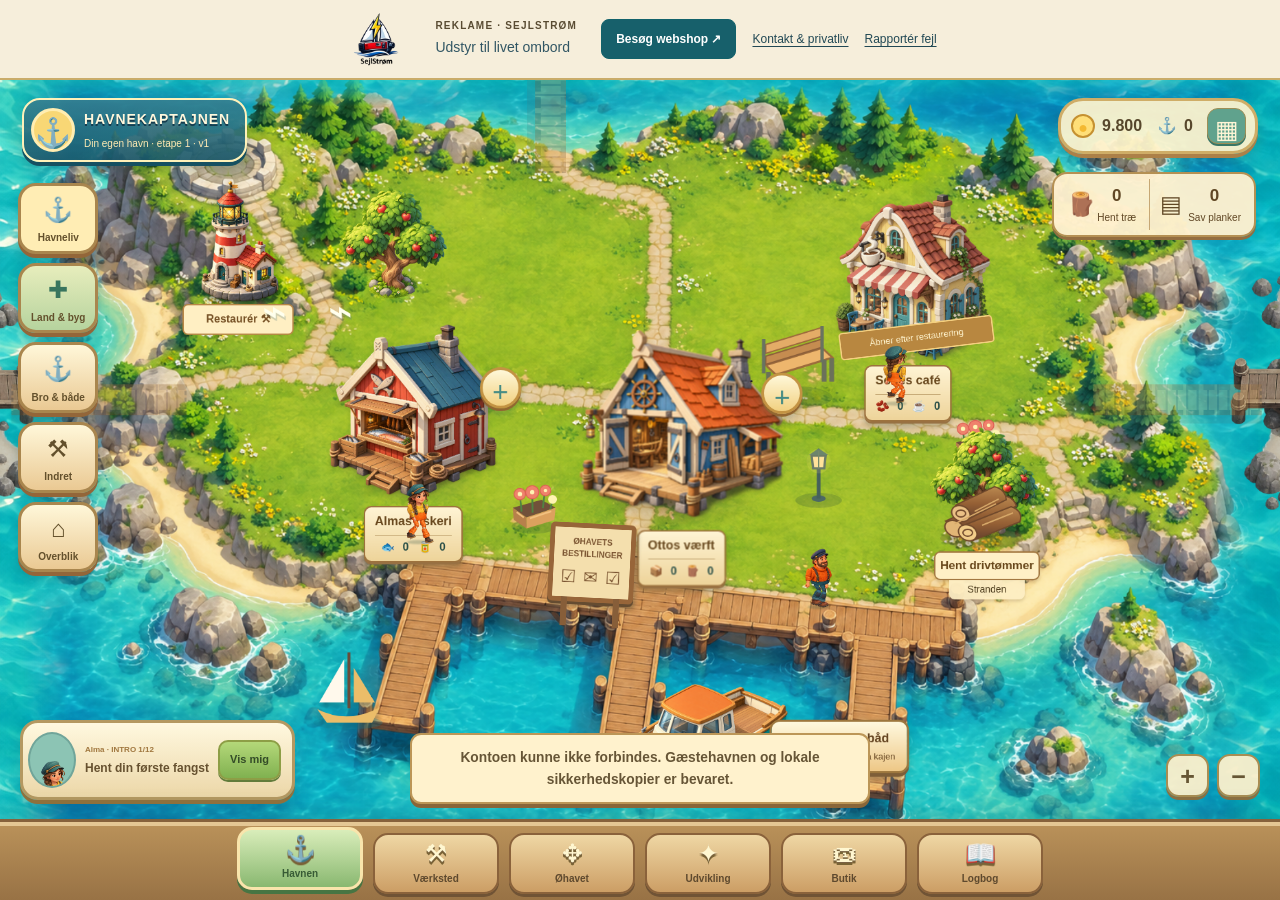
==== commit d89a6090: "Show the saved harbor only after the account check finishes Prevent the separate guest harbor and it" ====
--- a/index.html
+++ b/index.html
@@ -46,7 +46,7 @@
   <script src="./account-client.js?v=1.6" defer></script>
 <script src="./account-ui.js?v=1.6" defer></script>
 <link rel="stylesheet" href="./account.css?v=1.1">
-<script src="./app.js?v=15.0.10" defer></script>
+<script src="./app.js?v=15.0.11" defer></script>
   <link rel="stylesheet" href="./harbor-life.css?v=15.0.3">
   <link rel="stylesheet" href="./world.css?v=12.1.0">
   <link rel="stylesheet" href="./campaign.css?v=12.1.0">
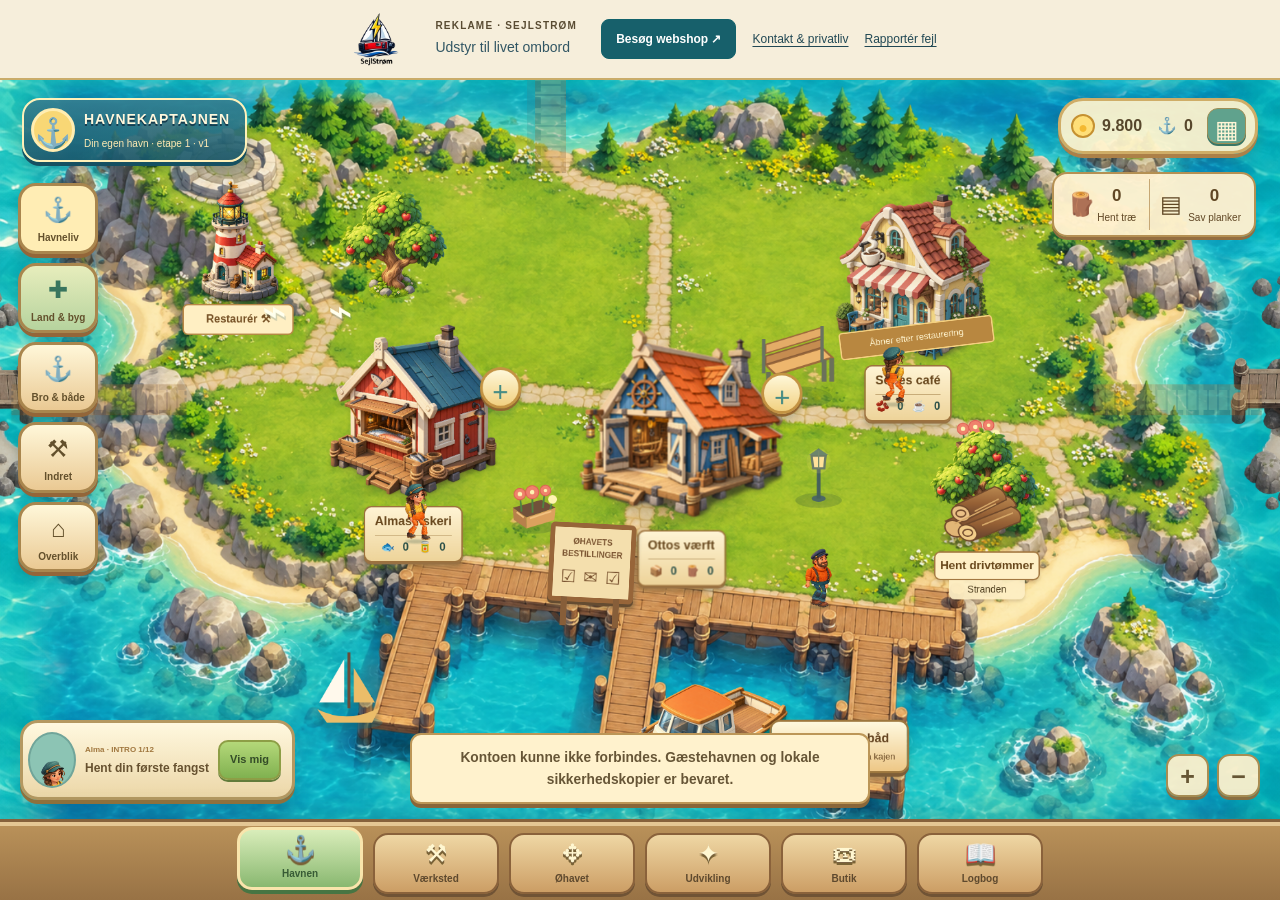
==== commit f31615d4: "Fix workshop travel notice contrast The cream workshop notice inherited pale paragraph text, making " ====
--- a/index.html
+++ b/index.html
@@ -46,12 +46,12 @@
   <script src="./account-client.js?v=1.6" defer></script>
 <script src="./account-ui.js?v=1.6" defer></script>
 <link rel="stylesheet" href="./account.css?v=1.1">
-<script src="./app.js?v=15.0.11" defer></script>
+<script src="./app.js?v=15.0.12" defer></script>
   <link rel="stylesheet" href="./harbor-life.css?v=15.0.3">
   <link rel="stylesheet" href="./world.css?v=12.1.0">
   <link rel="stylesheet" href="./campaign.css?v=12.1.0">
   <link rel="stylesheet" href="./growth.css?v=12.1.0">
-  <link rel="stylesheet" href="./island.css?v=15.0.3">
+  <link rel="stylesheet" href="./island.css?v=15.0.4">
   <link rel="stylesheet" href="./shop.css?v=12.1.0">
   <link rel="stylesheet" href="./fleet.css?v=15.0.3">
   <link rel="stylesheet" href="./land.css?v=15.0.3">
--- a/island.css
+++ b/island.css
@@ -21,7 +21,7 @@
 
 
 .drydock-away{position:absolute;z-index:9;left:50%;top:30%;transform:translateX(-50%);width:min(340px,calc(100vw - 28px));padding:18px;border:3px solid #b88a4e;border-radius:20px;background:#fff4d9f5;box-shadow:0 6px #906537;color:#665130;text-align:center}
-.drydock-away>span{font-size:32px}.drydock-away h2{color:#684d31;font-size:24px}.drydock-away p{font-size:13px;line-height:1.5;margin:10px 0}
+.drydock-away>span{font-size:32px}.drydock-away h2{color:#684d31;font-size:24px}.drydock-away p{color:inherit;font-size:13px;line-height:1.5;margin:10px 0}
 @media(max-width:760px){.drydock-vessel{width:min(41%,calc(100vw - 20px));left:50%;transform:translateX(-50%)}}
 @media(max-width:360px){.captain-crest>div{display:none}.captain-crest{padding:5px}.island-hud{flex-wrap:nowrap}.island-room .installation-banner{width:294px;left:calc(50% - 147px)}}
 @media(max-height:520px) and (min-width:600px){
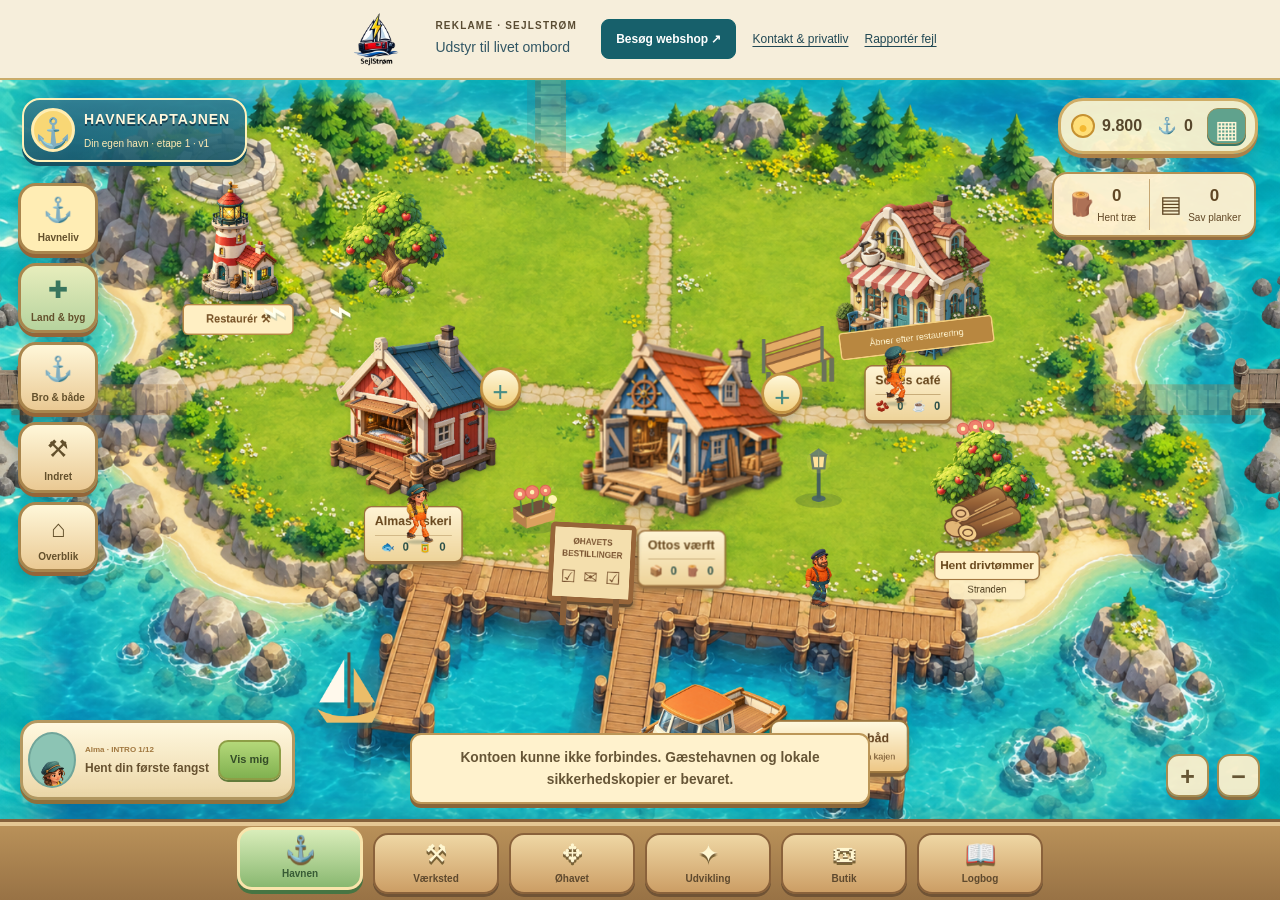
==== commit cfe1cd2e: "Improve contrast on harbor development cards Make festival progress, its heading, and the land-devel" ====
--- a/index.html
+++ b/index.html
@@ -46,15 +46,15 @@
   <script src="./account-client.js?v=1.6" defer></script>
 <script src="./account-ui.js?v=1.6" defer></script>
 <link rel="stylesheet" href="./account.css?v=1.1">
-<script src="./app.js?v=15.0.12" defer></script>
-  <link rel="stylesheet" href="./harbor-life.css?v=15.0.3">
+<script src="./app.js?v=15.0.13" defer></script>
+  <link rel="stylesheet" href="./harbor-life.css?v=15.0.4">
   <link rel="stylesheet" href="./world.css?v=12.1.0">
   <link rel="stylesheet" href="./campaign.css?v=12.1.0">
   <link rel="stylesheet" href="./growth.css?v=12.1.0">
   <link rel="stylesheet" href="./island.css?v=15.0.4">
   <link rel="stylesheet" href="./shop.css?v=12.1.0">
   <link rel="stylesheet" href="./fleet.css?v=15.0.3">
-  <link rel="stylesheet" href="./land.css?v=15.0.3">
+  <link rel="stylesheet" href="./land.css?v=15.0.4">
   <link rel="stylesheet" href="./spilinfo.css?v=12.1.2">
   <script src="./spilinfo.js?v=13.0.0" defer></script>
   <link rel="stylesheet" href="./voyages.css?v=15.0.5">
--- a/harbor-life.css
+++ b/harbor-life.css
@@ -9,7 +9,7 @@
 .life-progress{display:flex;gap:12px;padding:12px 0 20px;max-width:430px}.life-progress>span{border:1px solid #a5c7bd;border-radius:50%;width:36px;height:36px;text-align:center;line-height:34px;position:relative;margin-right:45px;flex-shrink:0;color:#e6efe2}.life-progress>span.done{background:#f0cb76;color:#174657;border-color:#f0cb76;font-weight:bold}.life-progress small{display:block;position:absolute;top:35px;left:-12px;width:85px;font-size:10px;color:#e2eddd;text-align:left;white-space:nowrap}
 .life-flags,.festival-pennants{display:flex;justify-content:space-evenly;border-top:2px solid #e4d4a6;transform:rotate(-5deg);pointer-events:none}.life-flags{position:absolute;left:6%;right:7%;top:16%}.life-flags i,.festival-pennants i{width:0;height:0;border-left:9px solid transparent;border-right:9px solid transparent;border-top:26px solid var(--pennant-a);transform-origin:top;animation:festival-breeze 4s ease-in-out infinite alternate}.life-flags i:nth-child(2n),.festival-pennants i:nth-child(2n){border-top-color:var(--pennant-b);animation-delay:-1.5s}.life-flags i:nth-child(3n),.festival-pennants i:nth-child(3n){border-top-color:var(--pennant-c);animation-delay:-2.4s}.festival-pennants{position:absolute;left:18%;width:59%;top:34%;z-index:3}.festival-pennants i{border-left-width:5px;border-right-width:5px;border-top-width:16px}
 .life-sections{display:flex;align-items:center;flex-wrap:wrap;gap:12px 20px;padding:22px 2px}.life-sections a{color:#236174;font-size:13px;font-weight:700;text-underline-offset:5px}.life-sections .btn{margin-left:auto}.life-section{background:#fff9e9;border:1px solid #d6d9c7;border-radius:22px;padding:28px;margin-bottom:24px;scroll-margin-top:20px;color:#204b55}.life-section h2{font-size:28px;color:#184b56;line-height:1.15;margin:8px 0 12px}.life-section h3{color:#214e58}.life-section p{font-size:14px;line-height:1.6;color:#4d6a68}.life-people,.life-production{display:grid;grid-template-columns:repeat(3,minmax(0,1fr));gap:18px}.life-person{background:#fffdf5;border:1px solid #d7ddcd;border-radius:16px;padding:20px;box-shadow:0 4px 0 #c5cfbc33}.life-person-heading{display:flex;gap:12px;align-items:center}.life-person-heading h3{font-size:24px;margin:4px 0}.life-person-heading small{font-size:11px;color:#55746d}.life-avatar{flex-shrink:0;font-size:30px;width:58px;height:58px;display:grid;place-items:center;background:#dfebcf;border-radius:50%;border:3px solid #f8ecd1}.avatar-anna{background:#cbe5e7}.avatar-sofie{background:#eed6b8}.life-quote{min-height:48px;font-style:italic}.life-needs{padding:10px 12px;border-radius:10px;background:#edf0e3}.life-needs>div{display:flex;justify-content:space-between;gap:10px;font-size:12px;padding:5px 0}.life-needs .missing b{color:#9b402e}.life-needs .enough b{color:#386748}.life-reward{font-size:12px!important}.life-person>.btn{width:100%;min-height:44px}.life-active{display:flex;gap:28px;align-items:center;padding:22px;border-radius:16px;background:#e5eddc}.life-working{font-size:66px;min-width:100px;position:relative;animation:festival-breeze 2s ease-in-out infinite alternate}.life-working i{display:inline-block;width:7px;height:7px;margin:4px;border-radius:50%;background:#b89946}.life-celebration{padding:22px;background:linear-gradient(110deg,#f9e2a6,#e1eecf);border-radius:16px}.life-celebration>span{font-size:42px}.life-celebration h3{font-size:24px}
-.life-production>article{border-radius:16px;border:1px solid #ccd7c7;background:#f8f7e9;padding:18px}.life-production>article>h3{font-size:19px;margin:0 0 16px}.life-batch{border-top:1px solid #d8dccb;padding-top:12px;margin-top:14px}.life-batch>b{font-size:14px}.life-batch>div{display:flex;align-items:center;justify-content:space-between;gap:10px;margin-top:14px}.life-batch small{font-size:11px;line-height:1.7;color:#547168}.life-batch .btn{flex-shrink:0;min-width:70px;min-height:42px;padding:9px}.life-medals{display:grid;grid-template-columns:repeat(6,minmax(0,1fr));gap:10px;margin:24px 0 30px}.life-medals article{text-align:center;border:1px dashed #b7c6b4;border-radius:14px;padding:18px 8px;opacity:.7}.life-medals article.collected{background:#f5e3b4;border:1px solid #d9b866;opacity:1}.life-medals span{font-size:30px;display:block;margin-bottom:8px}.life-medals b{font-size:12px;display:block;min-height:32px}.life-medals small{display:block;font-size:10px;margin-top:8px}.life-palettes{display:grid;grid-template-columns:repeat(5,minmax(0,1fr));gap:12px}.life-palette{border:1px solid #cad4c1;padding:14px 8px;border-radius:12px;background:#f5f4e7;color:#234c52;cursor:pointer}.life-palette.selected{border:2px solid #226c73;background:#e0eee1}.life-palette:disabled{opacity:.55;cursor:default}.life-palette b,.life-palette small{display:block;margin-top:8px;font-size:12px}.life-palette small{font-size:10px}.palette-swatches{display:flex;justify-content:center}.palette-swatches i{display:block;width:22px;height:26px;clip-path:polygon(0 0,100% 0,50% 100%)}.life-mastery{display:grid;grid-template-columns:repeat(3,minmax(0,1fr));gap:12px}.life-mastery article{display:flex;gap:12px;align-items:center;padding:14px;background:#edf0e3;border-radius:12px}.life-mastery article>span{font-size:30px}.life-mastery article>div{min-width:0;flex:1}.life-mastery h3{font-size:14px;margin:0 0 8px}.life-mastery small{font-size:10px;font-weight:normal;display:block;color:#526d64}.life-mastery progress{width:100%;height:8px;accent-color:#467f74}.life-summary{display:flex;gap:20px;align-items:center;justify-content:space-between;border:1px solid #dfc378;background:linear-gradient(110deg,#ffedb4,#daeada);border-radius:18px;margin:12px 0 24px;padding:24px;color:#19454d}.life-summary h2{margin:6px 0;font-size:23px}.life-summary p{font-size:13px;margin:8px 0 0}.life-summary .btn{flex-shrink:0}.life-map-tool{background:#ffedb4!important}.monetization-options{display:grid;grid-template-columns:repeat(3,minmax(0,1fr));gap:20px}.monetization-options article{border:1px solid #cad9ca;border-radius:16px;padding:20px;background:#f8f7e8}.monetization-options article>span{font-size:34px}.monetization-options small{font-size:11px;display:block;margin-top:12px}.monetization-panel a{color:#22636a;text-underline-offset:3px}.product-ad_free .product-art{background:linear-gradient(120deg,#ccebe0,#efdbac)}
+.life-production>article{border-radius:16px;border:1px solid #ccd7c7;background:#f8f7e9;padding:18px}.life-production>article>h3{font-size:19px;margin:0 0 16px}.life-batch{border-top:1px solid #d8dccb;padding-top:12px;margin-top:14px}.life-batch>b{font-size:14px}.life-batch>div{display:flex;align-items:center;justify-content:space-between;gap:10px;margin-top:14px}.life-batch small{font-size:11px;line-height:1.7;color:#547168}.life-batch .btn{flex-shrink:0;min-width:70px;min-height:42px;padding:9px}.life-medals{display:grid;grid-template-columns:repeat(6,minmax(0,1fr));gap:10px;margin:24px 0 30px}.life-medals article{text-align:center;border:1px dashed #b7c6b4;border-radius:14px;padding:18px 8px;opacity:.7}.life-medals article.collected{background:#f5e3b4;border:1px solid #d9b866;opacity:1}.life-medals span{font-size:30px;display:block;margin-bottom:8px}.life-medals b{font-size:12px;display:block;min-height:32px}.life-medals small{display:block;font-size:10px;margin-top:8px}.life-palettes{display:grid;grid-template-columns:repeat(5,minmax(0,1fr));gap:12px}.life-palette{border:1px solid #cad4c1;padding:14px 8px;border-radius:12px;background:#f5f4e7;color:#234c52;cursor:pointer}.life-palette.selected{border:2px solid #226c73;background:#e0eee1}.life-palette:disabled{opacity:.55;cursor:default}.life-palette b,.life-palette small{display:block;margin-top:8px;font-size:12px}.life-palette small{font-size:10px}.palette-swatches{display:flex;justify-content:center}.palette-swatches i{display:block;width:22px;height:26px;clip-path:polygon(0 0,100% 0,50% 100%)}.life-mastery{display:grid;grid-template-columns:repeat(3,minmax(0,1fr));gap:12px}.life-mastery article{display:flex;gap:12px;align-items:center;padding:14px;background:#edf0e3;border-radius:12px}.life-mastery article>span{font-size:30px}.life-mastery article>div{min-width:0;flex:1}.life-mastery h3{font-size:14px;margin:0 0 8px}.life-mastery small{font-size:10px;font-weight:normal;display:block;color:#526d64}.life-mastery progress{width:100%;height:8px;accent-color:#467f74}.life-summary{display:flex;gap:20px;align-items:center;justify-content:space-between;border:1px solid #dfc378;background:linear-gradient(110deg,#ffedb4,#daeada);border-radius:18px;margin:12px 0 24px;padding:24px;color:#19454d}.life-summary h2{margin:6px 0;font-size:23px}.life-summary .eyebrow{color:#356b65}.life-summary p{color:inherit;font-size:13px;margin:8px 0 0}.life-summary .btn{flex-shrink:0}.life-map-tool{background:#ffedb4!important}.monetization-options{display:grid;grid-template-columns:repeat(3,minmax(0,1fr));gap:20px}.monetization-options article{border:1px solid #cad9ca;border-radius:16px;padding:20px;background:#f8f7e8}.monetization-options article>span{font-size:34px}.monetization-options small{font-size:11px;display:block;margin-top:12px}.monetization-panel a{color:#22636a;text-underline-offset:3px}.product-ad_free .product-art{background:linear-gradient(120deg,#ccebe0,#efdbac)}
 .adfree-mode{--sponsor-height:0px}.adfree-mode .sponsor-strip,.adfree-mode [data-sponsor],.adfree-mode .ad-card{display:none!important}.adfree-preview{position:fixed;z-index:6300;left:50%;transform:translateX(-50%);top:8px;max-width:calc(100% - 20px);display:flex;gap:14px;align-items:center;border:1px solid #9dbeb1;border-radius:12px;padding:10px 14px;background:#164852;color:#fff6dc;box-shadow:0 4px 20px #08293455;font-size:12px}.adfree-preview[hidden]{display:none}.adfree-preview button{color:#173f4b;background:#f4d894;border:0;border-radius:8px;padding:9px 14px;font-weight:bold;white-space:nowrap;cursor:pointer}.adfree-preview+header{margin-top:0}.life-section :focus-visible,.life-sections :focus-visible{outline:3px solid #a06626;outline-offset:3px}
 .life-puzzle{display:grid;grid-template-columns:1fr 1fr;gap:30px;align-items:center;background:linear-gradient(120deg,#ffedc5,#f2f3df)}.life-puzzle>div>small{display:block;margin-top:18px;font-size:11px;line-height:1.5;color:#56726a}.crate-grid{display:grid;grid-template-columns:repeat(4,minmax(0,1fr));gap:10px}.crate{aspect-ratio:1;position:relative;border:3px solid #b78950;border-radius:12px;background:repeating-linear-gradient(0deg,#d2a266 0,#d2a266 19px,#b58b55 20px,#d2a266 22px);box-shadow:0 4px 0 #947145;color:#f9e9bd;cursor:pointer;min-height:55px;opacity:1!important}.crate>span{font-size:30px}.crate small{position:absolute;right:7px;bottom:4px;font-size:11px}.crate.open{background:#fff8e8;border-color:#d2b98a;animation:crate-open .2s ease-out}.crate.matched{background:#e0ead0;border-color:#8cac78;color:#35634d;box-shadow:0 3px 0 #7b9c6c}.crate:disabled{cursor:default}.crate-intro{display:flex;align-items:center;justify-content:center;gap:16px;font-size:65px;transform:rotate(-5deg)}.crate-intro span{font-size:24px}.life-win{font-size:18px!important;font-weight:bold;color:#34694e!important}
 @keyframes crate-open{from{transform:scale(.92) rotateY(20deg)}to{transform:scale(1) rotateY(0)}}
--- a/land.css
+++ b/land.css
@@ -10,7 +10,7 @@
 .land-shortcut{background:linear-gradient(#e7edbc,#b6d39e)!important}.land-shortcut span{color:#38755e}.island-tools{gap:12px}
 .land-hero,.land-parcel,.land-progress,.land-development-link{background:#fff6df;color:#59472e;border:2px solid #ceb278;border-radius:22px;padding:26px;margin:18px 0;box-shadow:0 4px 0 #af8b5140}
 .land-hero h1{color:#285f65;font-size:42px;margin:10px 0}.land-hero p{max-width:720px;font-size:16px;line-height:1.65;color:#65543b}.land-hero .eyebrow,.land-parcel .eyebrow{color:#4e7d6e}.land-hero .btn{margin-top:20px}
-.land-progress{display:flex;gap:22px;background:#fff0bd;align-items:center}.land-progress>span{font-size:65px}.land-progress h2{color:#356b65;margin:0}.land-progress .btn{margin-right:12px}.land-development-link{display:flex;align-items:center;gap:22px;justify-content:space-between}.land-development-link h2{color:#285f65;margin:0 0 6px}.land-development-link p{margin:0}
+.land-progress{display:flex;gap:22px;background:#fff0bd;align-items:center}.land-progress>span{font-size:65px}.land-progress h2{color:#356b65;margin:0}.land-progress .btn{margin-right:12px}.land-development-link{display:flex;align-items:center;gap:22px;justify-content:space-between}.land-development-link h2{color:#285f65;margin:0 0 6px}.land-development-link p{color:inherit;margin:0}
 .land-parcel{padding:0;overflow:hidden}.land-parcel-head{display:grid;grid-template-columns:42% 58%;border-bottom:1px solid #dbc697}.land-parcel-head>div:last-child{padding:30px}.land-parcel h2{font-size:32px;color:#285f65;margin:8px 0}.land-parcel p{font-size:14px;line-height:1.6;color:#6b573d}.land-preview{position:relative;display:flex;align-items:center;background:#78c9c6 url('./island-water.png') center/420px}.land-preview img{width:100%;padding:10px;filter:drop-shadow(0 10px 10px #285e5844)}.land-preview>span{position:absolute;top:18px;left:18px;background:#fff4d4;border:1px solid #b7985c;border-radius:18px;padding:7px 13px;color:#46776d;font-size:11px;font-weight:bold}.land-cost{padding-top:12px;border-top:1px solid #d6bf8a;font-size:13px!important;line-height:1.9!important}.land-cost b{color:#305c59}.land-requirements{font-size:12px!important;color:#845f37!important}.land-owned{color:#346e54!important;font-weight:bold}.land-parcel-head .btn{display:inline-flex;margin:6px 6px 0 0}
 .land-site-grid{display:grid;grid-template-columns:repeat(2,minmax(0,1fr));gap:18px;padding:24px;background:#f2e7c9}.land-site-card{background:#fffbed;border:1px solid #d4bb87;border-radius:18px;overflow:hidden;min-width:0}.land-site-card>img{display:block;height:230px;width:100%;object-fit:contain;background:radial-gradient(ellipse,#d4e9cc,#e9eddd);padding:15px}.land-site-card>div{padding:22px}.land-site-card h3{color:#285f65;font-size:25px;margin:9px 0}.land-site-card .btn{width:100%;white-space:normal;margin-top:6px}.land-products{font-weight:bold;color:#36736b!important}.land-site-grid>.land-site-card:only-child{grid-column:1/-1;display:grid;grid-template-columns:38% 62%}.land-site-grid>.land-site-card:only-child>img{height:100%;min-height:250px;padding:25px}
 .drydock-vessel .vessel-assembly{isolation:isolate}.drydock-vessel .vessel-assembly>img{position:relative;z-index:1}.drydock-vessel .island-equipment-overlay{z-index:2}.boat-cradle{position:absolute;inset:0;width:100%;height:100%;overflow:visible;z-index:0;pointer-events:none}.island-room:not(.container-port) .drydock-vessel{top:24%;left:30%;width:40%;filter:none}.island-room:not(.container-port) .vessel-assembly{animation:none!important}.container-port .boat-cradle{display:none}
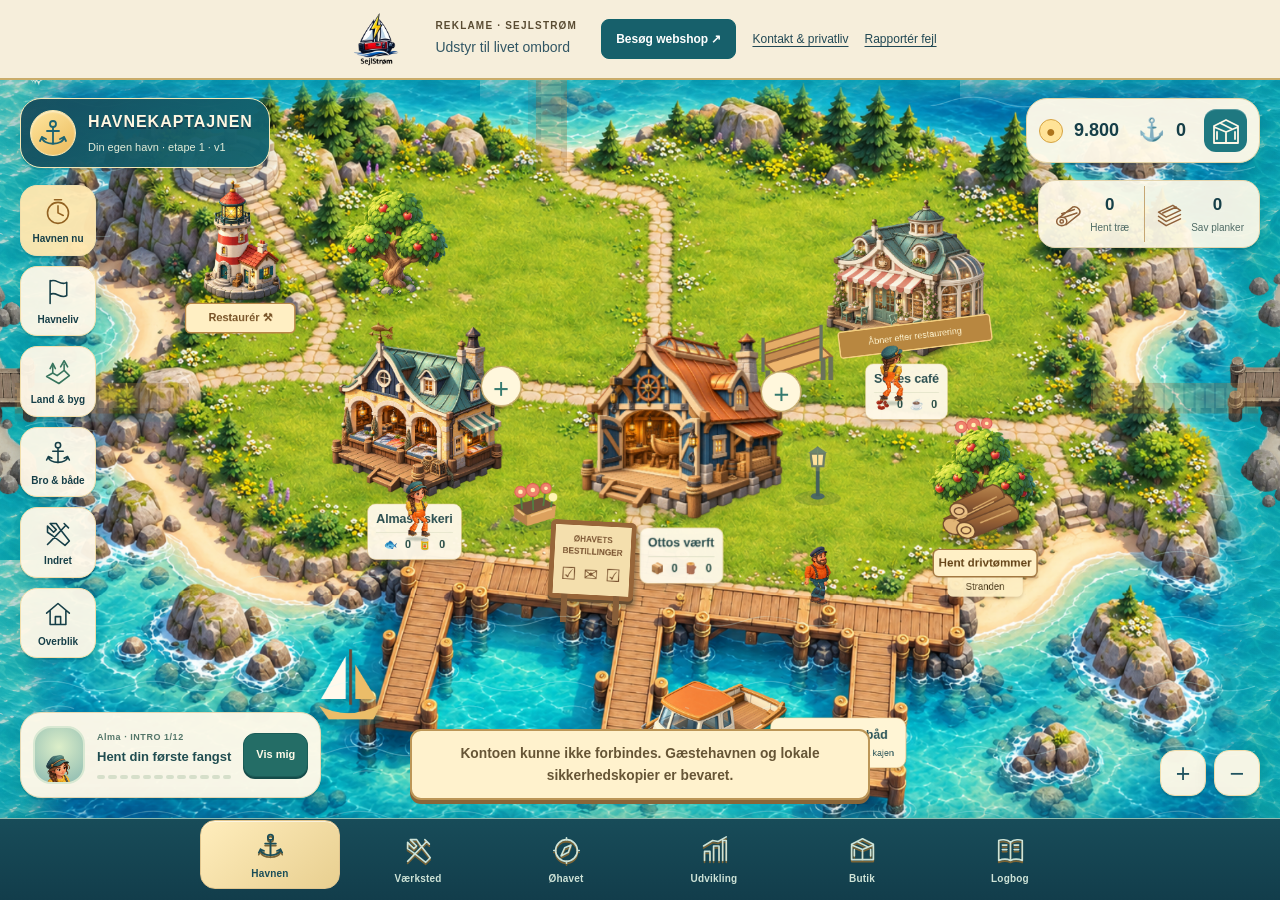
==== commit b4d9b051: "Refresh harbor artwork, navigation and production overview Add three original building illustrations" ====
--- a/index.html
+++ b/index.html
@@ -46,7 +46,8 @@
   <script src="./account-client.js?v=1.6" defer></script>
 <script src="./account-ui.js?v=1.6" defer></script>
 <link rel="stylesheet" href="./account.css?v=1.1">
-<script src="./app.js?v=15.0.13" defer></script>
+<script src="./harbor-presentation.js?v=17.0.0" defer></script>
+<script src="./app.js?v=17.0.0" defer></script>
   <link rel="stylesheet" href="./harbor-life.css?v=15.0.4">
   <link rel="stylesheet" href="./world.css?v=12.1.0">
   <link rel="stylesheet" href="./campaign.css?v=12.1.0">
@@ -58,6 +59,7 @@
   <link rel="stylesheet" href="./spilinfo.css?v=12.1.2">
   <script src="./spilinfo.js?v=13.0.0" defer></script>
   <link rel="stylesheet" href="./voyages.css?v=15.0.5">
+  <link rel="stylesheet" href="./harbor-presentation.css?v=17.0.0">
 </head>
 <body>
   <aside class="sponsor-strip" aria-label="Reklame for SejlStrøm">
--- a/harbor-presentation.css
+++ b/harbor-presentation.css
@@ -0,0 +1,85 @@
+/* A single coastal palette, hand-drawn interface and world-space atmosphere. */
+:root{--harbor-ink:#163f48;--harbor-teal:#176e76;--harbor-paper:#fff9e9;--harbor-gold:#efc56a;--harbor-shadow:0 6px 20px #173f472b,0 2px 0 #102f3526;--nav-height:82px}
+.harbor-icon{display:inline-block;width:32px;height:32px;flex:none;vertical-align:middle;overflow:visible}
+.harbor-atmosphere{position:absolute;inset:0;pointer-events:none;z-index:1500;contain:layout style}
+.harbor-water-layer,.harbor-water-sparkles{position:absolute;inset:0;width:1800px;height:1200px;pointer-events:none}
+.harbor-water-layer{opacity:.31}.harbor-water-drift{animation:harbor-tide 18s linear infinite}.harbor-sun-water{animation:harbor-sunshine 11s ease-in-out infinite alternate}
+.harbor-gull{position:absolute;left:0;top:0;width:40px;height:20px;animation:harbor-gull-flight 48s linear infinite;filter:drop-shadow(1px 4px 2px #1b5d7133)}
+.harbor-gull svg{width:100%;height:100%;fill:#ffffee;stroke:#bad7d7;stroke-width:.7}.gull-left{transform-origin:30px 18px;animation:gull-wing 2.8s ease-in-out infinite}.gull-right{transform-origin:30px 18px;animation:gull-wing 2.8s ease-in-out infinite reverse}
+.gull-1{animation-delay:-16s;animation-duration:59s;width:30px;opacity:.85}.gull-2{animation-delay:-39s;animation-duration:67s;width:22px;opacity:.7}
+.island-seagulls,.island-shimmer{display:none}
+.island-viewport{background:radial-gradient(ellipse at center,#28acb8,#127e9b);background-image:radial-gradient(ellipse at center,#28acb822,#127e9b55),url('./island-water.png');background-size:cover,480px 480px}
+.island-terrain{filter:drop-shadow(0 6px 12px #0b7f8524)}
+/* New artwork: keep the original ground anchors and collision footprints. */
+.island-building[data-building="fishing"] .building-steam{left:81%;top:5%;width:12%}
+.island-building[data-building="workshop"] .building-steam{left:80%;top:9%;width:12%}
+.island-building[data-building="cafe"] .building-steam{left:19%;top:68%;width:12%;height:22px}
+.island-building[data-building="cafe"] .building-steam i{width:12px;height:12px}
+.station-scene{position:relative;isolation:isolate;height:190px;margin:-5px 0 18px;display:grid;place-items:center;border-radius:17px;overflow:hidden;background:radial-gradient(ellipse at 50% 80%,#d1e3c4,#edf4df 58%,#f8f7e6);border:1px solid #d9e2c8;pointer-events:none}
+.island-drawer .drawer-close{z-index:3}
+.station-scene::after{content:'';position:absolute;left:19%;right:19%;bottom:6%;height:9%;border-radius:50%;background:#50776d29;filter:blur(5px);z-index:-1}
+.station-scene>img{position:absolute;inset:0;display:block;width:100%;height:100%;min-width:0;min-height:0;object-fit:contain;object-position:center bottom;filter:drop-shadow(0 4px 3px #44634919)}
+.station-scene-glow{position:absolute;width:160px;height:100px;left:50%;bottom:20%;transform:translateX(-50%);border-radius:50%;background:#ffe0a74d;filter:blur(18px);z-index:-1}
+.station-scene-steam{display:none;position:absolute;left:67%;top:12%;width:30px;height:35px}.station-at-work .station-scene-steam{display:block}
+.station-scene-steam i{position:absolute;width:16px;height:16px;border-radius:50%;background:#ffffe9b5;filter:blur(2px);animation:station-vapour 3s ease-out infinite;opacity:0}.station-scene-steam i:nth-child(2){animation-delay:1s}.station-scene-steam i:nth-child(3){animation-delay:2s}
+.station-scene-cafe .station-scene-steam{left:31%;top:67%;width:15px;height:15px}.station-scene-cafe .station-scene-steam i{width:8px;height:8px}
+@keyframes station-vapour{0%{opacity:0;transform:translate(0,8px) scale(.4)}25%{opacity:.65}100%{opacity:0;transform:translate(9px,-24px) scale(1.7)}}
+@media(max-width:600px){.station-scene{height:145px;margin-bottom:14px}}
+@media(prefers-reduced-motion:reduce){.station-scene-steam i{animation:none!important;display:none}}
+.island-hud{top:18px;left:20px;right:20px;gap:14px}
+.captain-crest{border:1px solid #f5e8b6;border-radius:21px;background:linear-gradient(135deg,#174d5df5,#126570f7);box-shadow:var(--harbor-shadow);padding:9px 16px 9px 9px;gap:12px;min-height:70px}
+.captain-crest>span{width:46px;height:46px;border:1px solid #ffecb4;border-radius:50%;background:linear-gradient(145deg,#ffe7a0,#eab95b);color:#1d6372;box-shadow:inset 0 1px 2px #fff9}
+.captain-crest b{font-size:16px;letter-spacing:.06em;color:#fff7e1}.captain-crest small{font-size:11px;color:#e3ecd9;margin-top:5px}
+.island-wallet{border:1px solid #e4d5a7;border-radius:21px;background:#fff9e9f5;box-shadow:var(--harbor-shadow);color:var(--harbor-ink);padding:10px 12px;gap:11px;min-height:64px}
+.island-wallet>b{font-size:18px;font-variant-numeric:tabular-nums}.island-wallet .coin-dot{background:#ffe397;color:#ad741c;border:1px solid #d5a343}.island-wallet .token-dot{color:#247f8a;font-size:22px}
+.island-wallet>button{background:#1f7880;color:#fff8e6;border:0;border-radius:12px;box-shadow:inset 0 1px 0 #fff4;width:43px;height:43px}
+.timber-hud{top:100px;right:20px;background:#fff9e9ed;border:1px solid #e3d4ae;border-radius:17px;box-shadow:var(--harbor-shadow);color:var(--harbor-ink)}
+.timber-hud button{grid-template-columns:28px auto;gap:2px 8px;padding:6px 10px}.timber-hud .harbor-icon{width:27px;height:27px;color:#8f623b}.timber-hud small{color:#506b65;font-size:10px}.timber-hud b{font-variant-numeric:tabular-nums}
+.island-tools,.has-activity .island-tools{top:105px;left:20px;gap:10px}.map-tool{width:76px;min-height:68px;padding:8px 3px;border:1px solid #f1deac;border-radius:17px;background:#fff8e8f2!important;color:var(--harbor-ink);box-shadow:var(--harbor-shadow);transition:background .18s,box-shadow .18s}
+.map-tool>span{font-size:24px;height:31px;display:block;line-height:31px}.map-tool .harbor-icon{width:28px;height:28px}.map-tool>b{font-size:10px;font-weight:650;margin-top:4px}.map-tool.selected,.map-tool:hover{background:#e1f0df!important;box-shadow:0 0 0 2px #4e9b8f,var(--harbor-shadow)}
+.map-tool.agenda-tool{background:#ffe8aff5!important}.map-tool.agenda-tool .harbor-icon{color:#926222}
+.island-pan-hint{background:#0c5569de;color:#fff9e8;backdrop-filter:blur(6px);border:1px solid #e7f4df44;border-radius:12px;font-size:11px;padding:10px 15px;bottom:25px}
+.island-zoom{gap:8px;bottom:22px;right:20px}.island-zoom button{border:1px solid #efddad;border-radius:15px;background:#fff9e8f5;color:#205360;box-shadow:var(--harbor-shadow);min-width:46px;min-height:46px;font-weight:400}
+.island-quest{left:20px;bottom:20px;max-width:380px;gap:12px;padding:12px;border:1px solid #e6d9b4;border-radius:21px;background:#fff9e9f7;box-shadow:var(--harbor-shadow);color:var(--harbor-ink);min-height:86px}
+.island-quest .quest-portrait{border:2px solid #d8e8d2;background:radial-gradient(circle at 50% 35%,#dceec9,#8cbab1);width:52px;height:58px;flex-shrink:0;border-radius:18px}.island-quest>div:nth-child(2){min-width:0;flex:1}.island-quest small{color:#537669;font-size:9px;letter-spacing:.06em}.island-quest strong{color:#204d51;font-size:13px;line-height:1.3}.island-quest>button{min-height:44px;padding:10px 12px;background:#246d66;border:1px solid #1c5d58;color:#fffbe8;border-radius:12px;font-size:11px;box-shadow:0 2px 0 #154c4a;flex:none}
+.harbor-story-track{display:flex;gap:3px;margin-top:9px;height:4px}.harbor-story-track i{height:4px;flex:1;border-radius:2px;background:#d6dfca}.harbor-story-track i.complete{background:#368c7c}
+.building-name{border:1px solid #ebd5a2;background:#fff9e9f5;border-radius:12px;box-shadow:0 3px 0 #6e533929;color:#284c4e;padding:8px 12px;min-width:108px}.building-name>b{color:#96701c}.building-stock{border-top:1px solid #c2caaa6b;padding-top:5px;margin-top:5px;gap:10px}.building-stock>span{color:#44645c;display:inline-flex;align-items:center;gap:4px}.building-stock .harbor-icon{width:19px;height:19px}
+.building-add{background:#fff7dc;border:2px solid #c7ad70;box-shadow:0 4px 0 #6d613633;color:#34796e}.harvest-bubble{border:2px solid #ecdbb1;background:#fffbea;color:#3f655b;border-radius:22px;box-shadow:0 5px 0 #69572e26;min-width:105px}.harvest-bubble.ripe{border-color:#6d9f70;background:#f0f7d8;animation:harbor-ready 3.6s ease-in-out infinite}.harvest-bubble .harvest-now{color:#326750}.harvest-bubble:disabled{opacity:1;filter:none}.harvest-bubble small{font-variant-numeric:tabular-nums}
+.building-steam{opacity:.55}.building-steam i{filter:blur(2px)}.under-construction .building-sprite{animation:none}.under-construction .building-scaffold{animation:harbor-ready 2s ease-in-out infinite}
+.island-boat-action{border:1px solid #e1c389;background:#fff5d5;box-shadow:0 4px 0 #8b6c3b44;border-radius:14px;color:#2b5559}.island-boat-action .harbor-icon{width:35px;height:35px}
+.island-orderboard{filter:drop-shadow(2px 5px 3px #49452a33)}
+.island-drawer{border:1px solid #dfcca1;background:#fff9eafc;color:#254d51;border-radius:23px;box-shadow:0 12px 50px #092f4755;top:100px;right:20px;bottom:20px;padding:24px;scrollbar-width:thin;scrollbar-color:#9eae95 transparent}
+.island-drawer h2,.island-drawer h3{color:#234f56}.island-drawer p{color:#526c64}.island-drawer .drawer-close{border:0;border-radius:12px;width:38px;height:38px;background:#e5ecd9;color:#345e58;min-width:38px}.island-drawer .drawer-close .harbor-icon{width:20px;height:20px}
+.harbor-agenda{width:390px;max-width:calc(100% - 40px)}.agenda-heading{padding-right:25px}.agenda-heading>.harbor-icon{width:39px;height:39px;color:#b88c32;margin-bottom:16px;display:block}.agenda-heading .eyebrow{font-size:9px;color:#4b786e;letter-spacing:.12em}.agenda-heading h2{font-size:29px;line-height:1.1;margin:8px 0}.agenda-heading p{font-size:12px;line-height:1.5;margin:0 0 20px}.agenda-summary{display:flex;align-items:center;gap:14px;padding:15px 17px;background:#e8efda;border:1px solid #cdddbd;border-radius:16px;margin-bottom:23px}.agenda-summary strong{font-size:34px;line-height:1;color:#367d60}.agenda-summary span{font-size:12px;font-weight:700}.agenda-summary small{font-size:10px;display:block;font-weight:400;color:#537462;margin-top:5px}.harbor-agenda h3{font-size:13px;margin:24px 0 12px}.agenda-jobs{display:grid;gap:8px}.agenda-job-icon{width:36px;height:40px;display:grid;place-items:center;background:#f4ecd6;border-radius:10px;color:#967346}.agenda-job-icon .harbor-icon{width:25px;height:25px}.agenda-job-icon+span{min-width:0}.agenda-job-icon+span b{display:block;font-size:12px}.agenda-job-icon+span small{display:block;font-size:10px;color:#5e766d;margin-top:4px}.harbor-agenda-row{display:flex;align-items:center;text-align:left;gap:10px;width:100%;min-height:68px;border:1px solid #e4dcc5;border-radius:13px;background:#fffdf4;color:#295357;padding:10px;box-shadow:none}.harbor-agenda-row.agenda-ready{border-color:#86b396;background:#f1f7e6}.agenda-time{margin-left:auto;font-size:11px;white-space:nowrap;text-align:right;font-variant-numeric:tabular-nums}.agenda-time>small{display:block;font-size:9px;margin-top:5px;color:#5d7768}.agenda-ready .agenda-time>small{color:#286448}.agenda-empty{border:1px dashed #bac6af;padding:14px;border-radius:13px;font-size:12px!important;line-height:1.65;margin:0}.agenda-chain{display:grid;grid-template-columns:repeat(3,minmax(0,1fr));gap:7px}.agenda-chain button{display:flex;align-items:center;flex-direction:column;gap:8px;border:1px solid #d5ddc8;border-radius:13px;background:#f1f3e5;color:#305f5d;padding:14px 3px;min-height:100px;box-shadow:none}.agenda-chain b{font-size:10px}.agenda-chain small{font-size:9px;color:#587368}.agenda-chain .harbor-icon{width:28px;height:28px}.agenda-boat{display:flex;align-items:center;gap:10px;padding:15px 0 0;margin-top:12px}.agenda-boat img{width:100px;height:80px;object-fit:contain;filter:drop-shadow(1px 5px 3px #2e543a22)}.agenda-boat small{font-size:8px;letter-spacing:.1em;color:#53766b}.agenda-boat b{display:block;font-size:21px;margin:3px 0}.agenda-boat span{font-size:10px;color:#4e7066}.agenda-voyage{font-size:11px!important;line-height:1.6}.agenda-next{width:100%;margin:4px 0 20px;min-height:46px}.agenda-settings{border-top:1px solid #d6dcc6;padding-top:17px}.agenda-settings label{display:flex;align-items:center;gap:10px;font-size:12px;cursor:pointer;min-height:44px}.agenda-settings input{width:20px;height:20px;accent-color:#367e71}.agenda-settings>small{display:block;font-size:10px;line-height:1.5;color:#537367}
+.dock-nav{height:calc(var(--nav-height) + env(safe-area-inset-bottom));background:linear-gradient(180deg,#184c59,#123d4b);border-top:1px solid #90bbb0;box-shadow:0 -5px 25px #153f4733;padding:7px max(12px,env(safe-area-inset-right)) calc(7px + env(safe-area-inset-bottom));gap:8px}
+.dock-nav button{border:1px solid transparent;border-radius:15px;background:transparent;box-shadow:none;min-height:60px;min-width:0;max-width:140px;padding:6px 18px;color:#cee3d7;transition:background .15s,color .15s}.dock-nav button>span{height:32px;line-height:32px;margin-bottom:3px}.dock-nav .harbor-icon{width:29px;height:29px}.dock-nav small{font-size:10px;letter-spacing:.02em;color:inherit}.dock-nav button.active{border:1px solid #e0c58e;background:linear-gradient(140deg,#ffedbc,#e8cf90);color:#194d58;box-shadow:inset 0 1px 0 #fff9}.dock-nav button:hover{background:#ffffff13;color:#fffbe5}.dock-nav button.active:hover{background:#f4dfab;color:#194d58}
+.workshop-daylight{position:absolute;inset:0;pointer-events:none;z-index:1;background:linear-gradient(125deg,transparent 30%,#ffebae0a 36%,#fff5d51a 40%,transparent 48%);mix-blend-mode:screen;animation:workshop-light 14s ease-in-out infinite alternate}.workshop-daylight::after{content:'';position:absolute;left:40%;top:20%;width:35%;height:60%;opacity:.45;background-image:radial-gradient(circle,#fff2b9 0 1px,transparent 2px),radial-gradient(circle,#fff9d6 0 1px,transparent 2px);background-size:81px 113px,137px 167px;background-position:0 0,33px 39px;animation:workshop-dust 22s linear infinite;mask-image:radial-gradient(ellipse,#000,transparent 70%)}
+.drydock-tools{gap:10px;bottom:20px}.drydock-tools button{border:1px solid #ead4a3;background:#fff8e7f5;color:#31565a;border-radius:16px;box-shadow:0 4px 0 #856d3d44;min-height:55px;padding:11px 17px}.drydock-tools .harbor-icon{width:25px;height:25px;margin-right:7px}.workshop-ship-label{border:1px solid #ddc89e;background:#fff8e9ed;box-shadow:var(--harbor-shadow);border-radius:15px;color:#29555a;padding:11px 17px}.workshop-ship-label b{color:#24545b}.workshop-ship-label span{color:#516b5f}.fitting-point>b{box-shadow:0 3px 0 #5b62352b}.fitting-point.is-fitted>b{background:#d8e6a4;border-color:#83aa6a;color:#4f784f}
+.harbor-reward-burst{position:absolute;top:48%;left:50%;pointer-events:none;z-index:2400}.harbor-reward-burst i{position:absolute;width:7px;height:7px;border-radius:2px;background:#f6d171;animation:harbor-burst 1s ease-out both}.harbor-reward-burst i:nth-child(3n){background:#75bc9b}
+button:focus-visible,a:focus-visible{outline:3px solid #a66c24;outline-offset:3px}.dock-nav button:focus-visible{outline-color:#ffe59a}
+.agenda-boat-art{position:relative;width:100px;flex:none;aspect-ratio:3/2}.agenda-boat .agenda-boat-art img{width:100%;height:100%;object-fit:contain}.agenda-boat-art .hull-paint-overlay{position:absolute;inset:0;width:100%;height:100%;pointer-events:none}
+.harbor-loading{position:relative;isolation:isolate;overflow:hidden;border-radius:26px;min-height:min(65vh,590px);display:flex;align-items:center;padding:50px;color:#fff6df;background:#13576a url('./island-terrain-v16.png') center right/cover no-repeat;box-shadow:0 20px 60px #0e354140}.harbor-loading::before{content:'';position:absolute;inset:0;z-index:-1;background:linear-gradient(90deg,#103e50f5,#103e50b5 48%,#103e5020)}.harbor-loading-content{max-width:390px}.harbor-loading-content>.harbor-icon{display:block;width:60px;height:60px;color:#f6d68a;margin-bottom:28px}.harbor-loading .eyebrow{color:#f0d7a1;letter-spacing:.16em;font-size:10px}.harbor-loading h1{color:#fff9e9;font-size:48px;line-height:1.1;letter-spacing:-.03em;margin:12px 0 20px}.harbor-loading p{color:#dcebe3;font-size:15px;line-height:1.7}.harbor-loading small{font-size:9px;letter-spacing:.16em;color:#d4e1cc}.harbor-loading-line{width:170px;height:3px;background:#e2ebd92b;border-radius:3px;margin:28px 0 20px;overflow:hidden}.harbor-loading-line i{display:block;height:100%;width:45%;background:#ebd593;border-radius:3px;animation:harbor-loading 1.8s ease-in-out infinite}
+@keyframes harbor-loading{0%{transform:translateX(-100%)}100%{transform:translateX(330%)}}
+@media(max-width:600px){.harbor-loading{min-height:390px;padding:30px 24px;background-position:60% center;border-radius:20px}.harbor-loading::before{background:linear-gradient(90deg,#103e50eb,#103e5090)}.harbor-loading h1{font-size:35px}.harbor-loading p{font-size:13px}.harbor-loading-content>.harbor-icon{width:44px;height:44px;margin-bottom:24px}}
+@media(prefers-reduced-motion:reduce){.harbor-loading-line i{animation:none;width:100%;opacity:.65}}
+@keyframes harbor-tide{to{transform:translate(150px,0)}}
+@keyframes harbor-sunshine{from{opacity:.45}to{opacity:1}}
+@keyframes harbor-gull-flight{0%{transform:translate(-120px,260px) rotate(12deg)}35%{transform:translate(600px,380px) rotate(6deg)}70%{transform:translate(1320px,180px) rotate(-12deg)}100%{transform:translate(2000px,390px) rotate(8deg)}}
+@keyframes gull-wing{0%,75%,100%{transform:scaleY(1)}35%{transform:scaleY(.35)}}
+@keyframes harbor-ready{0%,85%,100%{transform:translateY(0)}92%{transform:translateY(-6px)}}
+@keyframes workshop-light{from{opacity:.4}to{opacity:1}}
+@keyframes workshop-dust{to{transform:translate(12px,-30px)}}
+@keyframes harbor-burst{0%{opacity:0;transform:rotate(var(--a)) translateX(5px) scale(.5)}15%{opacity:1}100%{opacity:0;transform:rotate(var(--a)) translateX(var(--d)) rotate(160deg) scale(.2)}}
+.harbor-calm *,.harbor-calm *::before,.harbor-calm *::after{animation-play-state:paused!important}.harbor-calm .harbor-gull{display:none}
+@media(max-width:900px){.captain-crest b{font-size:13px}.captain-crest{padding:8px 12px 8px 8px;gap:8px;min-height:61px}.captain-crest>span{width:40px;height:40px}.island-wallet{min-height:58px;gap:8px;padding:8px 10px}.island-wallet>b{font-size:16px}.island-pan-hint{display:none}.island-tools,.has-activity .island-tools{gap:7px}.map-tool{width:65px;min-height:60px}.island-quest{max-width:340px}.island-drawer{width:350px}.dock-nav button{padding:6px 12px}.drydock-tools{gap:7px}.drydock-tools button{padding:9px 12px}}
+@media(max-width:600px){:root{--nav-height:72px}.island-hud{top:9px;left:10px;right:10px;gap:8px}.captain-crest{border-radius:15px;gap:7px;min-height:54px;padding:6px 9px 6px 6px}.captain-crest>span{width:34px;height:34px;flex:none}.captain-crest .harbor-icon{width:24px;height:24px}.captain-crest b{font-size:10px;letter-spacing:.025em}.captain-crest small{font-size:8px;margin-top:3px}.island-wallet{border-radius:15px;min-height:52px;padding:6px;gap:5px}.island-wallet>b{font-size:12px}.island-wallet .coin-dot{width:20px;height:20px;font-size:13px}.island-wallet .token-dot{font-size:17px}.island-wallet>button{width:31px;height:35px;border-radius:9px;font-size:17px}.island-wallet>button .harbor-icon{width:22px;height:22px}.timber-hud{top:73px;right:10px;border-radius:13px;padding:2px}.timber-hud button{min-height:41px;grid-template-columns:19px auto;padding:4px 6px;gap:1px 5px}.timber-hud .harbor-icon{width:20px;height:20px}.timber-hud b{font-size:13px}.timber-hud small{font-size:8px}.island-tools,.has-activity .island-tools{top:73px;left:10px;gap:6px}.map-tool{width:54px;min-height:52px;padding:5px 2px;border-radius:13px}.map-tool>span{height:25px;line-height:25px}.map-tool .harbor-icon{width:24px;height:24px}.map-tool>b{font-size:8px;margin-top:3px}.island-quest{bottom:12px;left:10px;width:calc(100% - 82px);max-width:355px;min-height:76px;padding:8px;gap:8px;border-radius:17px}.island-quest .quest-portrait{width:38px;height:48px;border-radius:13px}.island-quest small{font-size:7px;letter-spacing:.02em}.island-quest strong{font-size:10px}.island-quest>button{font-size:9px;padding:8px;min-height:40px;border-radius:10px}.harbor-story-track{gap:2px;margin-top:6px;height:3px}.harbor-story-track i{height:3px}.island-zoom{bottom:12px;right:10px;gap:5px;flex-direction:column}.island-zoom button{width:42px;min-width:42px;height:40px;min-height:40px;border-radius:12px;font-size:22px}.island-drawer,.harbor-agenda{left:10px;right:10px;top:124px;bottom:10px;width:auto;max-width:none;border-radius:18px;padding:20px}.has-activity .island-tools{display:none}.has-activity .timber-hud{display:flex}.agenda-heading h2{font-size:26px}.agenda-heading>.harbor-icon{display:none}.agenda-heading p{margin-bottom:15px}.agenda-summary{padding:13px;margin-bottom:17px}.harbor-agenda h3{margin-top:18px}.agenda-chain button{min-height:88px}.dock-nav{gap:3px;padding:5px 6px calc(5px + env(safe-area-inset-bottom));justify-content:space-between}.dock-nav button{flex:1;padding:5px 1px;min-height:59px;border-radius:12px}.dock-nav button>span{height:27px;line-height:27px}.dock-nav .harbor-icon{width:26px;height:26px}.dock-nav small{font-size:8px;letter-spacing:0}.drydock-tools{gap:5px;bottom:13px;max-width:calc(100% - 20px);width:calc(100% - 20px)}.drydock-tools button{flex:1;min-width:0;padding:8px 5px;min-height:49px;border-radius:12px;font-size:10px}.drydock-tools .harbor-icon{width:19px;height:19px;margin-right:3px}.workshop-ship-label{padding:8px 12px;border-radius:12px}.workshop-ship-label b{font-size:13px}.workshop-ship-label span{font-size:10px}}
+@media(max-width:360px){.captain-crest{gap:4px;padding-right:6px}.captain-crest b{font-size:9px}.captain-crest>span{width:28px;height:30px}.captain-crest small{font-size:7px}.island-wallet{gap:4px}.island-wallet>b{font-size:11px}.island-wallet>button{width:28px}.island-hud{gap:4px}.island-quest .quest-portrait{display:none}.island-quest{gap:7px}.agenda-job-icon{width:30px}.agenda-job-icon+span b{font-size:11px}.agenda-time{font-size:10px}.harbor-agenda-row{padding:8px;gap:7px}}
+@media(max-height:580px) and (min-width:601px){:root{--nav-height:65px}.island-hud{top:8px;left:10px;right:10px}.captain-crest{min-height:48px}.island-wallet{min-height:48px}.island-tools,.has-activity .island-tools{top:72px;left:10px;display:grid;grid-template-columns:repeat(2,54px);gap:6px}.map-tool{width:54px;min-height:50px;padding:4px 2px}.map-tool>b{font-size:8px}.map-tool>span{height:24px;line-height:24px}.map-tool .harbor-icon{width:23px;height:23px}.timber-hud{top:71px;right:10px}.island-quest{min-height:60px;bottom:10px;left:10px;padding:7px;max-width:330px}.island-quest .quest-portrait{height:43px;width:39px}.island-drawer{top:70px;right:10px;bottom:10px}.dock-nav button{min-height:50px;padding:4px 14px}.dock-nav .harbor-icon{height:23px;width:23px}.dock-nav button>span{height:24px;line-height:24px}.dock-nav small{font-size:9px}.has-activity .island-tools{display:none}}
+@media(prefers-reduced-motion:reduce){.harbor-atmosphere *,.workshop-daylight,.workshop-daylight::after,.harvest-bubble.ripe,.building-scaffold,.harbor-reward-burst i{animation:none!important}.harbor-gull{display:none}.dock-nav button,.map-tool{transition:none}}
+
+/* Keep navigation labels readable over the new dark dock. */
+.dock-nav button small,.dock-nav button.active small{color:inherit}
+
+/* Leave room for all six map tools above the quest on shorter screens. */
+@media (min-width:601px) and (min-height:581px) and (max-height:800px){.island-tools,.has-activity .island-tools{display:grid;grid-template-columns:repeat(2,65px);gap:8px}.map-tool{width:65px;min-height:60px}}
+@media (min-width:601px) and (max-height:580px){.island-tools,.has-activity .island-tools{grid-template-columns:repeat(3,54px)}}
